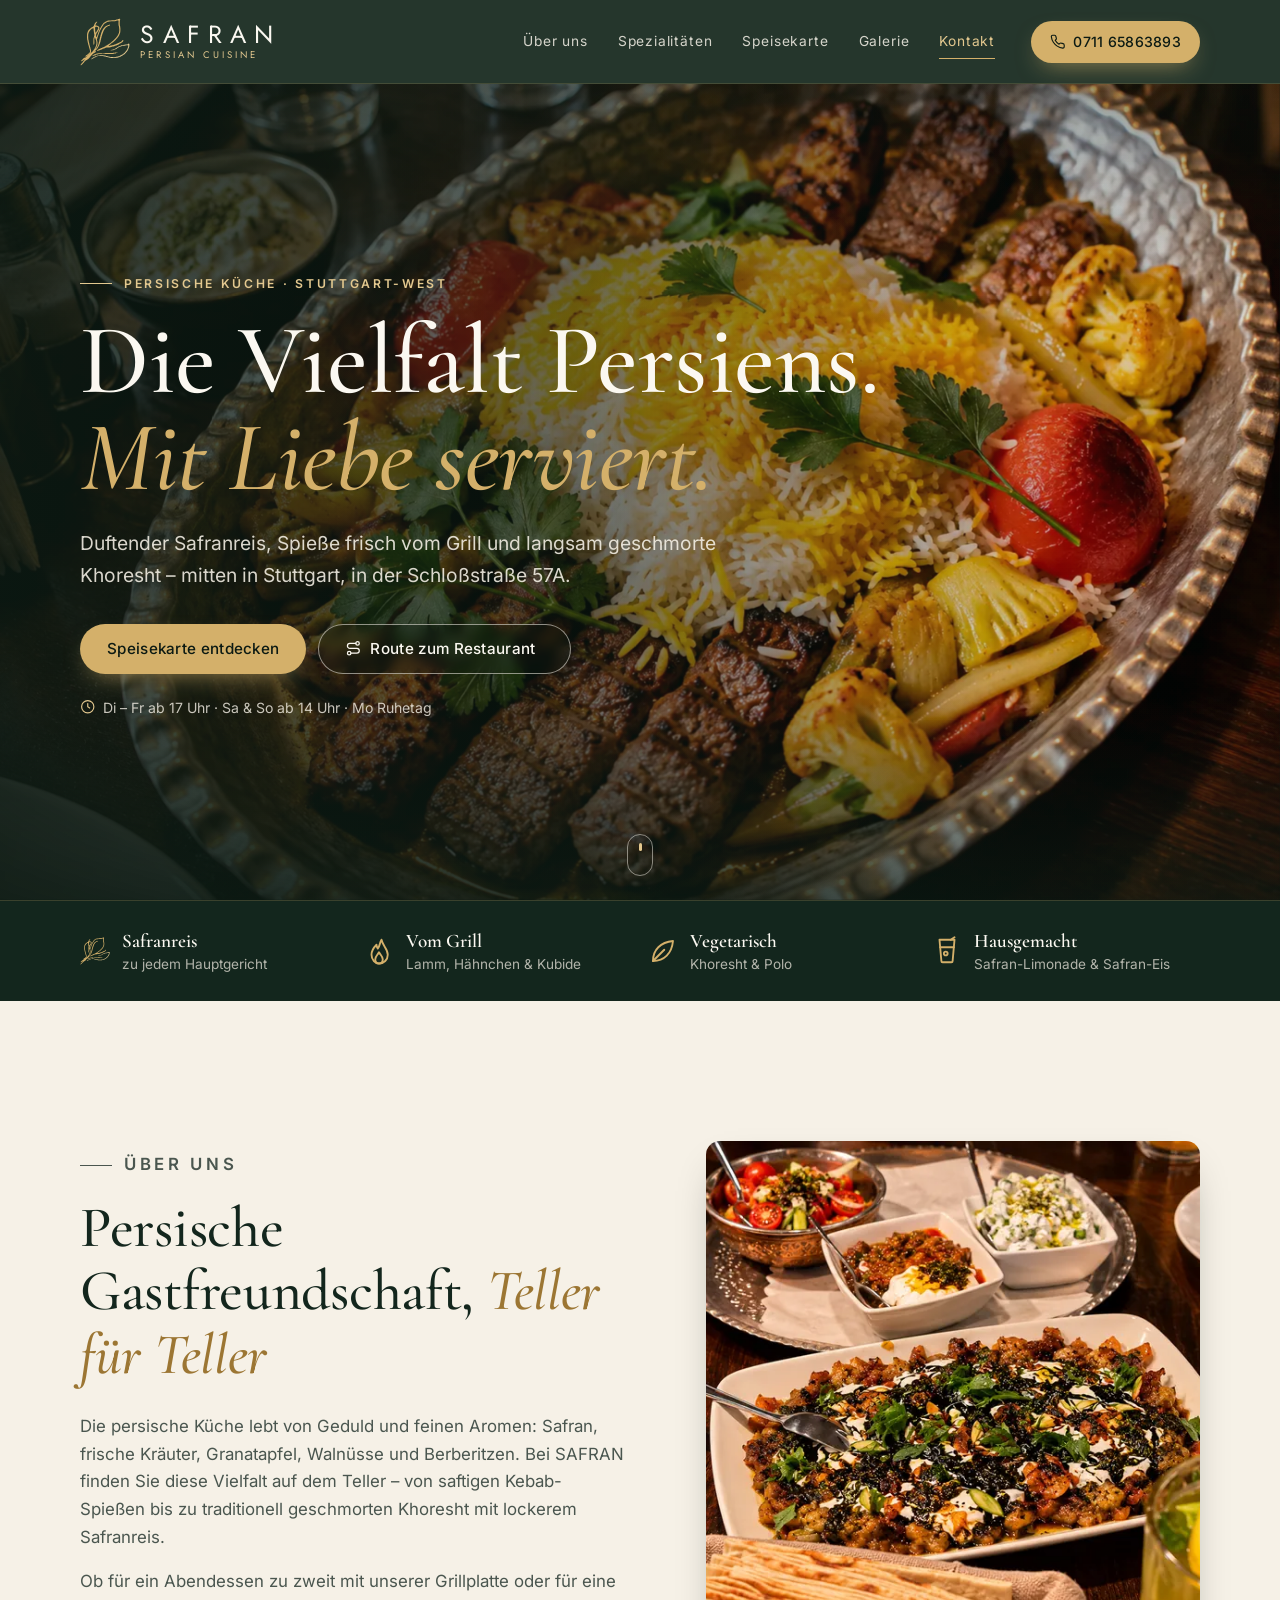
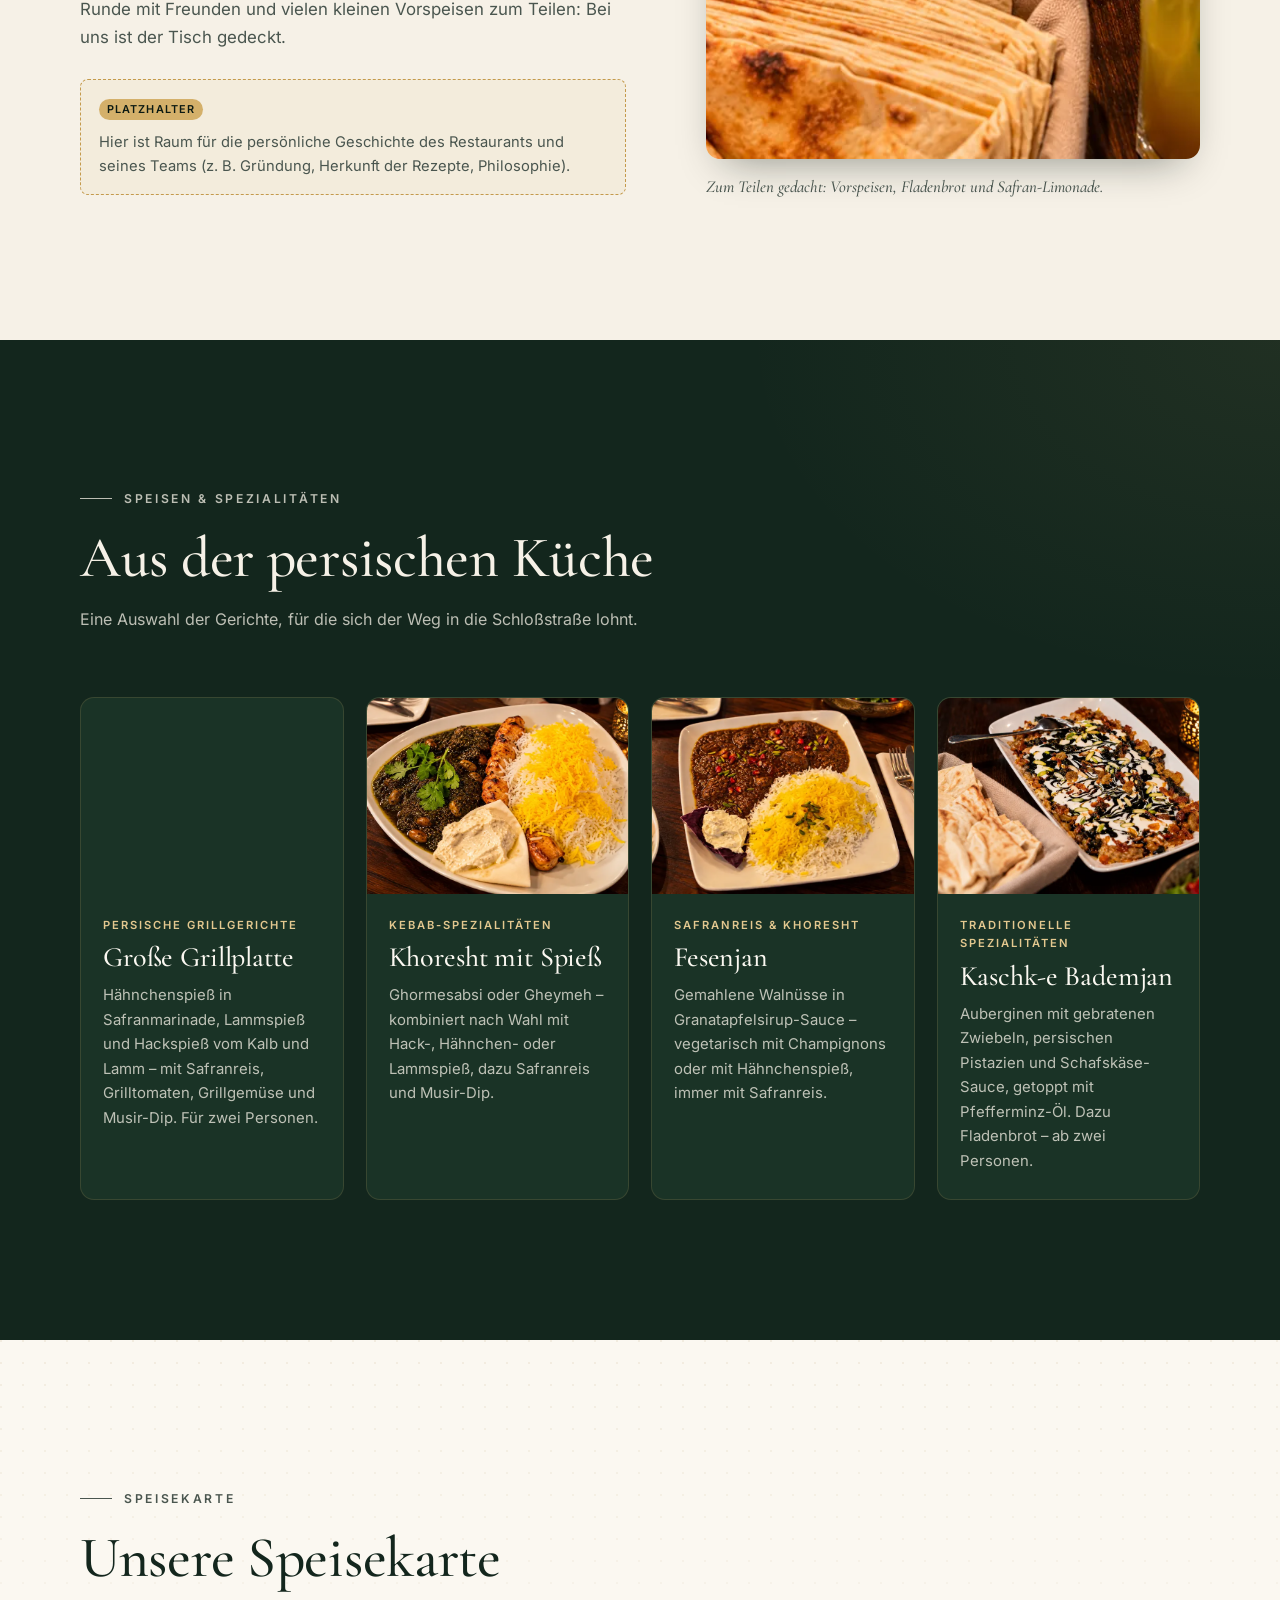
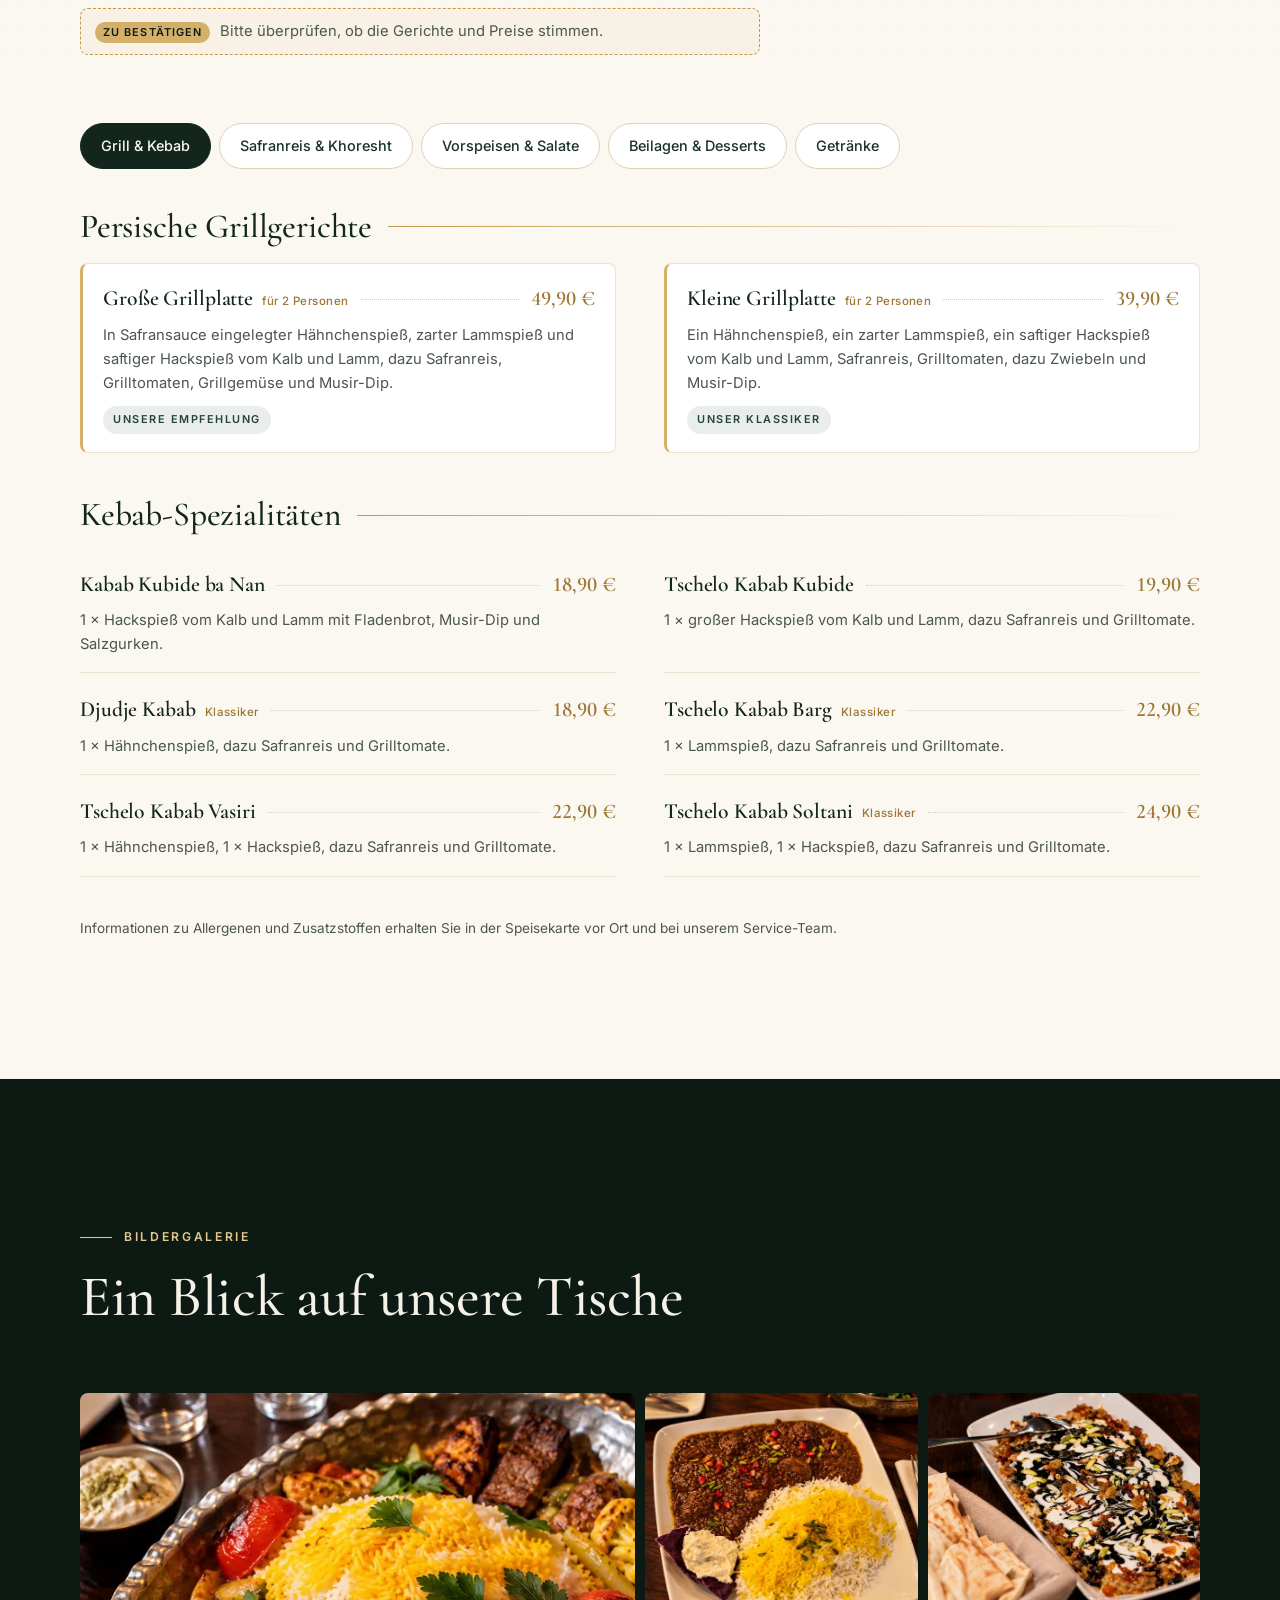
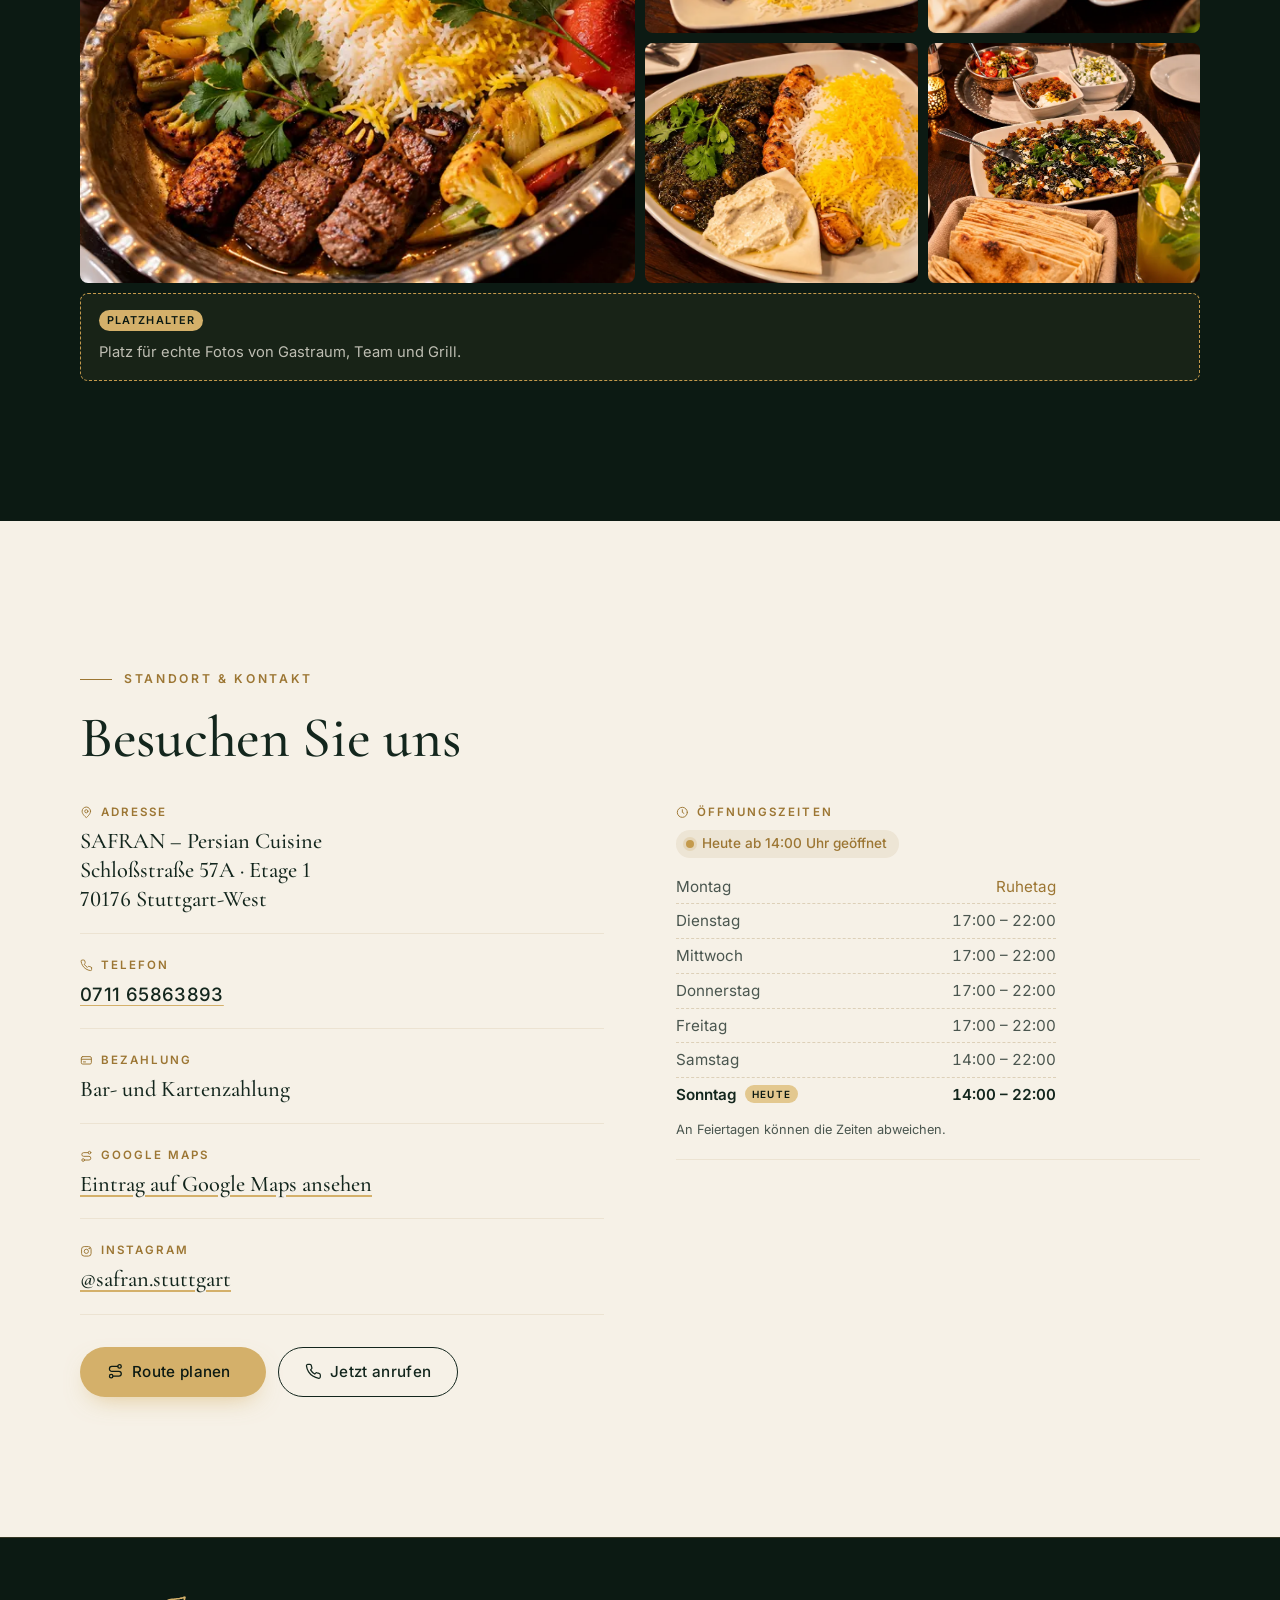
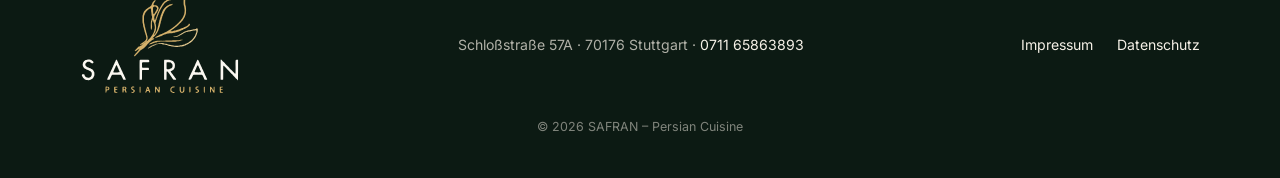
==== index.html @ 5d483b23 "Add SAFRAN website preview Co-Authored-By: Claude Opus 5.5 <noreply@anthropic.com> Claude-Session: h" ====
<!doctype html>
<html lang="de" class="no-js">
<head>
  <meta charset="utf-8">
  <meta name="robots" content="noindex, nofollow">
  <meta name="viewport" content="width=device-width, initial-scale=1, viewport-fit=cover">
  <title>SAFRAN – Persian Cuisine | Persisches Restaurant in Stuttgart-West</title>
  <meta name="description" content="SAFRAN – Persian Cuisine in der Schloßstraße 57A, 70176 Stuttgart: persische Grillgerichte, Kebab-Spezialitäten, Safranreis, Khoresht und hausgemachte Safran-Limonade.">
  <link rel="canonical" href="https://www.safran-stuttgart.de/">
  <meta name="theme-color" content="#13261d">
  <meta name="format-detection" content="telephone=no">

  <meta property="og:type" content="restaurant.restaurant">
  <meta property="og:locale" content="de_DE">
  <meta property="og:site_name" content="SAFRAN – Persian Cuisine">
  <meta property="og:title" content="SAFRAN – Persian Cuisine | Stuttgart">
  <meta property="og:description" content="Die Vielfalt Persiens. Mit Liebe serviert. Persische Küche in der Schloßstraße 57A, Stuttgart.">
  <meta property="og:url" content="https://www.safran-stuttgart.de/">
  <meta property="og:image" content="https://www.safran-stuttgart.de/img/grillplatte-1600.jpg">
  <meta name="twitter:card" content="summary_large_image">

  <script>document.documentElement.className = "js";</script>
  <link rel="icon" href="favicon.svg" type="image/svg+xml">
  <link rel="icon" href="favicon-32.png" sizes="32x32" type="image/png">
  <link rel="apple-touch-icon" href="apple-touch-icon.png">
  <link rel="preload" href="fonts/cormorant-garamond-latin-500-normal.woff2" as="font" type="font/woff2" crossorigin>
  <link rel="preload" href="fonts/jost-latin-400-normal.woff2" as="font" type="font/woff2" crossorigin>
  <link rel="preload" href="fonts/inter-latin-400-normal.woff2" as="font" type="font/woff2" crossorigin>
  <link rel="preload" as="image" href="img/grillplatte-800.webp" imagesrcset="img/grillplatte-800.webp 800w, img/grillplatte-1600.webp 1600w" imagesizes="100vw" fetchpriority="high">
  <link rel="stylesheet" href="css/style.css">

  <script type="application/ld+json">
  {
    "@context": "https://schema.org",
    "@type": "Restaurant",
    "name": "SAFRAN – Persian Cuisine",
    "url": "https://www.safran-stuttgart.de/",
    "image": "https://www.safran-stuttgart.de/img/grillplatte-1600.jpg",
    "logo": "https://www.safran-stuttgart.de/img/logo/logo-color.png",
    "telephone": "+49 711 65863893",
    "servesCuisine": ["Persisch", "Iranisch"],
    "paymentAccepted": "Bargeld, Kartenzahlung",
    "hasMenu": "https://www.safran-stuttgart.de/#speisekarte",
    "address": {
      "@type": "PostalAddress",
      "streetAddress": "Schloßstraße 57A",
      "postalCode": "70176",
      "addressLocality": "Stuttgart",
      "addressCountry": "DE"
    },
    "openingHoursSpecification": [
      { "@type": "OpeningHoursSpecification", "dayOfWeek": ["Tuesday", "Wednesday", "Thursday", "Friday"], "opens": "17:00", "closes": "22:00" },
      { "@type": "OpeningHoursSpecification", "dayOfWeek": ["Saturday", "Sunday"], "opens": "14:00", "closes": "22:00" }
    ],
    "sameAs": ["https://www.instagram.com/safran.stuttgart/", "https://maps.app.goo.gl/PbE4n7z9tdE6KfNU8"]
  }
  </script>
</head>
<body>
  <a class="skip-link" href="#main">Zum Inhalt springen</a>

  <header class="site-header" data-header>
    <div class="container header-inner">
      <a class="brand" href="#top" aria-label="SAFRAN – Persian Cuisine, zur Startseite">
        <img class="brand-mark" src="img/logo/logo-mark-light.svg" width="281" height="268" alt="">
        <span class="brand-text">
          <span class="brand-name">SAFRAN</span>
          <span class="brand-sub">Persian Cuisine</span>
        </span>
      </a>

      <button class="nav-toggle" type="button" aria-expanded="false" aria-controls="site-nav" data-nav-toggle>
        <span class="nav-toggle-bars" aria-hidden="true"></span>
        <span class="visually-hidden">Menü öffnen</span>
      </button>

      <nav class="site-nav" id="site-nav" aria-label="Hauptnavigation" data-nav>
        <ul>
          <li><a href="#ueber-uns">Über uns</a></li>
          <li><a href="#spezialitaeten">Spezialitäten</a></li>
          <li><a href="#speisekarte">Speisekarte</a></li>
          <li><a href="#galerie">Galerie</a></li>
          <li><a href="#kontakt">Kontakt</a></li>
        </ul>
        <a class="btn btn-gold btn-sm nav-cta" href="tel:+4971165863893">
          <svg class="icon" aria-hidden="true"><use href="#i-phone"/></svg>0711 65863893
        </a>
      </nav>
    </div>
  </header>

  <main id="main">
    <!-- HERO -->
    <section class="hero" id="top" aria-labelledby="hero-title">
      <picture class="hero-media">
        <source type="image/webp" srcset="img/grillplatte-800.webp 800w, img/grillplatte-1600.webp 1600w" sizes="100vw">
        <img src="img/grillplatte-1600.jpg" width="1536" height="1024" alt="Persische Grillplatte mit Hack-, Hähnchen- und Lammspieß, Safranreis, Grilltomate und Grillgemüse auf einer gehämmerten Silberplatte" fetchpriority="high" decoding="async">
      </picture>
      <div class="container hero-content">
        <p class="eyebrow"><span class="eyebrow-line" aria-hidden="true"></span>Persische Küche · Stuttgart-West</p>
        <h1 id="hero-title">Die Vielfalt Persiens.<br><em>Mit Liebe serviert.</em></h1>
        <p class="hero-lead">Duftender Safranreis, Spieße frisch vom Grill und langsam geschmorte Khoresht – mitten in Stuttgart, in der Schloßstraße&nbsp;57A.</p>
        <div class="btn-row">
          <a class="btn btn-gold" href="#speisekarte">Speisekarte entdecken</a>
          <a class="btn btn-ghost" href="https://www.google.com/maps/dir/?api=1&amp;destination=Schlo%C3%9Fstra%C3%9Fe%2057A%2C%2070176%20Stuttgart" target="_blank" rel="noopener">
            <svg class="icon" aria-hidden="true"><use href="#i-route"/></svg>Route zum Restaurant<span class="visually-hidden"> (öffnet Google Maps in neuem Tab)</span>
          </a>
        </div>
        <p class="hero-hours"><svg class="icon" aria-hidden="true"><use href="#i-clock"/></svg>Di – Fr ab 17 Uhr · Sa &amp; So ab 14 Uhr · Mo Ruhetag</p>
      </div>
      <a class="hero-scroll" href="#ueber-uns" aria-label="Weiter zu „Über uns“"><span aria-hidden="true"></span></a>
    </section>

    <!-- HIGHLIGHTS (alle Punkte belegt durch die Speisekarte) -->
    <section class="highlights" aria-label="Das erwartet Sie">
      <ul class="container highlight-list">
        <li><img class="icon-lg" src="img/logo/logo-mark-light.svg" width="281" height="268" alt=""><span><strong>Safranreis</strong>zu jedem Hauptgericht</span></li>
        <li><svg class="icon-lg" aria-hidden="true"><use href="#i-flame"/></svg><span><strong>Vom Grill</strong>Lamm, Hähnchen &amp; Kubide</span></li>
        <li><svg class="icon-lg" aria-hidden="true"><use href="#i-leaf"/></svg><span><strong>Vegetarisch</strong>Khoresht &amp; Polo</span></li>
        <li><svg class="icon-lg" aria-hidden="true"><use href="#i-glass"/></svg><span><strong>Hausgemacht</strong>Safran-Limonade &amp; Safran-Eis</span></li>
      </ul>
    </section>

    <!-- ÜBER UNS -->
    <section class="section about" id="ueber-uns" aria-labelledby="about-title">
      <div class="container about-grid">
        <div class="about-text">
          <p class="eyebrow eyebrow-dark"><span class="eyebrow-line" aria-hidden="true"></span>Über uns</p>
          <h2 id="about-title">Persische Gastfreundschaft, <em>Teller für Teller</em></h2>
          <p>Die persische Küche lebt von Geduld und feinen Aromen: Safran, frische Kräuter, Granatapfel, Walnüsse und Berberitzen. Bei SAFRAN finden Sie diese Vielfalt auf dem Teller – von saftigen Kebab-Spießen bis zu traditionell geschmorten Khoresht mit lockerem Safranreis.</p>
          <p>Ob für ein Abendessen zu zweit mit unserer Grillplatte oder für eine Runde mit Freunden und vielen kleinen Vorspeisen zum Teilen: Bei uns ist der Tisch gedeckt.</p>

          <div class="placeholder" role="note">
            <span class="tag">Platzhalter</span>
            <p>Hier ist Raum für die persönliche Geschichte des Restaurants und seines Teams (z.&nbsp;B. Gründung, Herkunft der Rezepte, Philosophie).</p>
          </div>
        </div>
        <figure class="about-media">
          <picture>
            <source type="image/webp" srcset="img/tafel-vorspeisen-800.webp 800w, img/tafel-vorspeisen-1600.webp 1374w" sizes="(min-width: 900px) 45vw, 100vw">
            <img src="img/tafel-vorspeisen-800.webp" width="1374" height="1145" loading="lazy" decoding="async" alt="Gedeckter Tisch mit Kaschk-e Bademjan, Salat Shirazi, Mastokhiar, Fladenbrot und Safran-Limonade im Kerzenlicht">
          </picture>
          <figcaption>Zum Teilen gedacht: Vorspeisen, Fladenbrot und Safran-Limonade.</figcaption>
        </figure>
      </div>
    </section>

    <!-- SPEZIALITÄTEN -->
    <section class="section specials" id="spezialitaeten" aria-labelledby="specials-title">
      <div class="container">
        <header class="section-head">
          <p class="eyebrow"><span class="eyebrow-line" aria-hidden="true"></span>Speisen &amp; Spezialitäten</p>
          <h2 id="specials-title">Aus der persischen Küche</h2>
          <p>Eine Auswahl der Gerichte, für die sich der Weg in die Schloßstraße lohnt.</p>
        </header>

        <div class="cards">
          <article class="card">
            <picture>
              <source type="image/webp" srcset="img/grillplatte-800.webp 800w, img/grillplatte-1600.webp 1600w" sizes="(min-width: 1000px) 25vw, (min-width: 600px) 50vw, 100vw">
              <img src="img/grillplatte-800.webp" width="1536" height="1024" loading="lazy" decoding="async" alt="Große Grillplatte mit verschiedenen Spießen, Safranreis und Grillgemüse">
            </picture>
            <div class="card-body">
              <p class="card-kicker">Persische Grillgerichte</p>
              <h3>Große Grillplatte</h3>
              <p>Hähnchenspieß in Safranmarinade, Lammspieß und Hackspieß vom Kalb und Lamm – mit Safranreis, Grilltomaten, Grillgemüse und Musir-Dip. Für zwei Personen.</p>
            </div>
          </article>

          <article class="card">
            <picture>
              <source type="image/webp" srcset="img/ghormesabzi-haehnchenspiess-800.webp 800w, img/ghormesabzi-haehnchenspiess-1600.webp 1490w" sizes="(min-width: 1000px) 25vw, (min-width: 600px) 50vw, 100vw">
              <img src="img/ghormesabzi-haehnchenspiess-800.webp" width="1490" height="1056" loading="lazy" decoding="async" alt="Khoreshte Ghormesabsi mit Bohnen und Kräutern, Hähnchenspieß, Safranreis und Musir-Dip">
            </picture>
            <div class="card-body">
              <p class="card-kicker">Kebab-Spezialitäten</p>
              <h3>Khoresht mit Spieß</h3>
              <p>Ghormesabsi oder Gheymeh – kombiniert nach Wahl mit Hack-, Hähnchen- oder Lammspieß, dazu Safranreis und Musir-Dip.</p>
            </div>
          </article>

          <article class="card">
            <picture>
              <source type="image/webp" srcset="img/fesenjan-800.webp 800w, img/fesenjan-1600.webp 1536w" sizes="(min-width: 1000px) 25vw, (min-width: 600px) 50vw, 100vw">
              <img src="img/fesenjan-800.webp" width="1536" height="1024" loading="lazy" decoding="async" alt="Fesenjan aus Walnüssen und Granatapfelsauce mit Champignons, Granatapfelkernen, Pistazien und Safranreis">
            </picture>
            <div class="card-body">
              <p class="card-kicker">Safranreis &amp; Khoresht</p>
              <h3>Fesenjan</h3>
              <p>Gemahlene Walnüsse in Granatapfelsirup-Sauce – vegetarisch mit Champignons oder mit Hähnchenspieß, immer mit Safranreis.</p>
            </div>
          </article>

          <article class="card">
            <picture>
              <source type="image/webp" srcset="img/kaschke-bademjan-800.webp 800w, img/kaschke-bademjan-1600.webp 1535w" sizes="(min-width: 1000px) 25vw, (min-width: 600px) 50vw, 100vw">
              <img src="img/kaschke-bademjan-800.webp" width="1535" height="1024" loading="lazy" decoding="async" alt="Kaschk-e Bademjan mit Schafskäse-Sauce, Minzöl, Röstzwiebeln und Pistazien, daneben Fladenbrot">
            </picture>
            <div class="card-body">
              <p class="card-kicker">Traditionelle Spezialitäten</p>
              <h3>Kaschk-e Bademjan</h3>
              <p>Auberginen mit gebratenen Zwiebeln, persischen Pistazien und Schafskäse-Sauce, getoppt mit Pfefferminz-Öl. Dazu Fladenbrot – ab zwei Personen.</p>
            </div>
          </article>
        </div>
      </div>
    </section>

    <!-- SPEISEKARTE -->
    <section class="section menu" id="speisekarte" aria-labelledby="menu-title">
      <div class="container">
        <header class="section-head section-head-dark">
          <p class="eyebrow eyebrow-dark"><span class="eyebrow-line" aria-hidden="true"></span>Speisekarte</p>
          <h2 id="menu-title">Unsere Speisekarte</h2>
          <p class="placeholder placeholder-inline" role="note"><span class="tag">Zu bestätigen</span> Bitte überprüfen, ob die Gerichte und Preise stimmen.</p>
        </header>

        <div class="menu-tabs" data-tabs>
          <div class="tablist" role="tablist" aria-label="Kategorien der Speisekarte" hidden data-tablist>
            <button role="tab" type="button" id="tab-grill" aria-controls="panel-grill" aria-selected="true">Grill &amp; Kebab</button>
            <button role="tab" type="button" id="tab-khoresht" aria-controls="panel-khoresht" aria-selected="false" tabindex="-1">Safranreis &amp; Khoresht</button>
            <button role="tab" type="button" id="tab-vorspeisen" aria-controls="panel-vorspeisen" aria-selected="false" tabindex="-1">Vorspeisen &amp; Salate</button>
            <button role="tab" type="button" id="tab-beilagen" aria-controls="panel-beilagen" aria-selected="false" tabindex="-1">Beilagen &amp; Desserts</button>
            <button role="tab" type="button" id="tab-getraenke" aria-controls="panel-getraenke" aria-selected="false" tabindex="-1">Getränke</button>
          </div>

          <!-- GRILL & KEBAB -->
          <div class="tabpanel" role="tabpanel" id="panel-grill" aria-labelledby="tab-grill" tabindex="0">
            <h3 class="panel-title">Persische Grillgerichte</h3>
            <ul class="dish-list">
              <li class="dish dish-featured">
                <div class="dish-head"><h4>Große Grillplatte <small>für 2 Personen</small></h4><span class="dish-price">49,90 €</span></div>
                <p>In Safransauce eingelegter Hähnchenspieß, zarter Lammspieß und saftiger Hackspieß vom Kalb und Lamm, dazu Safranreis, Grilltomaten, Grillgemüse und Musir-Dip.</p>
                <span class="badge">Unsere Empfehlung</span>
              </li>
              <li class="dish dish-featured">
                <div class="dish-head"><h4>Kleine Grillplatte <small>für 2 Personen</small></h4><span class="dish-price">39,90 €</span></div>
                <p>Ein Hähnchenspieß, ein zarter Lammspieß, ein saftiger Hackspieß vom Kalb und Lamm, Safranreis, Grilltomaten, dazu Zwiebeln und Musir-Dip.</p>
                <span class="badge">Unser Klassiker</span>
              </li>
            </ul>

            <h3 class="panel-title">Kebab-Spezialitäten</h3>
            <ul class="dish-list">
              <li class="dish">
                <div class="dish-head"><h4>Kabab Kubide ba Nan</h4><span class="dish-price">18,90 €</span></div>
                <p>1 × Hackspieß vom Kalb und Lamm mit Fladenbrot, Musir-Dip und Salzgurken.</p>
              </li>
              <li class="dish">
                <div class="dish-head"><h4>Tschelo Kabab Kubide</h4><span class="dish-price">19,90 €</span></div>
                <p>1 × großer Hackspieß vom Kalb und Lamm, dazu Safranreis und Grilltomate.</p>
              </li>
              <li class="dish">
                <div class="dish-head"><h4>Djudje Kabab <small>Klassiker</small></h4><span class="dish-price">18,90 €</span></div>
                <p>1 × Hähnchenspieß, dazu Safranreis und Grilltomate.</p>
              </li>
              <li class="dish">
                <div class="dish-head"><h4>Tschelo Kabab Barg <small>Klassiker</small></h4><span class="dish-price">22,90 €</span></div>
                <p>1 × Lammspieß, dazu Safranreis und Grilltomate.</p>
              </li>
              <li class="dish">
                <div class="dish-head"><h4>Tschelo Kabab Vasiri</h4><span class="dish-price">22,90 €</span></div>
                <p>1 × Hähnchenspieß, 1 × Hackspieß, dazu Safranreis und Grilltomate.</p>
              </li>
              <li class="dish">
                <div class="dish-head"><h4>Tschelo Kabab Soltani <small>Klassiker</small></h4><span class="dish-price">24,90 €</span></div>
                <p>1 × Lammspieß, 1 × Hackspieß, dazu Safranreis und Grilltomate.</p>
              </li>
            </ul>
          </div>

          <!-- SAFRANREIS & KHORESHT -->
          <div class="tabpanel" role="tabpanel" id="panel-khoresht" aria-labelledby="tab-khoresht" tabindex="0">
            <h3 class="panel-title">Khoresht mit Spieß nach Wahl</h3>
            <div class="combo">
              <p>Kombinieren Sie <strong>Khoreshte Gheymeh</strong> (gelbe Linsen mit Tomatensauce, Auberginen und Grilltomate) <em>oder</em> <strong>Khoreshte Ghormesabsi</strong> (Bohnen in feiner Kräutersauce aus Spinat, Bockshornklee und Koriander) – jeweils mit Safranreis und Musir-Dip – mit:</p>
              <ul class="dish-list dish-list-compact">
                <li class="dish"><div class="dish-head"><h4>Hackspieß <small>Kalb und Lamm</small></h4><span class="dish-price">18,90 €</span></div></li>
                <li class="dish"><div class="dish-head"><h4>Hähnchenspieß</h4><span class="dish-price">19,90 €</span></div></li>
                <li class="dish"><div class="dish-head"><h4>Lammspieß</h4><span class="dish-price">23,90 €</span></div></li>
              </ul>
            </div>

            <h3 class="panel-title">Geflügel</h3>
            <ul class="dish-list">
              <li class="dish">
                <div class="dish-head"><h4>Fesenjan Djudje</h4><span class="dish-price">21,90 €</span></div>
                <p>Gemahlene Walnüsse in einer Granatapfelsirup-Sauce, dazu Safranreis und ein Hähnchenspieß.</p>
              </li>
              <li class="dish">
                <div class="dish-head"><h4>Sereshk Polo Djudje</h4><span class="dish-price">21,90 €</span></div>
                <p>Gemüseteller, dazu Safranreis mit Pistazien, Berberitzen und ein Hähnchenspieß.</p>
              </li>
            </ul>

            <h3 class="panel-title">Vegetarisch</h3>
            <ul class="dish-list">
              <li class="dish">
                <div class="dish-head"><h4>Khoreshte Ghormesabsi <span class="veg" title="Vegetarisch">V</span></h4><span class="dish-price">14,90 €</span></div>
                <p>Bohnen in einer feinen Kräutersauce aus Spinat, Bockshornklee und Koriander, dazu Safranreis und Musir-Dip.</p>
              </li>
              <li class="dish">
                <div class="dish-head"><h4>Khoreshte Gheymeh <span class="veg" title="Vegetarisch">V</span></h4><span class="dish-price">14,90 €</span></div>
                <p>Gelbe Linsen mit Tomatensauce, Auberginen, Grilltomate, mit Safranreis und Musir-Dip.</p>
              </li>
              <li class="dish">
                <div class="dish-head"><h4>Fesenjan <span class="veg" title="Vegetarisch">V</span></h4><span class="dish-price">15,90 €</span></div>
                <p>Gemahlene Walnüsse mit Champignons in einer Granatapfelsirup-Sauce, dazu Safranreis.</p>
              </li>
              <li class="dish">
                <div class="dish-head"><h4>Sereshk Polo <span class="veg" title="Vegetarisch">V</span></h4><span class="dish-price">15,90 €</span></div>
                <p>Gemüseteller, dazu Safranreis mit Pistazien, Berberitzen und Musir-Dip.</p>
              </li>
            </ul>
          </div>

          <!-- VORSPEISEN & SALATE -->
          <div class="tabpanel" role="tabpanel" id="panel-vorspeisen" aria-labelledby="tab-vorspeisen" tabindex="0">
            <h3 class="panel-title">Vorspeisen</h3>
            <ul class="dish-list">
              <li class="dish dish-featured">
                <div class="dish-head"><h4>Kaschk-e Bademjan <small>ab 2 Personen, pro Person</small></h4><span class="dish-price">7,90 €</span></div>
                <p>Auberginen mit gebratenen Zwiebeln, persischen Pistazien und Schafskäse-Sauce, als Topping frische Pfefferminze in Öl geschwenkt, dazu Fladenbrot.</p>
              </li>
              <li class="dish">
                <div class="dish-head"><h4>Suppe Djo</h4><span class="dish-price">5,90 €</span></div>
                <p>Gerstencremesuppe mit Möhren nach persischer traditioneller Art.</p>
              </li>
              <li class="dish">
                <div class="dish-head"><h4>Mastokhiar <small>kalt</small></h4><span class="dish-price">4,90 €</span></div>
                <p>Gurkensalat mit Joghurt, Olivenöl und Kräutern, dazu Fladenbrot.</p>
              </li>
              <li class="dish">
                <div class="dish-head"><h4>Mango Musir <small>kalt</small></h4><span class="dish-price">4,90 €</span></div>
                <p>Joghurt, wilder Knoblauch und scharf eingelegte Mango.</p>
              </li>
              <li class="dish">
                <div class="dish-head"><h4>Musir <small>kalt</small></h4><span class="dish-price">3,90 €</span></div>
                <p>Joghurt mit Bärlauch und wildem Knoblauch.</p>
              </li>
              <li class="dish">
                <div class="dish-head"><h4>Khiar Shur <small>Saures</small></h4><span class="dish-price">3,90 €</span></div>
                <p>Salzgurken, eingelegt nach persischer Art.</p>
              </li>
            </ul>

            <h3 class="panel-title">Salate</h3>
            <ul class="dish-list">
              <li class="dish">
                <div class="dish-head"><h4>Salat Shirazi</h4><span class="dish-price">6,90 €</span></div>
                <p>Zerkleinerte Gurken, Zwiebeln, Tomaten in einer Limetten-Vinaigrette.</p>
              </li>
              <li class="dish">
                <div class="dish-head"><h4>Gemischter Salat</h4><span class="dish-price">12,90 €</span></div>
                <p>Bunte Salatvariation mit Gurken, Zwiebeln und Tomaten, angemacht in hauseigenem Dressing.</p>
              </li>
            </ul>
          </div>

          <!-- BEILAGEN & DESSERTS -->
          <div class="tabpanel" role="tabpanel" id="panel-beilagen" aria-labelledby="tab-beilagen" tabindex="0">
            <h3 class="panel-title">Beilagen &amp; Extras</h3>
            <ul class="dish-list dish-list-compact">
              <li class="dish"><div class="dish-head"><h4>Extra Portion Reis</h4><span class="dish-price">5,90 €</span></div></li>
              <li class="dish"><div class="dish-head"><h4>Extra Musir-Dip</h4><span class="dish-price">3,90 €</span></div></li>
              <li class="dish"><div class="dish-head"><h4>Extra Portion Fladenbrot</h4><span class="dish-price">3,00 €</span></div></li>
              <li class="dish"><div class="dish-head"><h4>Extra Zwiebeln</h4><span class="dish-price">3,00 €</span></div></li>
            </ul>

            <h3 class="panel-title">Nachspeisen</h3>
            <ul class="dish-list">
              <li class="dish">
                <div class="dish-head"><h4>Baklava mit Tee</h4><span class="dish-price">5,90 €</span></div>
                <p>Süßgebäck (Blätterteig) mit Pistazien, dazu Schwarztee.</p>
              </li>
              <li class="dish">
                <div class="dish-head"><h4>Safran-Eis <small>hausgemacht</small></h4><span class="dish-price">5,90 €</span></div>
                <p>Hausgemachtes Eis mit Pistazien.</p>
              </li>
            </ul>
          </div>

          <!-- GETRÄNKE (Auswahl) -->
          <div class="tabpanel" role="tabpanel" id="panel-getraenke" aria-labelledby="tab-getraenke" tabindex="0">
            <h3 class="panel-title">Hausgemacht &amp; persisch</h3>
            <ul class="dish-list">
              <li class="dish dish-featured">
                <div class="dish-head"><h4>Safran-Limonade <small>0,4 l</small></h4><span class="dish-price">4,90 €</span></div>
                <p>Hausgemacht mit Ingwer, Pfefferminze, Chiasamen und Safran.</p>
              </li>
              <li class="dish">
                <div class="dish-head"><h4>Doogh / Ayran <small>0,4 l</small></h4><span class="dish-price">4,90 €</span></div>
              </li>
              <li class="dish">
                <div class="dish-head"><h4>Persischer Tee</h4><span class="dish-price">2,90 €</span></div>
              </li>
            </ul>
            <h3 class="panel-title">Weitere Getränke</h3>
            <p class="panel-note">Säfte, Softdrinks, Kaffee, Bier sowie eine Auswahl an Rot-, Weiß- und Roséweinen, Prosecco und Spirituosen – die vollständige Getränkekarte erhalten Sie im Restaurant.</p>
          </div>
        </div>

        <p class="menu-footnote">Informationen zu Allergenen und Zusatzstoffen erhalten Sie in der Speisekarte vor Ort und bei unserem Service-Team.</p>
      </div>
    </section>

    <!-- GALERIE -->
    <section class="section gallery" id="galerie" aria-labelledby="gallery-title">
      <div class="container">
        <header class="section-head">
          <p class="eyebrow"><span class="eyebrow-line" aria-hidden="true"></span>Bildergalerie</p>
          <h2 id="gallery-title">Ein Blick auf unsere Tische</h2>
        </header>

        <ul class="gallery-grid" data-gallery>
          <li class="g-wide">
            <button type="button" class="g-item" data-full="img/grillplatte-1600.webp" aria-label="Bild vergrößern: Große Grillplatte">
              <img src="img/grillplatte-800.webp" width="800" height="533" loading="lazy" decoding="async" alt="Große Grillplatte mit Spießen, Safranreis und Grillgemüse">
            </button>
          </li>
          <li>
            <button type="button" class="g-item" data-full="img/fesenjan-1600.webp" aria-label="Bild vergrößern: Fesenjan mit Safranreis">
              <img src="img/fesenjan-800.webp" width="800" height="533" loading="lazy" decoding="async" alt="Fesenjan mit Granatapfelkernen, Pistazien und Safranreis">
            </button>
          </li>
          <li>
            <button type="button" class="g-item" data-full="img/kaschke-bademjan-1600.webp" aria-label="Bild vergrößern: Kaschk-e Bademjan mit Fladenbrot">
              <img src="img/kaschke-bademjan-800.webp" width="800" height="534" loading="lazy" decoding="async" alt="Kaschk-e Bademjan mit Schafskäse-Sauce und Pistazien, daneben Fladenbrot">
            </button>
          </li>
          <li>
            <button type="button" class="g-item" data-full="img/ghormesabzi-haehnchenspiess-1600.webp" aria-label="Bild vergrößern: Ghormesabsi mit Hähnchenspieß">
              <img src="img/ghormesabzi-haehnchenspiess-800.webp" width="800" height="567" loading="lazy" decoding="async" alt="Ghormesabsi mit Hähnchenspieß, Safranreis und Musir-Dip">
            </button>
          </li>
          <li>
            <button type="button" class="g-item" data-full="img/tafel-vorspeisen-1600.webp" aria-label="Bild vergrößern: Vorspeisen zum Teilen">
              <img src="img/tafel-vorspeisen-800.webp" width="800" height="667" loading="lazy" decoding="async" alt="Tisch mit Vorspeisen, Salat Shirazi, Fladenbrot und Safran-Limonade">
            </button>
          </li>
          <li class="g-placeholder">
            <div class="placeholder placeholder-tile">
              <span class="tag">Platzhalter</span>
              <p>Platz für echte Fotos von Gastraum, Team und Grill.</p>
            </div>
          </li>
        </ul>
      </div>

      <dialog class="lightbox" data-lightbox aria-label="Bildansicht">
        <button type="button" class="lightbox-close" data-lightbox-close aria-label="Bildansicht schließen">×</button>
        <img src="" alt="" data-lightbox-img>
      </dialog>
    </section>

    <!-- STANDORT & KONTAKT -->
    <section class="section contact" id="kontakt" aria-labelledby="contact-title">
      <div class="container contact-grid">
        <div class="contact-info">
          <p class="eyebrow eyebrow-dark"><span class="eyebrow-line" aria-hidden="true"></span>Standort &amp; Kontakt</p>
          <h2 id="contact-title">Besuchen Sie uns</h2>

          <dl class="contact-list">
            <div>
              <dt><svg class="icon" aria-hidden="true"><use href="#i-pin"/></svg>Adresse</dt>
              <dd><address>SAFRAN – Persian Cuisine<br>Schloßstraße 57A · Etage 1<br>70176 Stuttgart-West</address></dd>
            </div>
            <div>
              <dt><svg class="icon" aria-hidden="true"><use href="#i-phone"/></svg>Telefon</dt>
              <dd class="contact-tel"><a href="tel:+4971165863893">0711 65863893</a></dd>
            </div>
            <div class="contact-hours">
              <dt><svg class="icon" aria-hidden="true"><use href="#i-clock"/></svg>Öffnungszeiten</dt>
              <dd>
                <p class="open-status" data-open-status hidden></p>
                <!-- data-day: 1 = Montag … 7 = Sonntag; Zeiten im Format HH:MM-HH:MM -->
                <table class="hours" data-hours>
                  <caption class="visually-hidden">Öffnungszeiten</caption>
                  <tbody>
                    <tr data-day="1" data-time=""><th scope="row">Montag</th><td>Ruhetag</td></tr>
                    <tr data-day="2" data-time="17:00-22:00"><th scope="row">Dienstag</th><td>17:00 – 22:00</td></tr>
                    <tr data-day="3" data-time="17:00-22:00"><th scope="row">Mittwoch</th><td>17:00 – 22:00</td></tr>
                    <tr data-day="4" data-time="17:00-22:00"><th scope="row">Donnerstag</th><td>17:00 – 22:00</td></tr>
                    <tr data-day="5" data-time="17:00-22:00"><th scope="row">Freitag</th><td>17:00 – 22:00</td></tr>
                    <tr data-day="6" data-time="14:00-22:00"><th scope="row">Samstag</th><td>14:00 – 22:00</td></tr>
                    <tr data-day="7" data-time="14:00-22:00"><th scope="row">Sonntag</th><td>14:00 – 22:00</td></tr>
                  </tbody>
                </table>
                <p class="hours-note">An Feiertagen können die Zeiten abweichen.</p>
              </dd>
            </div>
            <div>
              <dt><svg class="icon" aria-hidden="true"><use href="#i-card"/></svg>Bezahlung</dt>
              <dd>
                <!-- Kartenzahlung über SumUp-Terminal. Falls gewünscht, akzeptierte Karten aus der SumUp-App ergänzen. -->
                Bar- und Kartenzahlung
              </dd>
            </div>
            <div>
              <dt><svg class="icon" aria-hidden="true"><use href="#i-route"/></svg>Google Maps</dt>
              <dd><a href="https://maps.app.goo.gl/PbE4n7z9tdE6KfNU8" target="_blank" rel="noopener">Eintrag auf Google Maps ansehen<span class="visually-hidden"> (öffnet in neuem Tab)</span></a></dd>
            </div>
            <div>
              <dt><svg class="icon" aria-hidden="true"><use href="#i-insta"/></svg>Instagram</dt>
              <dd><a href="https://www.instagram.com/safran.stuttgart/" target="_blank" rel="noopener">@safran.stuttgart<span class="visually-hidden"> (öffnet in neuem Tab)</span></a></dd>
            </div>
          </dl>

          <div class="btn-row">
            <a class="btn btn-gold" href="https://www.google.com/maps/dir/?api=1&amp;destination=Schlo%C3%9Fstra%C3%9Fe%2057A%2C%2070176%20Stuttgart" target="_blank" rel="noopener">
              <svg class="icon" aria-hidden="true"><use href="#i-route"/></svg>Route planen<span class="visually-hidden"> (öffnet Google Maps in neuem Tab)</span>
            </a>
            <a class="btn btn-outline" href="tel:+4971165863893">
              <svg class="icon" aria-hidden="true"><use href="#i-phone"/></svg>Jetzt anrufen
            </a>
          </div>
        </div>

      </div>
    </section>
  </main>

  <footer class="site-footer">
    <div class="container footer-inner">
      <a class="footer-brand" href="#top"><img src="img/logo/logo-light.svg" width="688" height="438" alt="SAFRAN – Persian Cuisine" loading="lazy"></a>
      <p class="footer-address">Schloßstraße 57A · 70176 Stuttgart · <a href="tel:+4971165863893">0711 65863893</a></p>
      <nav aria-label="Rechtliches" class="footer-nav">
        <a href="impressum.html">Impressum</a>
        <a href="datenschutz.html">Datenschutz</a>
      </nav>
      <p class="footer-copy">© <span data-year>2026</span> SAFRAN – Persian Cuisine</p>
    </div>
  </footer>

  <!-- Mobile Schnellaktionen -->
  <nav class="quickbar" aria-label="Schnellzugriff">
    <a href="tel:+4971165863893"><svg class="icon" aria-hidden="true"><use href="#i-phone"/></svg>Anrufen</a>
    <a href="#speisekarte"><svg class="icon" aria-hidden="true"><use href="#i-menu"/></svg>Speisekarte</a>
    <a href="https://www.google.com/maps/dir/?api=1&amp;destination=Schlo%C3%9Fstra%C3%9Fe%2057A%2C%2070176%20Stuttgart" target="_blank" rel="noopener"><svg class="icon" aria-hidden="true"><use href="#i-route"/></svg>Route</a>
  </nav>

  <!-- SVG-Symbole -->
  <svg width="0" height="0" style="position:absolute" aria-hidden="true" focusable="false">
    <symbol id="i-phone" viewBox="0 0 24 24" fill="none" stroke="currentColor" stroke-width="1.8" stroke-linecap="round" stroke-linejoin="round"><path d="M22 16.9v3a2 2 0 0 1-2.2 2 19.8 19.8 0 0 1-8.6-3.1 19.5 19.5 0 0 1-6-6A19.8 19.8 0 0 1 2.1 4.2 2 2 0 0 1 4.1 2h3a2 2 0 0 1 2 1.7c.1.9.4 1.8.7 2.7a2 2 0 0 1-.5 2.1L8 9.8a16 16 0 0 0 6 6l1.3-1.3a2 2 0 0 1 2.1-.4c.9.3 1.8.6 2.7.7a2 2 0 0 1 1.7 2z"/></symbol>
    <symbol id="i-route" viewBox="0 0 24 24" fill="none" stroke="currentColor" stroke-width="1.8" stroke-linecap="round" stroke-linejoin="round"><circle cx="6" cy="19" r="2.5"/><circle cx="18" cy="5" r="2.5"/><path d="M8.5 19H17a3.5 3.5 0 0 0 0-7H7a3.5 3.5 0 0 1 0-7h8.5"/></symbol>
    <symbol id="i-pin" viewBox="0 0 24 24" fill="none" stroke="currentColor" stroke-width="1.8" stroke-linecap="round" stroke-linejoin="round"><path d="M20 10c0 6-8 12-8 12S4 16 4 10a8 8 0 0 1 16 0z"/><circle cx="12" cy="10" r="3"/></symbol>
    <symbol id="i-card" viewBox="0 0 24 24" fill="none" stroke="currentColor" stroke-width="1.8" stroke-linecap="round"><rect x="2.5" y="5" width="19" height="14" rx="2.5"/><path d="M2.5 10h19M6.5 15h4"/></symbol>
    <symbol id="i-clock" viewBox="0 0 24 24" fill="none" stroke="currentColor" stroke-width="1.8" stroke-linecap="round"><circle cx="12" cy="12" r="9.5"/><path d="M12 7v5l3 2"/></symbol>
    <symbol id="i-insta" viewBox="0 0 24 24" fill="none" stroke="currentColor" stroke-width="1.8"><rect x="3" y="3" width="18" height="18" rx="5"/><circle cx="12" cy="12" r="4"/><circle cx="17.5" cy="6.5" r=".8" fill="currentColor"/></symbol>
    <symbol id="i-menu" viewBox="0 0 24 24" fill="none" stroke="currentColor" stroke-width="1.8" stroke-linecap="round"><path d="M5 3v18M5 3c3 0 4 2 4 5s-1 4-4 4M15 3v6a3 3 0 0 0 3 3v9M21 3v6a3 3 0 0 1-3 3"/></symbol>
    <symbol id="i-flame" viewBox="0 0 24 24" fill="none" stroke="currentColor" stroke-width="1.5" stroke-linecap="round" stroke-linejoin="round"><path d="M12 22c4 0 7-3 7-7 0-5-4-7-5-12-2 3-1 5-3 7-1-1-1-2-1-3-2 2-4 5-4 8 0 4 3 7 6 7z"/><path d="M12 22c-2 0-3-1.5-3-3.5S11 15 12 13c1 2 3 3.5 3 5.5S14 22 12 22z"/></symbol>
    <symbol id="i-leaf" viewBox="0 0 24 24" fill="none" stroke="currentColor" stroke-width="1.5" stroke-linecap="round" stroke-linejoin="round"><path d="M4 20c0-9 6-15 16-16-1 10-7 16-16 16z"/><path d="M4 20l9-9"/></symbol>
    <symbol id="i-glass" viewBox="0 0 24 24" fill="none" stroke="currentColor" stroke-width="1.5" stroke-linecap="round" stroke-linejoin="round"><path d="M6 3h12l-1.5 17a1 1 0 0 1-1 1h-7a1 1 0 0 1-1-1z"/><path d="M6.5 9h11"/><path d="M15 3l3-2"/><circle cx="11" cy="14" r="1.5"/></symbol>
  </svg>

  <script src="js/main.js" defer></script>
</body>
</html>
---- css/style.css ----
/* ==========================================================================
   SAFRAN – Persian Cuisine
   Farben: Waldgrün · Cremeweiß · Gold
   ========================================================================== */

@font-face { font-family: "Cormorant Garamond"; font-style: normal; font-weight: 500; font-display: swap; src: url("../fonts/cormorant-garamond-latin-500-normal.woff2") format("woff2"); }
@font-face { font-family: "Cormorant Garamond"; font-style: italic; font-weight: 500; font-display: swap; src: url("../fonts/cormorant-garamond-latin-500-italic.woff2") format("woff2"); }
@font-face { font-family: "Cormorant Garamond"; font-style: normal; font-weight: 600; font-display: swap; src: url("../fonts/cormorant-garamond-latin-600-normal.woff2") format("woff2"); }
@font-face { font-family: "Jost"; font-style: normal; font-weight: 400; font-display: swap; src: url("../fonts/jost-latin-400-normal.woff2") format("woff2"); }
@font-face { font-family: "Jost"; font-style: normal; font-weight: 500; font-display: swap; src: url("../fonts/jost-latin-500-normal.woff2") format("woff2"); }
@font-face { font-family: "Inter"; font-style: normal; font-weight: 400; font-display: swap; src: url("../fonts/inter-latin-400-normal.woff2") format("woff2"); }
@font-face { font-family: "Inter"; font-style: normal; font-weight: 500; font-display: swap; src: url("../fonts/inter-latin-500-normal.woff2") format("woff2"); }
@font-face { font-family: "Inter"; font-style: normal; font-weight: 600; font-display: swap; src: url("../fonts/inter-latin-600-normal.woff2") format("woff2"); }

:root {
  --green-950: #0c1a13;
  --green-900: #13261d;
  --green-800: #1a3326;
  --green-700: #24443a;
  --green-600: #2f5747;
  --cream-50: #fbf8f1;
  --cream-100: #f6f1e7;
  --cream-200: #ece3d2;
  --cream-300: #ddd0b8;
  --gold-300: #e3c88f;
  --gold-400: #d4b06a;
  --gold-500: #c49a4c;
  --gold-600: #9c7633;
  --ink: #1d2a23;
  --ink-soft: #4a564f;
  --saffron: #e09a1f;

  --font-serif: "Cormorant Garamond", "Cormorant", Georgia, "Times New Roman", serif;
  --font-brand: "Jost", "Futura", "Century Gothic", var(--font-sans-fallback);
  --font-sans-fallback: system-ui, sans-serif;
  --font-sans: "Inter", system-ui, -apple-system, "Segoe UI", Roboto, sans-serif;

  --radius: 14px;
  --radius-sm: 8px;
  --shadow: 0 18px 40px -18px rgba(8, 20, 14, .45);
  --header-h: 68px;
  --gutter: clamp(16px, 4vw, 40px);
  --section-y: clamp(72px, 11vw, 140px);
  --ease: cubic-bezier(.2, .7, .2, 1);
}

/* ---------- Basis ---------- */
*, *::before, *::after { box-sizing: border-box; }
html { -webkit-text-size-adjust: 100%; scroll-behavior: smooth; scroll-padding-top: calc(var(--header-h) + 12px); }
body {
  margin: 0;
  font-family: var(--font-sans);
  font-size: 1rem;
  line-height: 1.65;
  color: var(--ink);
  background: var(--cream-100);
  -webkit-font-smoothing: antialiased;
  text-rendering: optimizeLegibility;
  padding-bottom: 64px; /* Platz für Quickbar (mobil) */
}
img, svg { display: block; max-width: 100%; }
img { height: auto; }
a { color: inherit; }
h1, h2, h3, h4 { font-variant-numeric: lining-nums; font-family: var(--font-serif); font-weight: 500; line-height: 1.1; margin: 0; letter-spacing: -.005em; }
h2 { font-size: clamp(2.2rem, 6vw, 3.6rem); }
h2 em, h1 em { font-style: italic; color: var(--gold-400); }
p { margin: 0 0 1em; }
address { font-style: normal; }
button { font: inherit; color: inherit; }

.container { width: min(1200px, 100%); margin-inline: auto; padding-inline: var(--gutter); }
[hidden] { display: none !important; }
.visually-hidden { position: absolute !important; width: 1px; height: 1px; padding: 0; margin: -1px; overflow: hidden; clip: rect(0 0 0 0); white-space: nowrap; border: 0; }

:focus-visible { outline: 2px solid var(--gold-400); outline-offset: 3px; border-radius: 4px; }

.skip-link {
  position: absolute; left: 12px; top: -60px; z-index: 100;
  background: var(--gold-400); color: var(--green-950);
  padding: 10px 16px; border-radius: var(--radius-sm); font-weight: 600; text-decoration: none;
  transition: top .2s;
}
.skip-link:focus { top: 12px; }

.icon { width: 1.1em; height: 1.1em; flex: none; }
.icon-lg { width: 30px; height: 30px; flex: none; color: var(--gold-400); object-fit: contain; }

/* ---------- Konzept-Hinweis & Platzhalter ---------- */
.tag {
  display: inline-block; font-family: var(--font-sans); font-size: .68rem; font-weight: 600;
  letter-spacing: .1em; text-transform: uppercase; line-height: 1;
  padding: 5px 8px; border-radius: 99px; background: var(--gold-400); color: var(--green-950);
  vertical-align: middle;
}
.placeholder {
  border: 1.5px dashed var(--gold-500); border-radius: var(--radius-sm);
  background: rgba(212, 176, 106, .08); padding: 16px 18px; font-size: .92rem; color: var(--ink-soft);
}
.placeholder p { margin: .6em 0 0; }
.placeholder-inline { display: block; padding: 10px 14px; margin: 0; }
.placeholder-inline .tag { margin-right: 6px; }

/* ---------- Buttons ---------- */
.btn {
  display: inline-flex; align-items: center; justify-content: center; gap: .55em;
  min-height: 50px; padding: 0 26px; border-radius: 99px; border: 1.5px solid transparent;
  font-weight: 500; font-size: .95rem; letter-spacing: .02em; text-decoration: none; cursor: pointer;
  transition: transform .25s var(--ease), background-color .25s, color .25s, border-color .25s, box-shadow .25s;
}
.btn:hover { transform: translateY(-2px); }
.btn:active { transform: translateY(0); }
.btn-sm { min-height: 42px; padding: 0 18px; font-size: .88rem; }
.btn-gold { background: var(--gold-400); color: var(--green-950); box-shadow: 0 10px 24px -10px rgba(212, 176, 106, .7); }
.btn-gold:hover { background: var(--gold-300); }
.btn-ghost { border-color: rgba(246, 241, 231, .55); color: var(--cream-50); background: rgba(12, 26, 19, .25); backdrop-filter: blur(6px); }
.btn-ghost:hover { border-color: var(--cream-50); background: rgba(246, 241, 231, .1); }
.btn-outline { border-color: var(--gold-500); color: var(--gold-300); background: transparent; }
.btn-outline:hover { background: var(--gold-400); color: var(--green-950); }
.btn-row { display: flex; flex-wrap: wrap; gap: 12px; }

/* ---------- Eyebrow ---------- */
.eyebrow {
  display: inline-flex; align-items: center; gap: 12px; margin-bottom: 18px;
  font-size: .76rem; font-weight: 600; letter-spacing: .22em; text-transform: uppercase; color: var(--gold-300);
}
.eyebrow-dark { color: var(--gold-600); }
.eyebrow-line { width: 32px; height: 1px; background: currentColor; }

/* ---------- Header ---------- */
.site-header {
  position: sticky; top: 0; z-index: 50; height: var(--header-h);
  background: rgba(19, 38, 29, .92); backdrop-filter: saturate(140%) blur(12px);
  border-bottom: 1px solid rgba(212, 176, 106, .18); color: var(--cream-100);
}
.header-inner { height: 100%; display: flex; align-items: center; justify-content: space-between; gap: 20px; }
.brand { display: flex; align-items: center; gap: 10px; text-decoration: none; color: var(--cream-50); }
.brand-mark { width: auto; height: 40px; }
.brand-text { display: flex; flex-direction: column; line-height: 1; }
.brand-name { font-family: var(--font-brand); font-weight: 400; font-size: 1.4rem; letter-spacing: .34em; margin: 0; }
.brand-sub { font-family: var(--font-brand); font-size: .6rem; letter-spacing: .32em; text-transform: uppercase; color: var(--gold-300); margin: 4px 0 0; }

.nav-toggle {
  width: 46px; height: 46px; display: grid; place-items: center;
  border: 1px solid rgba(212, 176, 106, .35); border-radius: 50%; background: transparent; cursor: pointer;
}
.nav-toggle-bars, .nav-toggle-bars::before, .nav-toggle-bars::after {
  content: ""; display: block; width: 18px; height: 1.5px; background: var(--cream-50);
  transition: transform .3s var(--ease), opacity .2s;
}
.nav-toggle-bars { position: relative; }
.nav-toggle-bars::before { position: absolute; top: -6px; }
.nav-toggle-bars::after { position: absolute; top: 6px; }
.nav-toggle[aria-expanded="true"] .nav-toggle-bars { background: transparent; }
.nav-toggle[aria-expanded="true"] .nav-toggle-bars::before { transform: translateY(6px) rotate(45deg); }
.nav-toggle[aria-expanded="true"] .nav-toggle-bars::after { transform: translateY(-6px) rotate(-45deg); }

.site-nav {
  position: fixed; inset: var(--header-h) 0 auto 0; z-index: 49;
  background: var(--green-900); border-bottom: 1px solid rgba(212, 176, 106, .2);
  padding: 12px var(--gutter) 28px;
  transform: translateY(-8px); opacity: 0; visibility: hidden;
  transition: opacity .25s, transform .3s var(--ease), visibility 0s .3s;
}
.site-nav.is-open { transform: none; opacity: 1; visibility: visible; transition: opacity .25s, transform .3s var(--ease); }
.site-nav ul { list-style: none; margin: 0 0 20px; padding: 0; }
.site-nav li + li { border-top: 1px solid rgba(246, 241, 231, .08); }
.site-nav ul a {
  display: block; padding: 14px 0; text-decoration: none;
  font-family: var(--font-serif); font-size: 1.6rem; color: var(--cream-50);
}
.site-nav ul a:hover { color: var(--gold-300); }
.nav-cta { width: 100%; }

/* No-JS: Navigation bleibt nutzbar */
.no-js .nav-toggle { display: none; }
.no-js .site-nav { position: static; transform: none; opacity: 1; visibility: visible; padding: 0; background: none; border: 0; }
.no-js .site-header { height: auto; position: static; }
.no-js .header-inner { flex-wrap: wrap; padding-block: 12px; height: auto; }
.no-js .site-nav ul { display: flex; flex-wrap: wrap; gap: 4px 18px; margin: 0; }
.no-js .site-nav li + li { border: 0; }
.no-js .site-nav ul a { font-family: var(--font-sans); font-size: .9rem; padding: 4px 0; }
.no-js .nav-cta { display: none; }

/* ---------- Hero ---------- */
.hero {
  position: relative; isolation: isolate; color: var(--cream-50);
  min-height: calc(100svh - var(--header-h));
  display: flex; align-items: flex-end; padding-block: 120px 96px;
  overflow: hidden; background: var(--green-950);
}
.hero-media, .hero-media img { position: absolute; inset: 0; width: 100%; height: 100%; z-index: -2; }
.hero-media img { object-fit: cover; object-position: 50% 60%; animation: hero-zoom 18s var(--ease) both; }
.hero::before {
  content: ""; position: absolute; inset: 0; z-index: -1;
  background:
    linear-gradient(180deg, rgba(12, 26, 19, .55) 0%, rgba(12, 26, 19, .25) 35%, rgba(12, 26, 19, .82) 75%, rgba(12, 26, 19, .96) 100%),
    radial-gradient(120% 80% at 0% 100%, rgba(12, 26, 19, .7), transparent 60%);
}
@keyframes hero-zoom { from { transform: scale(1.08); } to { transform: scale(1); } }
.hero-content { max-width: 1200px; }
.hero h1 { font-size: clamp(2.8rem, 11vw, 6.2rem); line-height: .98; margin-bottom: 22px; text-wrap: balance; }
.hero h1 em { display: inline-block; }
.hero-lead { font-size: clamp(1.02rem, 2.6vw, 1.2rem); max-width: 34em; color: rgba(246, 241, 231, .88); margin-bottom: 32px; }
.hero .btn-row .btn { flex: 1 1 220px; }
.hero-scroll {
  position: absolute; left: 50%; bottom: 24px; translate: -50% 0;
  width: 26px; height: 42px; border: 1.5px solid rgba(246, 241, 231, .5); border-radius: 99px; display: none;
}
.hero-scroll span { position: absolute; left: 50%; top: 8px; width: 3px; height: 8px; margin-left: -1.5px; border-radius: 2px; background: var(--gold-300); animation: scroll-dot 2s infinite; }
@keyframes scroll-dot { 0% { opacity: 0; transform: translateY(0); } 40% { opacity: 1; } 100% { opacity: 0; transform: translateY(14px); } }

/* ---------- Highlights ---------- */
.highlights { background: var(--green-900); color: var(--cream-100); border-top: 1px solid rgba(212, 176, 106, .2); }
.highlight-list { list-style: none; margin-block: 0; padding-block: 28px; display: grid; grid-template-columns: repeat(2, 1fr); gap: 24px 16px; }
.highlight-list li { display: flex; align-items: center; gap: 12px; font-size: .85rem; color: rgba(246, 241, 231, .7); line-height: 1.35; }
.highlight-list strong { display: block; font-family: var(--font-serif); font-weight: 600; font-size: 1.2rem; color: var(--cream-50); }

/* ---------- Sections ---------- */
.section { padding-block: var(--section-y); position: relative; }
.section-head { max-width: 680px; margin-bottom: clamp(40px, 6vw, 64px); }
.section-head p:last-child { margin-bottom: 0; }
.section-head h2 { margin-bottom: 16px; }

/* Über uns */
.about { background: var(--cream-100); }
.about h2 { color: var(--green-900); margin-bottom: 26px; }
.about h2 em { color: var(--gold-600); }
.about-grid { display: grid; gap: 48px; align-items: center; }
.about-text > p { font-size: 1.05rem; color: var(--ink-soft); max-width: 36em; }
.about-text .placeholder { margin-top: 28px; }
.about-media { margin: 0; position: relative; }
.about-media picture { display: block; border-radius: var(--radius); overflow: hidden; box-shadow: var(--shadow); }
.about-media img { width: 100%; aspect-ratio: 4 / 5; object-fit: cover; }
.about-media::before {
  content: ""; position: absolute; inset: -14px 14px 14px -14px; z-index: -1;
  border: 1px solid var(--gold-500); border-radius: calc(var(--radius) + 4px);
}
.about-media figcaption { margin-top: 14px; font-size: .85rem; color: var(--ink-soft); font-style: italic; font-family: var(--font-serif); font-size: 1.05rem; }

/* Spezialitäten */
.specials { background: var(--green-900); color: var(--cream-100); overflow: hidden; }
.specials::before {
  content: ""; position: absolute; inset: 0; pointer-events: none; opacity: .5;
  background: radial-gradient(60% 50% at 100% 0%, rgba(212, 176, 106, .14), transparent 70%);
}
.specials .section-head p { color: rgba(246, 241, 231, .75); }
.cards { display: grid; gap: 22px; position: relative; }
.card {
  background: var(--green-800); border: 1px solid rgba(212, 176, 106, .16); border-radius: var(--radius);
  overflow: hidden; display: flex; flex-direction: column;
  transition: transform .4s var(--ease), border-color .3s, box-shadow .4s;
}
.card:hover { transform: translateY(-6px); border-color: rgba(212, 176, 106, .45); box-shadow: var(--shadow); }
.card picture { overflow: hidden; }
.card img { width: 100%; aspect-ratio: 4 / 3; object-fit: cover; transition: transform .8s var(--ease); }
.card:hover img { transform: scale(1.05); }
.card-body { padding: 22px 22px 26px; }
.card-kicker { font-size: .7rem; font-weight: 600; letter-spacing: .18em; text-transform: uppercase; color: var(--gold-300); margin-bottom: 8px; }
.card h3 { font-size: 1.75rem; color: var(--cream-50); margin-bottom: 10px; }
.card p:last-child { font-size: .93rem; color: rgba(246, 241, 231, .75); margin: 0; }

/* Speisekarte */
.menu { background: var(--cream-50); }
.menu::before {
  content: ""; position: absolute; inset: 0; pointer-events: none; opacity: .5;
  background-image: radial-gradient(circle at 1px 1px, rgba(156, 118, 51, .18) 1px, transparent 0);
  background-size: 22px 22px;
  mask-image: linear-gradient(180deg, #000, transparent 40%);
}
.menu .container { position: relative; }
.menu h2 { color: var(--green-900); }
.section-head-dark p { color: var(--ink-soft); }
.section-head-dark .placeholder { margin-top: 18px; }

.tablist {
  position: relative;
  display: flex; gap: 8px; overflow-x: auto; scrollbar-width: none;
  margin: 0 calc(var(--gutter) * -1) 36px; padding: 4px var(--gutter);
  scroll-snap-type: x proximity;
}
.tablist::-webkit-scrollbar { display: none; }
.tablist [role="tab"] {
  flex: none; scroll-snap-align: start; cursor: pointer;
  min-height: 46px; padding: 0 20px; border-radius: 99px;
  border: 1px solid var(--cream-300); background: #fff; color: var(--green-800);
  font-size: .9rem; font-weight: 500; white-space: nowrap;
  transition: background-color .2s, color .2s, border-color .2s;
}
.tablist [role="tab"]:hover { border-color: var(--gold-500); }
.tablist [role="tab"][aria-selected="true"] { background: var(--green-900); border-color: var(--green-900); color: var(--cream-50); }

.tabpanel { animation: fade-in .4s var(--ease); }
.tabpanel[hidden] { display: none; }
.tabpanel + .tabpanel { margin-top: 48px; } /* gilt nur ohne JS */
.has-tabs .tabpanel + .tabpanel { margin-top: 0; }
@keyframes fade-in { from { opacity: 0; transform: translateY(8px); } to { opacity: 1; transform: none; } }

.panel-title {
  display: flex; align-items: center; gap: 16px;
  font-size: clamp(1.6rem, 4vw, 2.1rem); color: var(--green-900); margin: 0 0 18px;
}
.panel-title::after { content: ""; flex: 1; height: 1px; background: linear-gradient(90deg, var(--gold-500), transparent); }
.dish-list + .panel-title, .combo + .panel-title, .panel-note + .panel-title { margin-top: 44px; }
.dish-list { list-style: none; margin: 0; padding: 0; display: grid; gap: 4px 48px; }
.dish { padding: 16px 0; border-bottom: 1px solid var(--cream-200); }
.dish-head { display: flex; align-items: baseline; gap: 12px; }
.dish-head h4 { font-size: 1.35rem; font-weight: 600; color: var(--green-900); }
.dish-head h4 small { display: inline-block; font-family: var(--font-sans); font-size: .72rem; font-weight: 500; letter-spacing: .04em; color: var(--gold-600); margin-left: 4px; vertical-align: middle; }
.dish-head::after { content: ""; order: 1; flex: 1; border-bottom: 1px dotted var(--cream-300); transform: translateY(-5px); min-width: 16px; }
.dish-price { font-variant-numeric: lining-nums tabular-nums; order: 2; font-family: var(--font-serif); font-size: 1.3rem; font-weight: 600; color: var(--gold-600); white-space: nowrap; }
.dish p { margin: 6px 0 0; font-size: .92rem; color: var(--ink-soft); max-width: 40em; }
.dish-featured {
  background: #fff; border: 1px solid var(--cream-200); border-left: 3px solid var(--gold-400);
  border-radius: var(--radius-sm); padding: 18px 20px; margin-bottom: 10px;
}
.badge { display: inline-block; margin-top: 10px; font-size: .68rem; font-weight: 600; letter-spacing: .14em; text-transform: uppercase; color: var(--green-700); background: rgba(47, 87, 71, .1); padding: 5px 10px; border-radius: 99px; }
.veg { display: inline-grid; place-items: center; width: 20px; height: 20px; border-radius: 50%; background: var(--green-600); color: var(--cream-50); font-family: var(--font-sans); font-size: .62rem; font-weight: 600; vertical-align: middle; margin-left: 4px; }
.dish-list-compact .dish { padding: 12px 0; }
.dish-list-compact .dish-head h4 { font-size: 1.2rem; }
.combo { background: var(--green-900); color: var(--cream-100); border-radius: var(--radius); padding: 24px 22px 10px; }
.combo > p { font-size: .95rem; color: rgba(246, 241, 231, .82); }
.combo strong { color: var(--gold-300); font-weight: 600; }
.combo .dish { border-color: rgba(246, 241, 231, .1); }
.combo .dish:last-child { border-bottom: 0; }
.combo .dish-head h4 { color: var(--cream-50); }
.combo .dish-head h4 small { color: var(--gold-300); }
.combo .dish-head::after { border-color: rgba(246, 241, 231, .2); }
.combo .dish-price { color: var(--gold-300); }
.panel-note { color: var(--ink-soft); max-width: 40em; }
.menu-footnote { margin: 40px 0 0; font-size: .85rem; color: var(--ink-soft); }

/* Galerie */
.gallery { background: var(--green-950); color: var(--cream-100); }
.gallery-grid { list-style: none; margin: 0; padding: 0; display: grid; grid-template-columns: repeat(2, 1fr); gap: 10px; }
.gallery-grid li { min-width: 0; }
.g-wide, .g-placeholder { grid-column: 1 / -1; }
.g-item {
  display: block; width: 100%; height: 100%; padding: 0; border: 0; cursor: zoom-in;
  border-radius: var(--radius-sm); overflow: hidden; background: var(--green-800); position: relative;
}
.g-item img { width: 100%; height: 100%; aspect-ratio: 1; object-fit: cover; transition: transform .8s var(--ease), opacity .3s; }
.g-wide .g-item img { aspect-ratio: 16 / 9; }
.g-item::after { content: ""; position: absolute; inset: 0; background: linear-gradient(180deg, transparent 60%, rgba(12, 26, 19, .5)); opacity: 0; transition: opacity .3s; }
.g-item:hover img { transform: scale(1.05); }
.g-item:hover::after { opacity: 1; }
.placeholder-tile {
  height: 100%; min-height: 160px; display: flex; flex-direction: column; justify-content: center; align-items: flex-start;
  color: rgba(246, 241, 231, .75); background: rgba(212, 176, 106, .06);
}

.lightbox {
  border: 0; padding: 0; background: transparent; max-width: min(1400px, 94vw); max-height: 90vh; overflow: visible;
}
.lightbox::backdrop { background: rgba(8, 16, 12, .92); backdrop-filter: blur(4px); }
.lightbox img { max-width: 100%; max-height: 86vh; border-radius: var(--radius-sm); box-shadow: 0 30px 60px rgba(0, 0, 0, .5); }
.lightbox-close {
  position: absolute; top: -52px; right: 0; width: 44px; height: 44px; border-radius: 50%;
  border: 1px solid rgba(246, 241, 231, .4); background: rgba(12, 26, 19, .6); color: var(--cream-50);
  font-size: 1.6rem; line-height: 1; cursor: pointer;
}
.lightbox[open] { animation: fade-in .3s var(--ease); }

/* Kontakt */
.contact { background: var(--cream-100); }
.contact h2 { color: var(--green-900); margin-bottom: 32px; }
.contact-grid { display: block; }
.contact-list { margin: 0 0 32px; display: grid; gap: 22px; }
.contact-list > div { display: grid; gap: 4px; padding-bottom: 20px; border-bottom: 1px solid var(--cream-200); }
.contact-list dt { display: flex; align-items: center; gap: 8px; font-size: .72rem; font-weight: 600; letter-spacing: .18em; text-transform: uppercase; color: var(--gold-600); }
.contact-list dd { margin: 0; font-family: var(--font-serif); font-size: 1.4rem; line-height: 1.3; color: var(--green-900); }
.contact-list dd { font-variant-numeric: lining-nums; }
.contact-tel a { font-family: var(--font-sans); font-size: 1.15rem; font-weight: 500; letter-spacing: .02em; }
.contact-list dd a { text-decoration-color: var(--gold-400); text-underline-offset: 4px; }
.contact-list .placeholder { font-family: var(--font-sans); font-size: .9rem; line-height: 1.5; margin-top: 6px; }
.hours { width: 100%; max-width: 380px; border-collapse: collapse; font-family: var(--font-sans); font-size: .95rem; margin-top: 4px; }
.hours th, .hours td { padding: 7px 0; text-align: left; font-weight: 400; color: var(--ink-soft); border-bottom: 1px dashed var(--cream-300); }
.hours td { text-align: right; font-variant-numeric: tabular-nums; }
.hours tr:last-child th, .hours tr:last-child td { border-bottom: 0; }
.hours tr[data-time=""] td { color: var(--gold-600); }
.hours tr.is-today th, .hours tr.is-today td { color: var(--green-900); font-weight: 600; }
.hours tr.is-today th::after { content: "Heute"; margin-left: 8px; font-size: .62rem; font-weight: 600; letter-spacing: .12em; text-transform: uppercase; color: var(--green-950); background: var(--gold-300); padding: 3px 7px; border-radius: 99px; vertical-align: 2px; }
.hours-note { font-family: var(--font-sans); font-size: .8rem; line-height: 1.5; color: var(--ink-soft); margin: 8px 0 0; }
.open-status { display: inline-flex; align-items: center; gap: 8px; font-family: var(--font-sans); font-size: .85rem; font-weight: 500; margin: 4px 0 8px; padding: 5px 12px 5px 10px; border-radius: 99px; background: rgba(47, 87, 71, .1); color: var(--green-700); }
.open-status::before { content: ""; width: 8px; height: 8px; border-radius: 50%; background: #3f9a6b; box-shadow: 0 0 0 3px rgba(63, 154, 107, .2); }
.open-status.is-closed { background: rgba(156, 118, 51, .1); color: var(--gold-600); }
.open-status.is-closed::before { background: var(--gold-500); box-shadow: 0 0 0 3px rgba(196, 154, 76, .2); }
.hero-hours { display: flex; align-items: center; gap: 8px; margin: 22px 0 0; font-size: .88rem; color: rgba(246, 241, 231, .8); }
.hero-hours .icon { color: var(--gold-300); }
.contact .btn-outline { color: var(--green-900); border-color: var(--green-900); }
.contact .btn-outline:hover { background: var(--green-900); color: var(--cream-50); }


/* Footer */
.site-footer { background: var(--green-950); color: rgba(246, 241, 231, .7); padding-block: 56px 40px; font-size: .88rem; border-top: 1px solid rgba(212, 176, 106, .2); }
.footer-inner { display: grid; gap: 22px; justify-items: center; text-align: center; }
.footer-brand { display: block; }
.footer-brand img { width: 190px; height: auto; }
.footer-address a, .footer-nav a { text-decoration: none; color: var(--cream-100); }
.footer-address a:hover, .footer-nav a:hover { color: var(--gold-300); }
.footer-address { margin: 0; }
.footer-nav { display: flex; gap: 24px; }
.footer-copy { margin: 0; font-size: .78rem; opacity: .7; }

/* Quickbar (mobil) */
.quickbar {
  position: fixed; inset: auto 0 0 0; z-index: 40; display: grid; grid-template-columns: repeat(3, 1fr);
  background: rgba(12, 26, 19, .96); backdrop-filter: blur(10px); border-top: 1px solid rgba(212, 176, 106, .25);
  padding-bottom: env(safe-area-inset-bottom);
}
.quickbar a { display: flex; flex-direction: column; align-items: center; gap: 3px; padding: 10px 4px 9px; text-decoration: none; color: var(--cream-100); font-size: .72rem; font-weight: 500; letter-spacing: .04em; }
.quickbar a + a { border-left: 1px solid rgba(246, 241, 231, .08); }
.quickbar .icon { width: 20px; height: 20px; color: var(--gold-400); }

/* Scroll-Reveal */
.js .reveal { opacity: 0; transform: translateY(24px); transition: opacity .9s var(--ease), transform .9s var(--ease); }
.js .reveal.is-visible { opacity: 1; transform: none; }

/* ---------- Breakpoints ---------- */
@media (min-width: 600px) {
  .cards { grid-template-columns: repeat(2, 1fr); }
  .gallery-grid { grid-template-columns: repeat(3, 1fr); }
  .g-placeholder { grid-column: auto; }
  .highlight-list { grid-template-columns: repeat(4, 1fr); }
  .hero .btn-row .btn { flex: 0 0 auto; }
}

@media (min-width: 900px) {
  :root { --header-h: 84px; }
  body { padding-bottom: 0; }
  .quickbar { display: none; }

  .nav-toggle { display: none; }
  .site-nav {
    position: static; transform: none; opacity: 1; visibility: visible; transition: none;
    display: flex; align-items: center; gap: 36px; padding: 0; background: none; border: 0;
  }
  .site-nav ul { display: flex; gap: 30px; margin: 0; }
  .site-nav li + li { border: 0; }
  .site-nav ul a {
    font-family: var(--font-sans); font-size: .86rem; letter-spacing: .06em; padding: 6px 0;
    color: rgba(246, 241, 231, .85); position: relative;
  }
  .site-nav ul a::after { content: ""; position: absolute; left: 0; right: 0; bottom: 0; height: 1px; background: var(--gold-400); transform: scaleX(0); transform-origin: left; transition: transform .3s var(--ease); }
  .site-nav ul a:hover::after, .site-nav ul a[aria-current="true"]::after { transform: scaleX(1); }
  .site-nav ul a[aria-current="true"] { color: var(--gold-300); }
  .nav-cta { width: auto; }
  .brand-mark { height: 48px; }
  .brand-name { font-size: 1.55rem; }

  .hero { align-items: center; padding-block: 120px; }
  .hero::before {
    background:
      linear-gradient(90deg, rgba(12, 26, 19, .88) 0%, rgba(12, 26, 19, .6) 45%, rgba(12, 26, 19, .15) 80%),
      linear-gradient(180deg, rgba(12, 26, 19, .3) 0%, transparent 30%, transparent 75%, rgba(12, 26, 19, .7) 100%);
  }
  .hero-scroll { display: block; }
  .about-grid { grid-template-columns: 1.05fr .95fr; gap: 80px; }
  .contact-list { grid-template-columns: 1fr 1fr; column-gap: 72px; align-items: start; }
  .contact-hours { grid-column: 2; grid-row: 1 / span 5; }
  .dish-list { grid-template-columns: 1fr 1fr; }
  .dish-list .dish-featured { margin-bottom: 0; }
  .tablist { flex-wrap: wrap; overflow: visible; margin-inline: 0; padding-inline: 0; }
  .combo { padding: 32px 36px 16px; }
  .combo .dish-list { grid-template-columns: repeat(3, 1fr); }
  .combo .dish { border-bottom: 0; }
  .gallery-grid { grid-template-columns: repeat(4, 1fr); grid-template-rows: repeat(2, 240px); grid-auto-rows: auto; }
  .g-wide { grid-column: span 2; grid-row: span 2; }
  .g-placeholder { grid-column: 1 / -1; }
  .g-placeholder .placeholder-tile { min-height: 0; }
  .g-item img, .g-wide .g-item img { aspect-ratio: auto; }
  .footer-inner { grid-template-columns: auto 1fr auto; text-align: left; justify-items: start; align-items: center; }
  .footer-brand img { width: 160px; }
  .footer-address { justify-self: center; }
  .footer-copy { grid-column: 1 / -1; justify-self: center; }
}

@media (min-width: 1100px) {
  .cards { grid-template-columns: repeat(4, 1fr); }
}

@media (prefers-reduced-motion: reduce) {
  *, *::before, *::after { animation-duration: .01ms !important; animation-iteration-count: 1 !important; transition-duration: .01ms !important; scroll-behavior: auto !important; }
  .js .reveal { opacity: 1; transform: none; }
}

@media print {
  .site-header, .quickbar, .hero-scroll, .gallery, .tablist { display: none !important; }
  .tabpanel[hidden] { display: block !important; }
  body { background: #fff; padding: 0; }
}

/* ---------- Rechtliche Seiten ---------- */
.legal-page { padding-bottom: 0; }
.legal-page .header-inner .btn-outline { color: var(--cream-100); }
.legal { background: var(--cream-50); padding-block: clamp(48px, 8vw, 96px); }
.legal-inner { max-width: 780px; }
.legal h1 { font-size: clamp(2.4rem, 7vw, 3.6rem); color: var(--green-900); margin: 32px 0 24px; }
.legal h2 { font-size: 1.6rem; color: var(--green-900); margin: 36px 0 10px; }
.legal p { color: var(--ink-soft); }
.legal p .tag { margin-right: 4px; }
.legal ul { margin: 0 0 1em; padding-left: 1.2em; color: var(--ink-soft); display: grid; gap: 4px; }
.legal hr { border: 0; border-top: 1px solid var(--cream-300); margin: 28px 0; }
.legal p a { overflow-wrap: anywhere; }
.legal a { color: var(--green-700); text-decoration-color: var(--gold-500); }
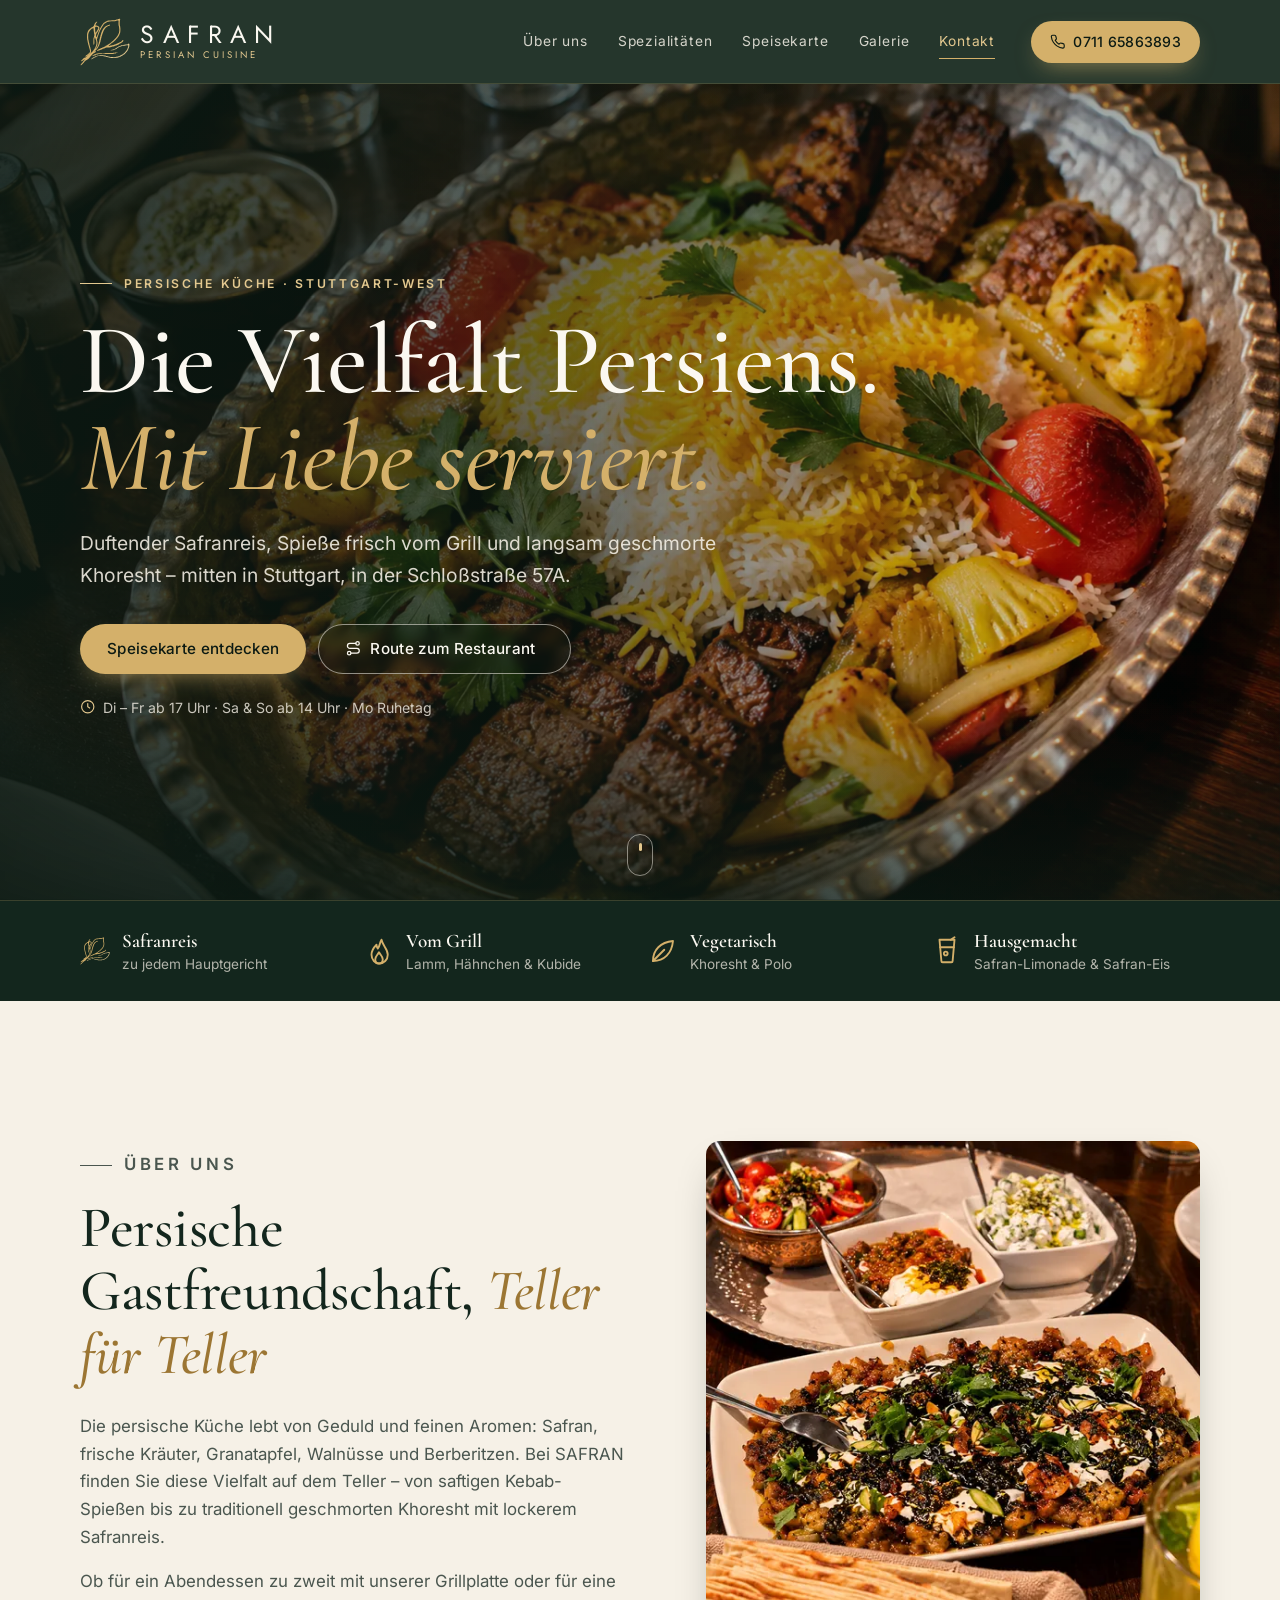
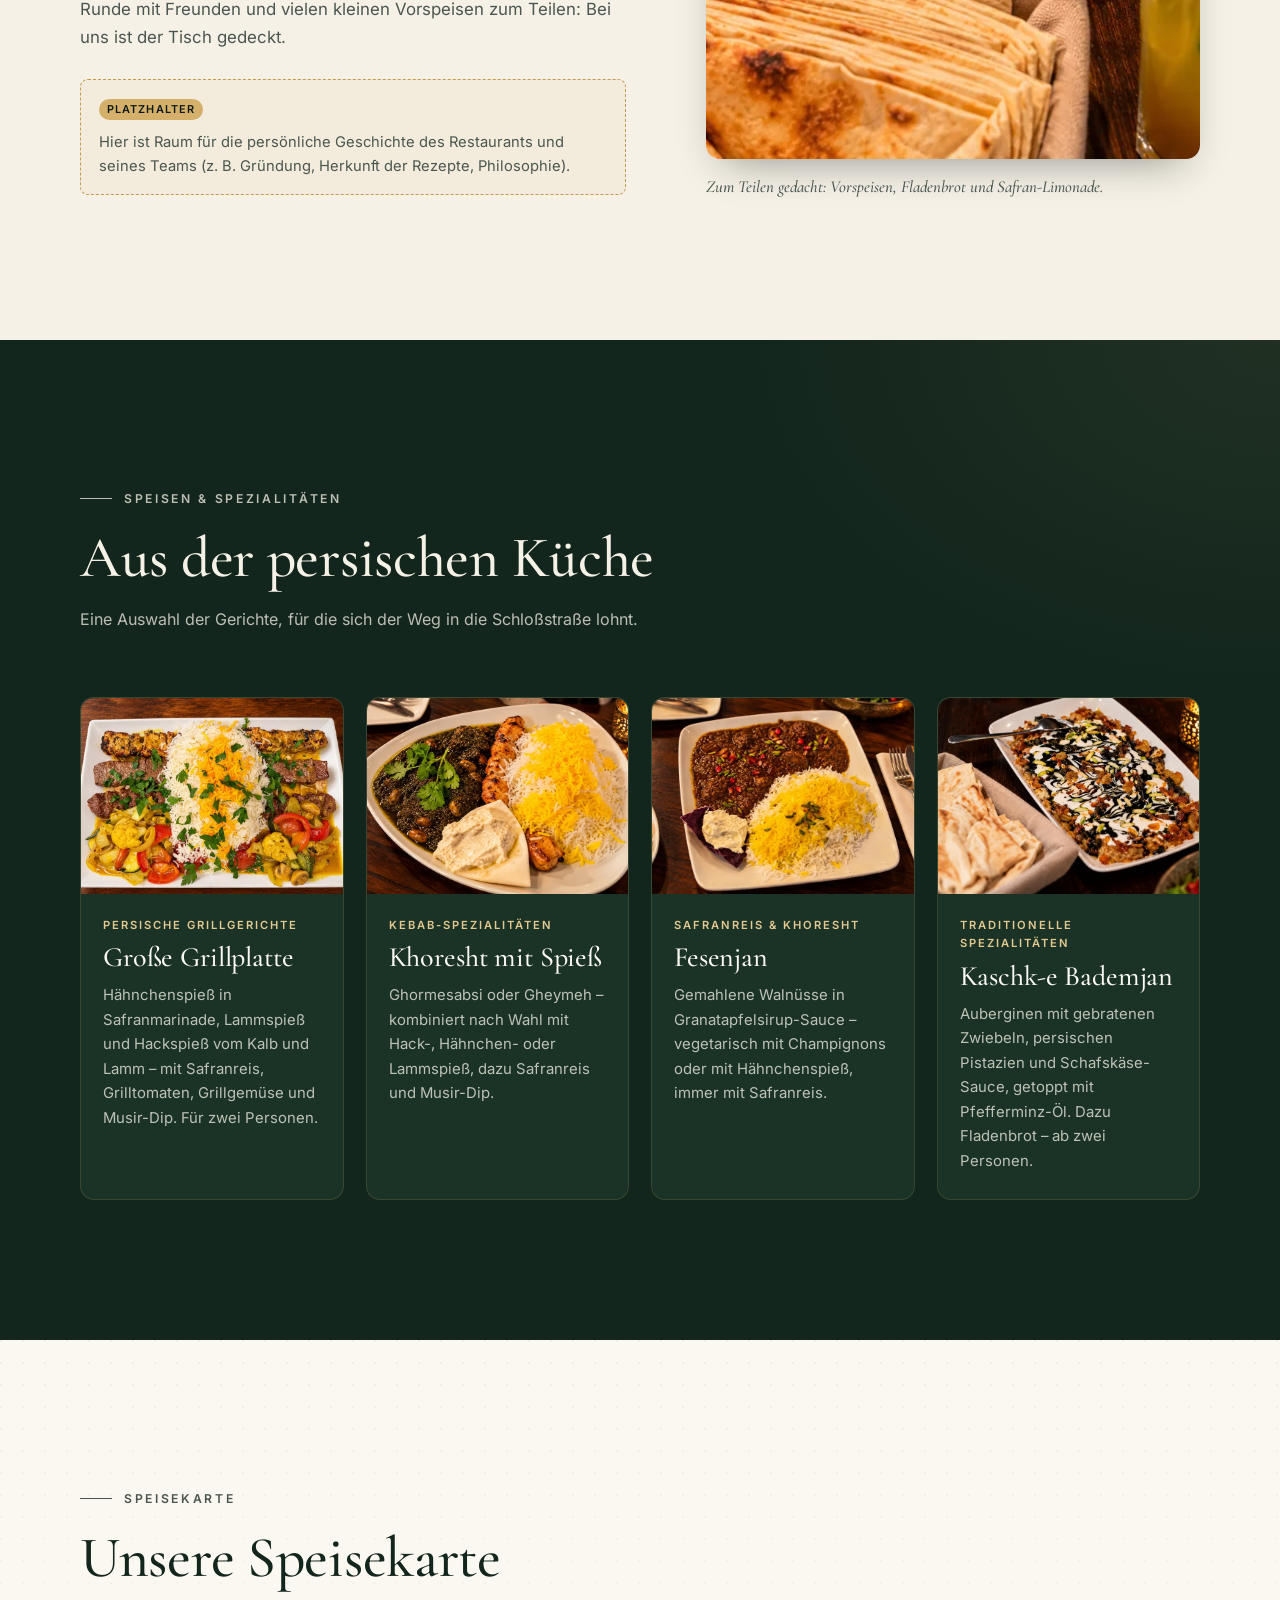
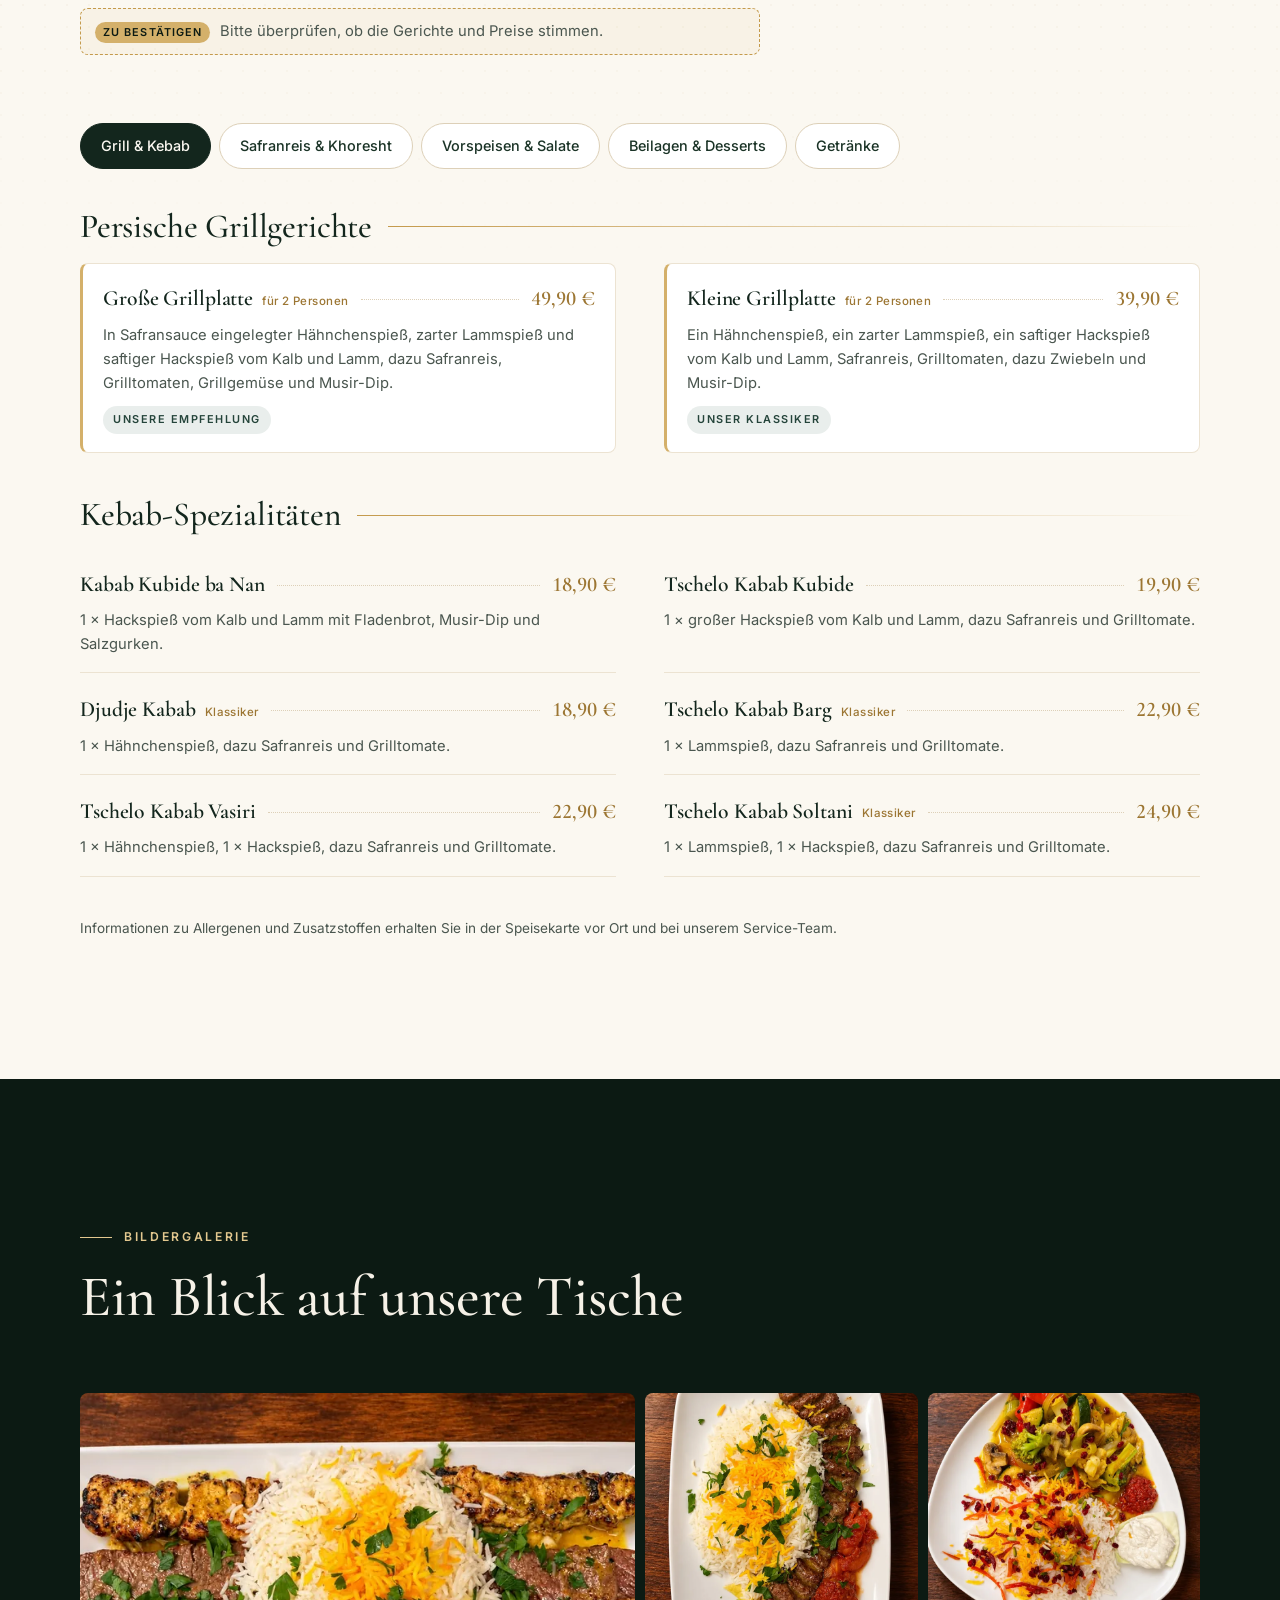
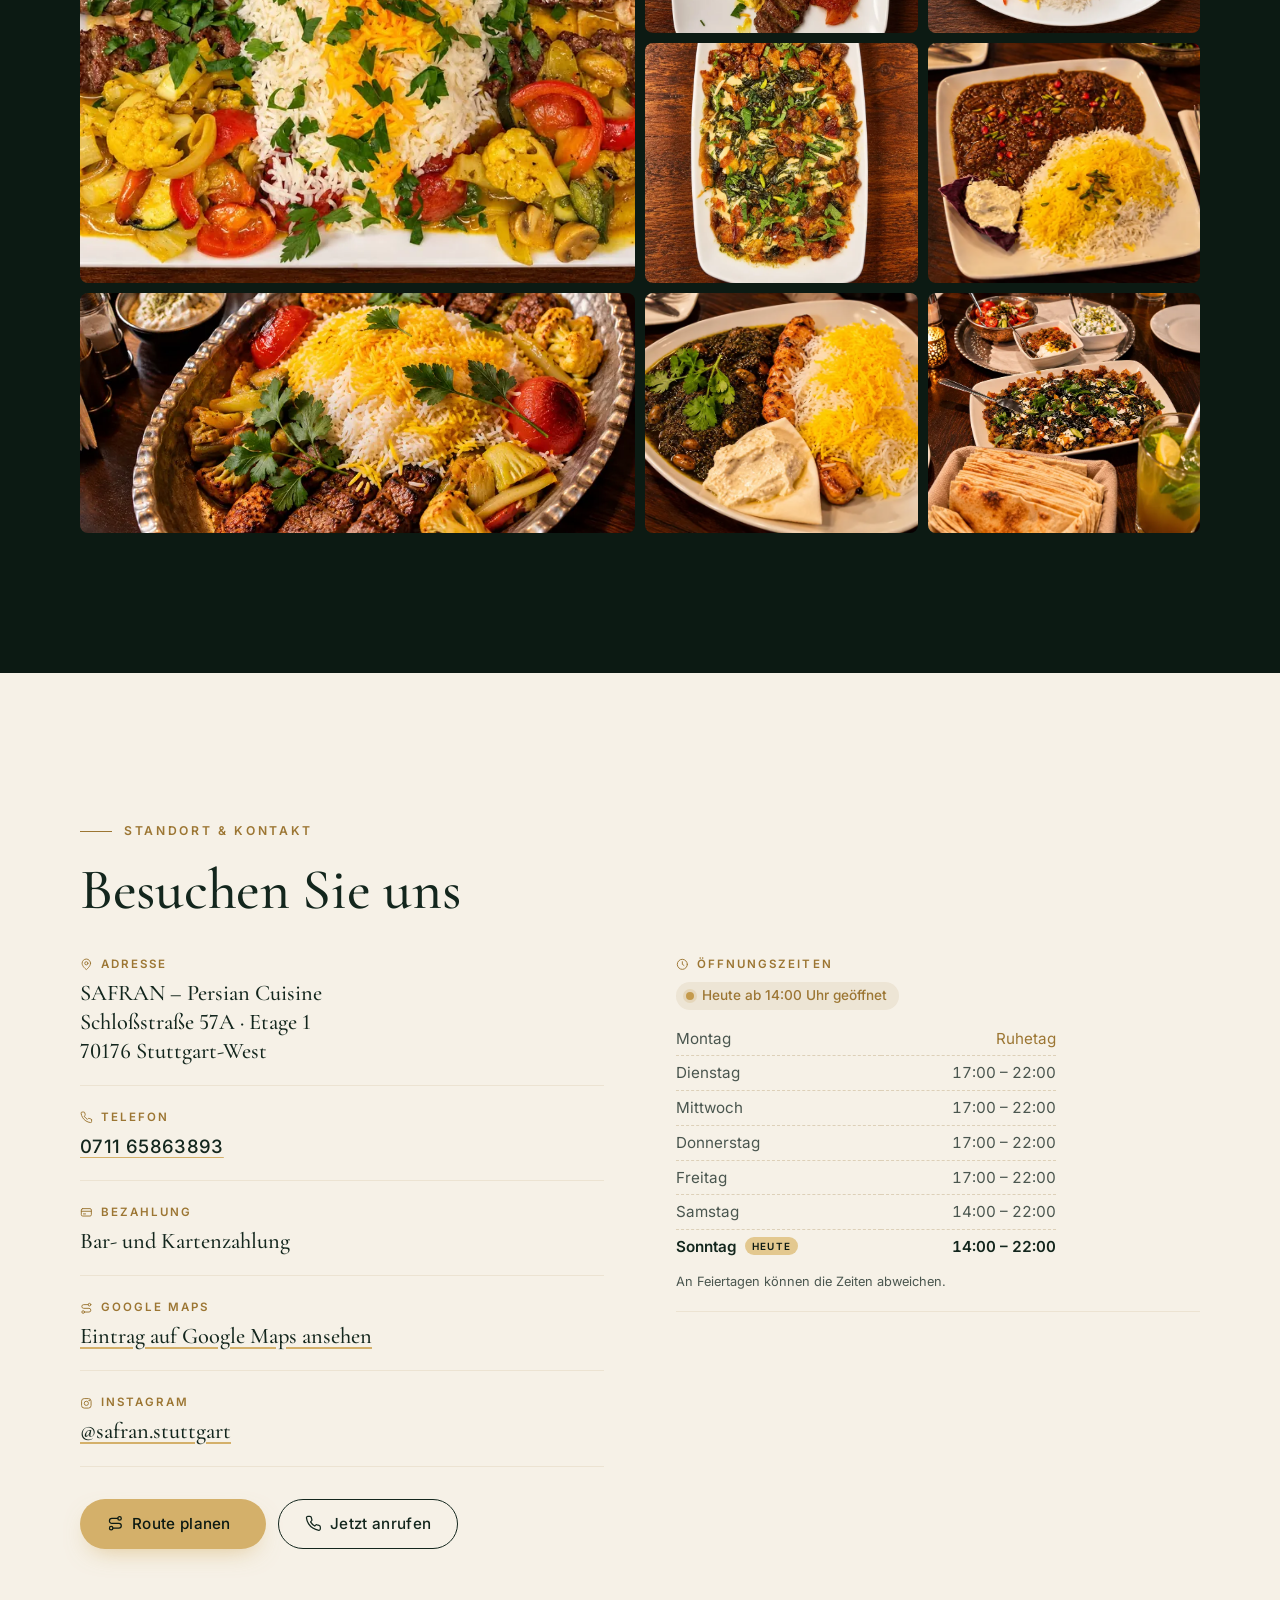
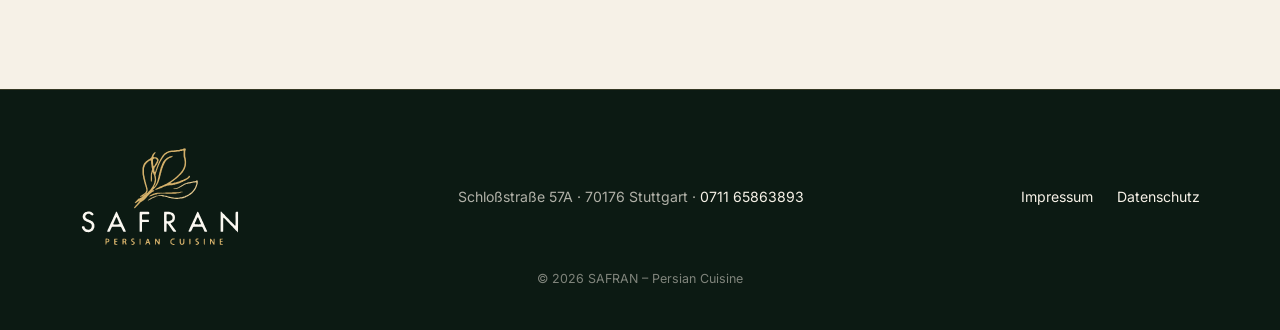
==== commit e33cacce: "Update preview: new gallery photos Co-Authored-By: Claude Opus 5.5 <noreply@anthropic.com> Claude-Se" ====
--- a/index.html
+++ b/index.html
@@ -157,8 +157,8 @@
         <div class="cards">
           <article class="card">
             <picture>
-              <source type="image/webp" srcset="img/grillplatte-800.webp 800w, img/grillplatte-1600.webp 1600w" sizes="(min-width: 1000px) 25vw, (min-width: 600px) 50vw, 100vw">
-              <img src="img/grillplatte-800.webp" width="1536" height="1024" loading="lazy" decoding="async" alt="Große Grillplatte mit verschiedenen Spießen, Safranreis und Grillgemüse">
+              <source type="image/webp" srcset="img/grillplatte-gross-800.webp 800w, img/grillplatte-gross-1600.webp 1448w" sizes="(min-width: 1000px) 25vw, (min-width: 600px) 50vw, 100vw">
+              <img src="img/grillplatte-gross-800.webp" width="1448" height="1086" loading="lazy" decoding="async" alt="Große Grillplatte mit Hähnchen-, Lamm- und Hackspieß, Safranreis und Grillgemüse">
             </picture>
             <div class="card-body">
               <p class="card-kicker">Persische Grillgerichte</p>
@@ -414,8 +414,23 @@
 
         <ul class="gallery-grid" data-gallery>
           <li class="g-wide">
-            <button type="button" class="g-item" data-full="img/grillplatte-1600.webp" aria-label="Bild vergrößern: Große Grillplatte">
-              <img src="img/grillplatte-800.webp" width="800" height="533" loading="lazy" decoding="async" alt="Große Grillplatte mit Spießen, Safranreis und Grillgemüse">
+            <button type="button" class="g-item" data-full="img/grillplatte-gross-1600.webp" aria-label="Bild vergrößern: Große Grillplatte">
+              <img src="img/grillplatte-gross-800.webp" width="800" height="600" loading="lazy" decoding="async" alt="Große Grillplatte mit Hähnchen-, Lamm- und Hackspieß, Safranreis und Grillgemüse">
+            </button>
+          </li>
+          <li>
+            <button type="button" class="g-item" data-full="img/kubide-1600.webp" aria-label="Bild vergrößern: Tschelo Kabab Kubide">
+              <img src="img/kubide-800.webp" width="800" height="1000" loading="lazy" decoding="async" alt="Tschelo Kabab Kubide: Hackspieß mit Safranreis und Grilltomate">
+            </button>
+          </li>
+          <li>
+            <button type="button" class="g-item" data-full="img/sereshk-polo-1600.webp" aria-label="Bild vergrößern: Sereshk Polo">
+              <img src="img/sereshk-polo-800.webp" width="800" height="1000" loading="lazy" decoding="async" alt="Sereshk Polo: Gemüseteller mit Safranreis, Berberitzen, Pistazien und Musir-Dip">
+            </button>
+          </li>
+          <li>
+            <button type="button" class="g-item" data-full="img/kaschke-bademjan-2-1600.webp" aria-label="Bild vergrößern: Kaschk-e Bademjan">
+              <img src="img/kaschke-bademjan-2-800.webp" width="800" height="1000" loading="lazy" decoding="async" alt="Kaschk-e Bademjan mit Schafskäse-Sauce, Pfefferminz-Öl und Pistazien">
             </button>
           </li>
           <li>
@@ -423,9 +438,9 @@
               <img src="img/fesenjan-800.webp" width="800" height="533" loading="lazy" decoding="async" alt="Fesenjan mit Granatapfelkernen, Pistazien und Safranreis">
             </button>
           </li>
-          <li>
-            <button type="button" class="g-item" data-full="img/kaschke-bademjan-1600.webp" aria-label="Bild vergrößern: Kaschk-e Bademjan mit Fladenbrot">
-              <img src="img/kaschke-bademjan-800.webp" width="800" height="534" loading="lazy" decoding="async" alt="Kaschk-e Bademjan mit Schafskäse-Sauce und Pistazien, daneben Fladenbrot">
+          <li class="g-wide2">
+            <button type="button" class="g-item" data-full="img/grillplatte-1600.webp" aria-label="Bild vergrößern: Grillplatte auf Silberplatte">
+              <img src="img/grillplatte-800.webp" width="800" height="533" loading="lazy" decoding="async" alt="Grillplatte mit Spießen, Safranreis und Grillgemüse auf einer gehämmerten Silberplatte">
             </button>
           </li>
           <li>
@@ -437,12 +452,6 @@
             <button type="button" class="g-item" data-full="img/tafel-vorspeisen-1600.webp" aria-label="Bild vergrößern: Vorspeisen zum Teilen">
               <img src="img/tafel-vorspeisen-800.webp" width="800" height="667" loading="lazy" decoding="async" alt="Tisch mit Vorspeisen, Salat Shirazi, Fladenbrot und Safran-Limonade">
             </button>
-          </li>
-          <li class="g-placeholder">
-            <div class="placeholder placeholder-tile">
-              <span class="tag">Platzhalter</span>
-              <p>Platz für echte Fotos von Gastraum, Team und Grill.</p>
-            </div>
           </li>
         </ul>
       </div>
--- a/css/style.css
+++ b/css/style.css
@@ -333,13 +333,13 @@
 .gallery { background: var(--green-950); color: var(--cream-100); }
 .gallery-grid { list-style: none; margin: 0; padding: 0; display: grid; grid-template-columns: repeat(2, 1fr); gap: 10px; }
 .gallery-grid li { min-width: 0; }
-.g-wide, .g-placeholder { grid-column: 1 / -1; }
+.g-wide, .g-wide2, .g-placeholder { grid-column: 1 / -1; }
 .g-item {
   display: block; width: 100%; height: 100%; padding: 0; border: 0; cursor: zoom-in;
   border-radius: var(--radius-sm); overflow: hidden; background: var(--green-800); position: relative;
 }
 .g-item img { width: 100%; height: 100%; aspect-ratio: 1; object-fit: cover; transition: transform .8s var(--ease), opacity .3s; }
-.g-wide .g-item img { aspect-ratio: 16 / 9; }
+.g-wide .g-item img, .g-wide2 .g-item img { aspect-ratio: 16 / 9; }
 .g-item::after { content: ""; position: absolute; inset: 0; background: linear-gradient(180deg, transparent 60%, rgba(12, 26, 19, .5)); opacity: 0; transition: opacity .3s; }
 .g-item:hover img { transform: scale(1.05); }
 .g-item:hover::after { opacity: 1; }
@@ -418,8 +418,6 @@
 /* ---------- Breakpoints ---------- */
 @media (min-width: 600px) {
   .cards { grid-template-columns: repeat(2, 1fr); }
-  .gallery-grid { grid-template-columns: repeat(3, 1fr); }
-  .g-placeholder { grid-column: auto; }
   .highlight-list { grid-template-columns: repeat(4, 1fr); }
   .hero .btn-row .btn { flex: 0 0 auto; }
 }
@@ -463,11 +461,10 @@
   .combo { padding: 32px 36px 16px; }
   .combo .dish-list { grid-template-columns: repeat(3, 1fr); }
   .combo .dish { border-bottom: 0; }
-  .gallery-grid { grid-template-columns: repeat(4, 1fr); grid-template-rows: repeat(2, 240px); grid-auto-rows: auto; }
+  .gallery-grid { grid-template-columns: repeat(4, 1fr); grid-auto-rows: 240px; }
   .g-wide { grid-column: span 2; grid-row: span 2; }
-  .g-placeholder { grid-column: 1 / -1; }
-  .g-placeholder .placeholder-tile { min-height: 0; }
-  .g-item img, .g-wide .g-item img { aspect-ratio: auto; }
+  .g-wide2 { grid-column: span 2; }
+  .g-item img, .g-wide .g-item img, .g-wide2 .g-item img { aspect-ratio: auto; }
   .footer-inner { grid-template-columns: auto 1fr auto; text-align: left; justify-items: start; align-items: center; }
   .footer-brand img { width: 160px; }
   .footer-address { justify-self: center; }
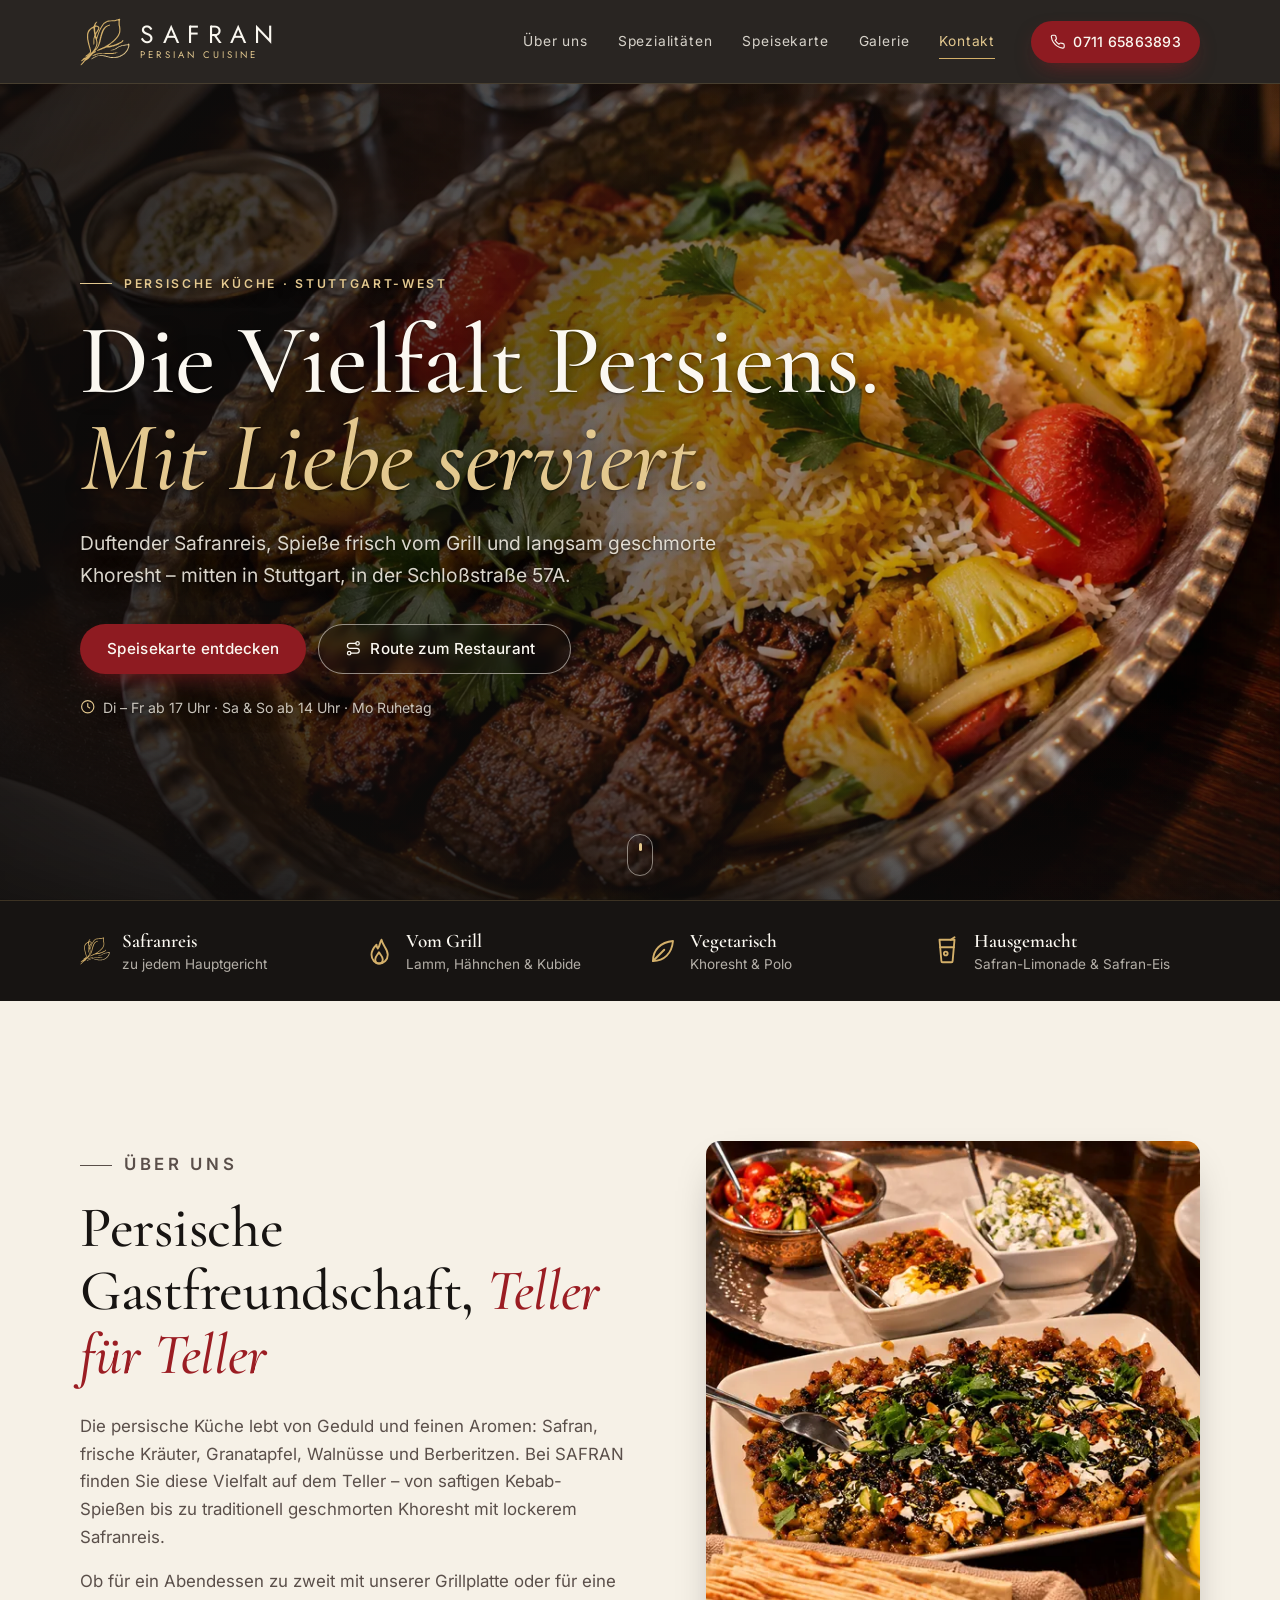
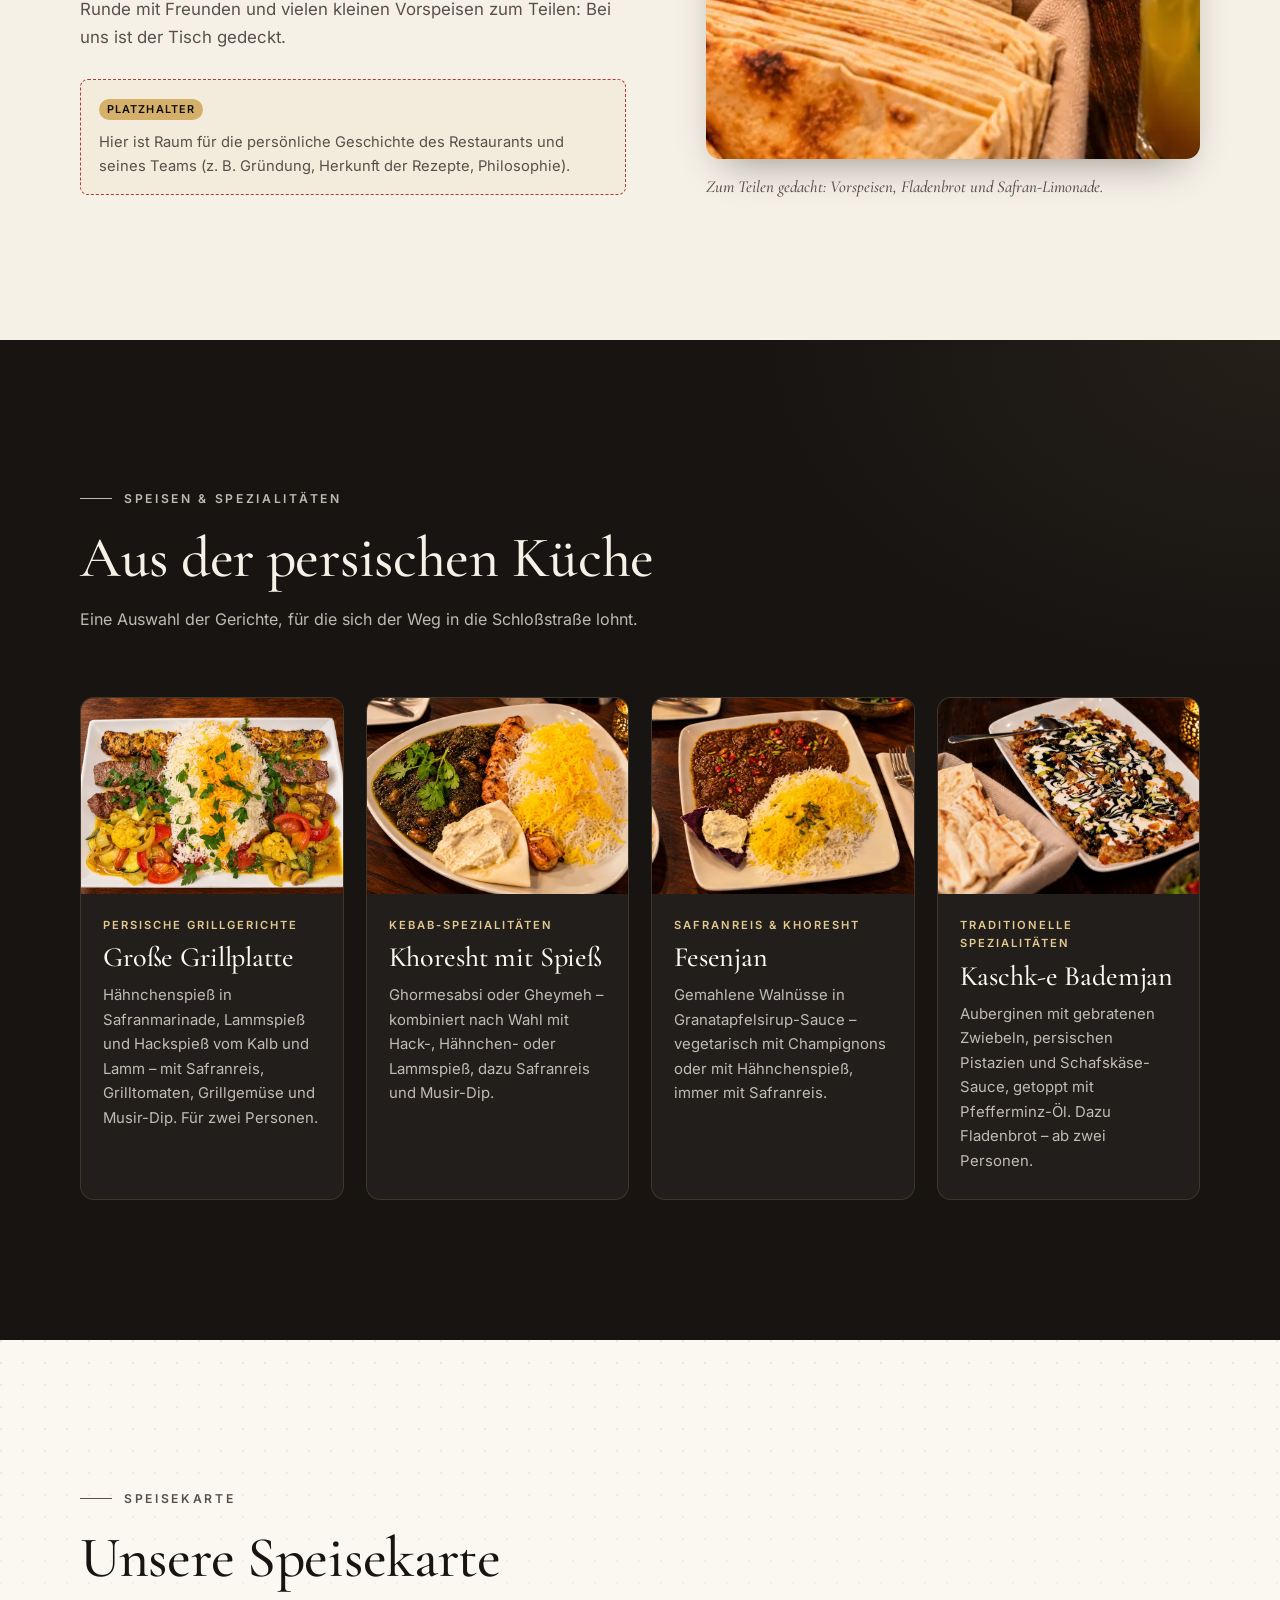
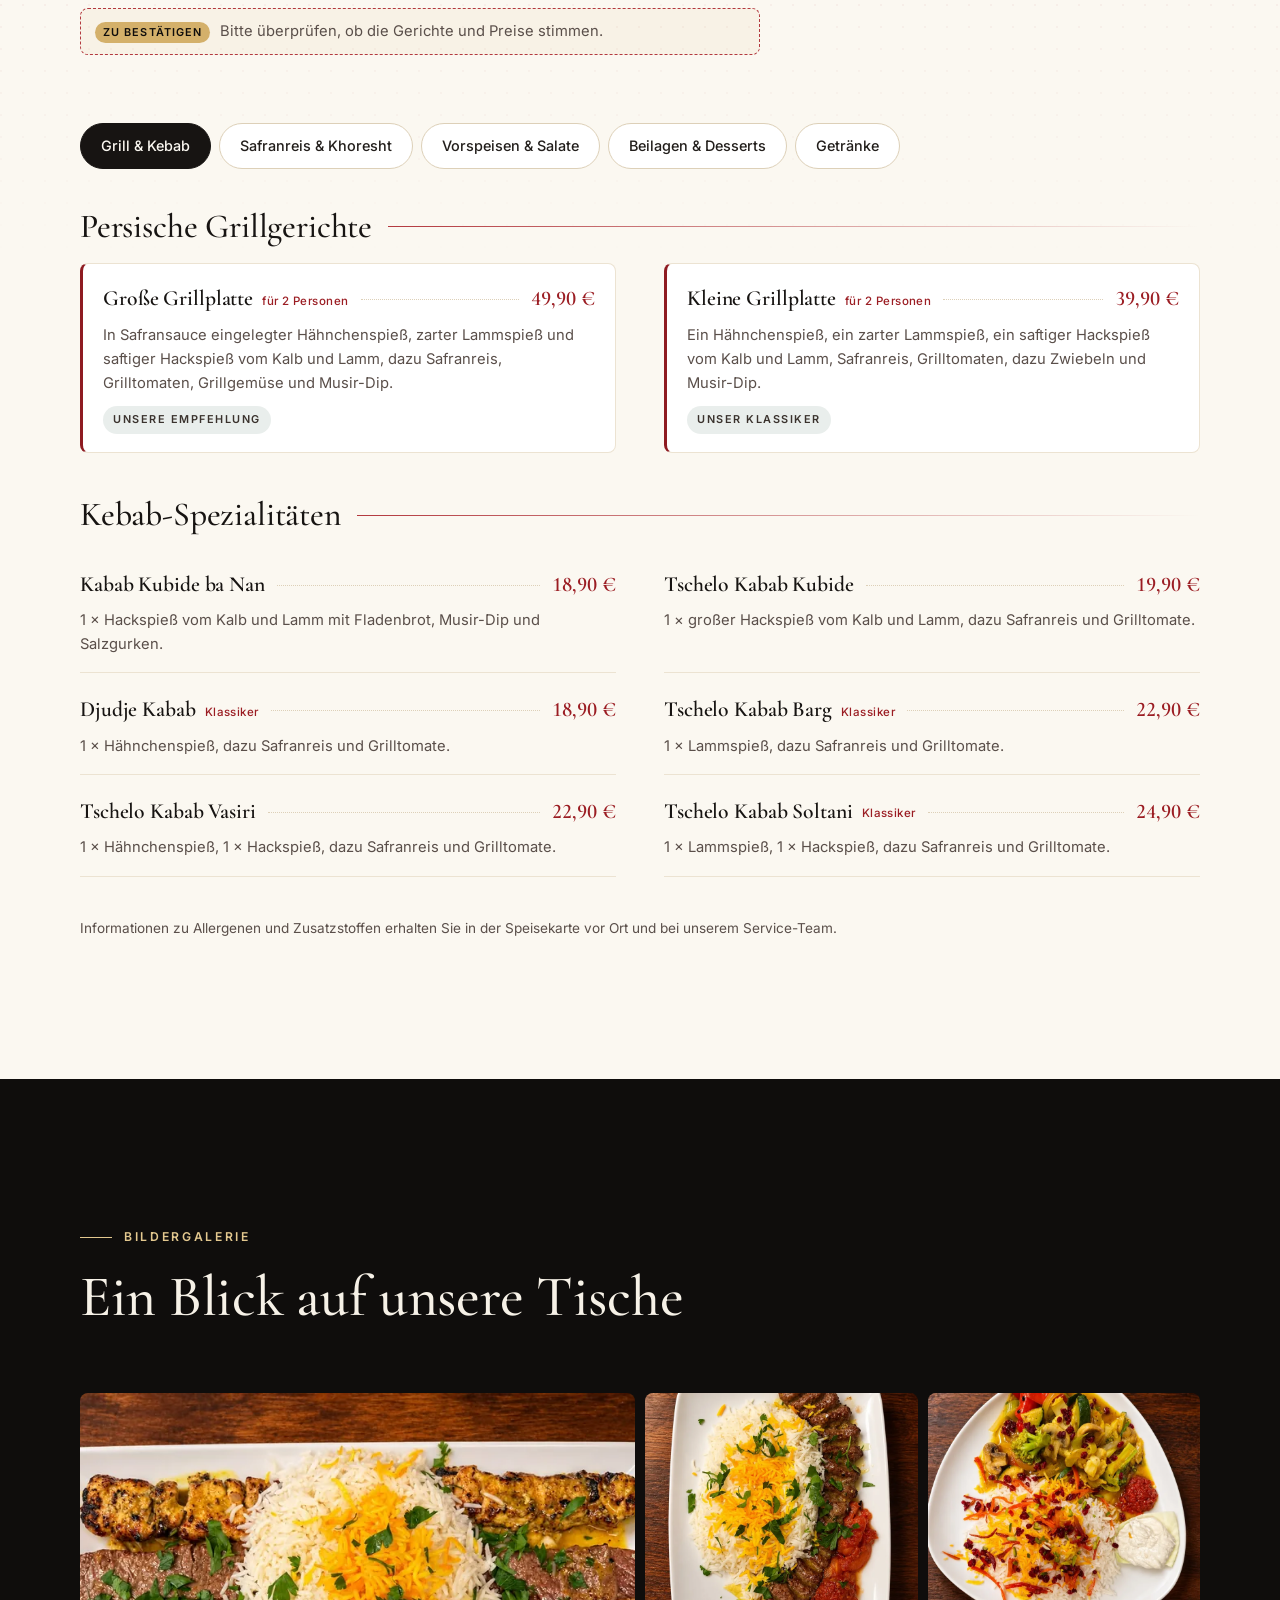
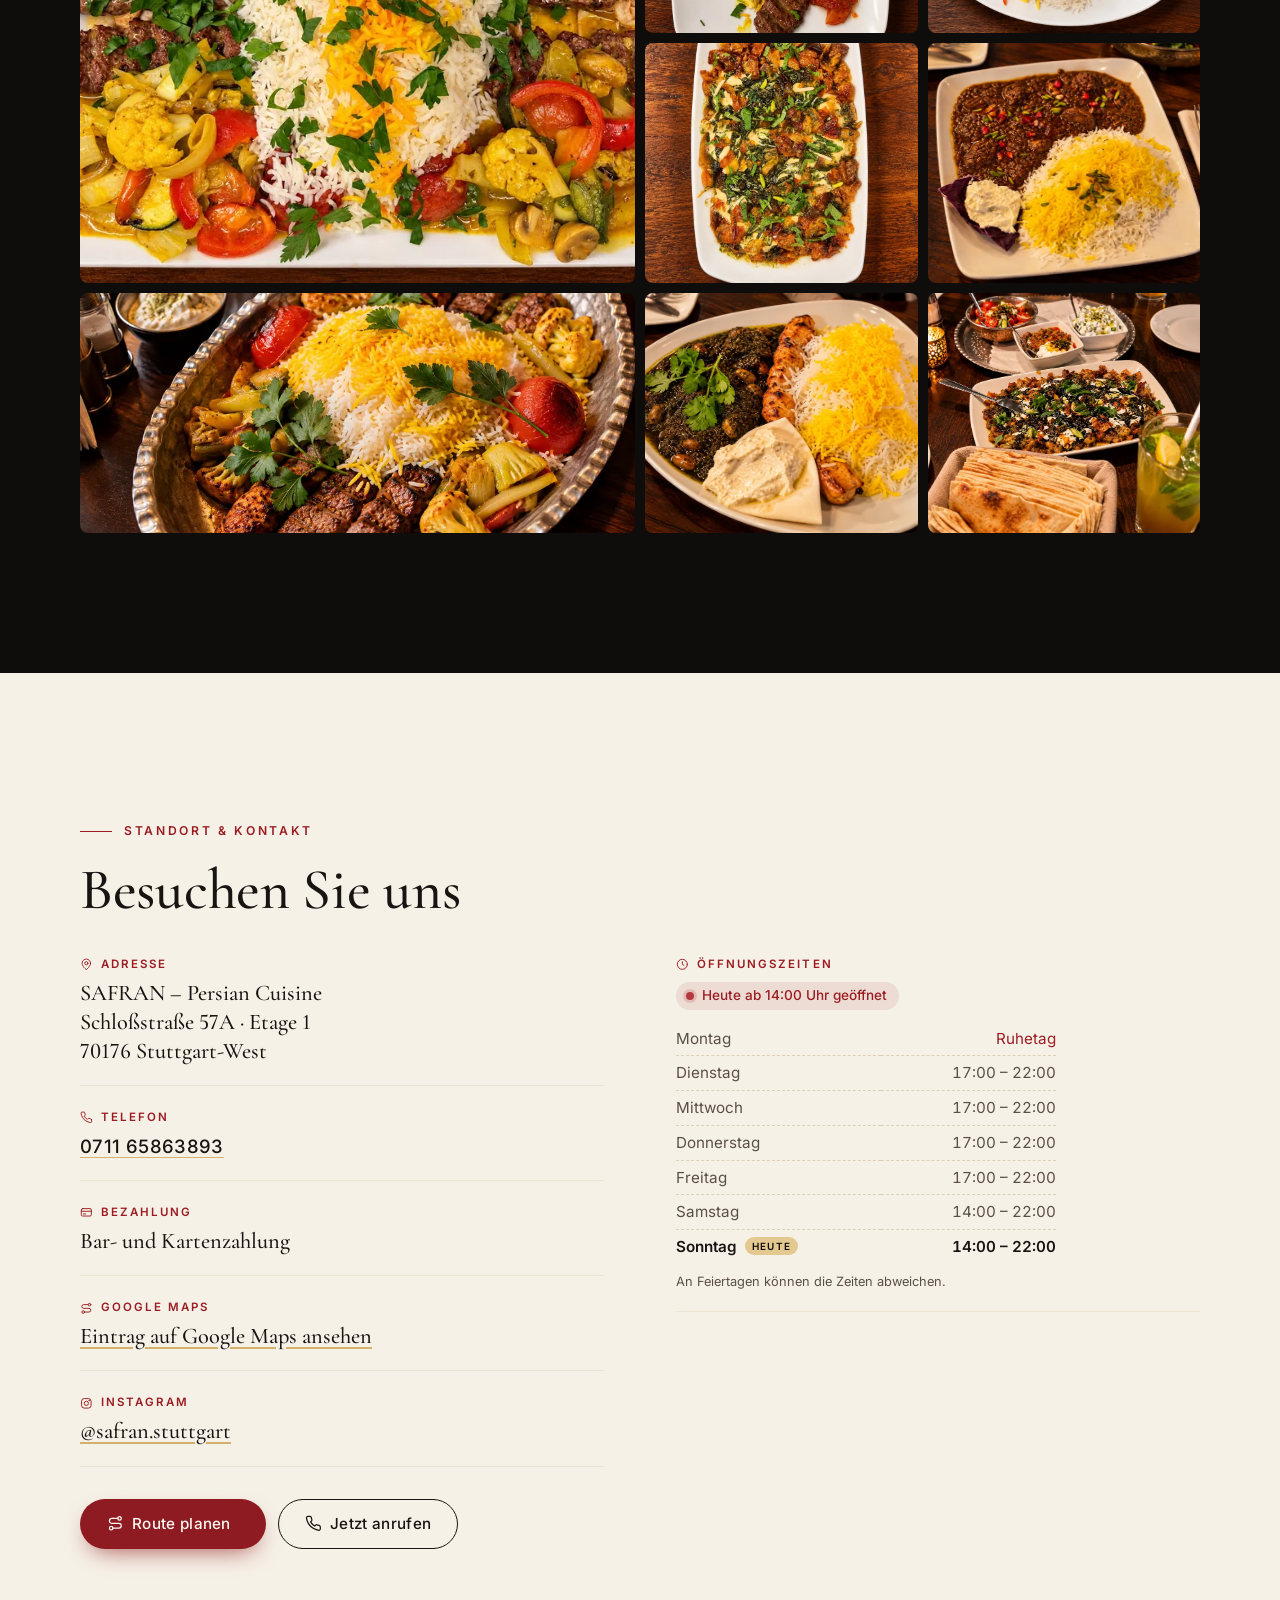
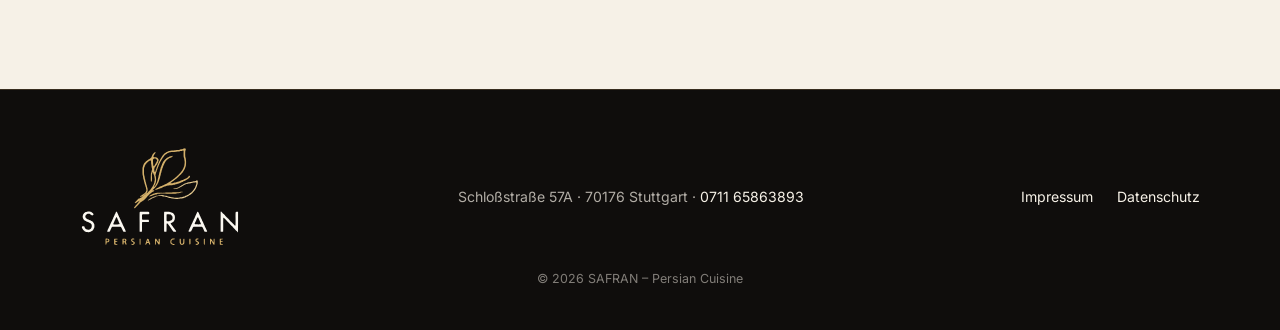
==== commit 414089ec: "Update preview: brand colours Co-Authored-By: Claude Opus 5.5 <noreply@anthropic.com> Claude-Session" ====
--- a/index.html
+++ b/index.html
@@ -7,7 +7,7 @@
   <title>SAFRAN – Persian Cuisine | Persisches Restaurant in Stuttgart-West</title>
   <meta name="description" content="SAFRAN – Persian Cuisine in der Schloßstraße 57A, 70176 Stuttgart: persische Grillgerichte, Kebab-Spezialitäten, Safranreis, Khoresht und hausgemachte Safran-Limonade.">
   <link rel="canonical" href="https://www.safran-stuttgart.de/">
-  <meta name="theme-color" content="#13261d">
+  <meta name="theme-color" content="#171412">
   <meta name="format-detection" content="telephone=no">
 
   <meta property="og:type" content="restaurant.restaurant">
--- a/css/style.css
+++ b/css/style.css
@@ -13,10 +13,10 @@
 @font-face { font-family: "Inter"; font-style: normal; font-weight: 600; font-display: swap; src: url("../fonts/inter-latin-600-normal.woff2") format("woff2"); }
 
 :root {
-  --green-950: #0c1a13;
-  --green-900: #13261d;
-  --green-800: #1a3326;
-  --green-700: #24443a;
+  --green-950: #0f0d0c;
+  --green-900: #171412;
+  --green-800: #221e1b;
+  --green-700: #3a322d;
   --green-600: #2f5747;
   --cream-50: #fbf8f1;
   --cream-100: #f6f1e7;
@@ -24,10 +24,12 @@
   --cream-300: #ddd0b8;
   --gold-300: #e3c88f;
   --gold-400: #d4b06a;
-  --gold-500: #c49a4c;
-  --gold-600: #9c7633;
-  --ink: #1d2a23;
-  --ink-soft: #4a564f;
+  --gold-500: #b3393f;
+  --gold-600: #9b1d23;
+  --bordeaux: #8e1b21;
+  --bordeaux-hover: #a8242b;
+  --ink: #221c1a;
+  --ink-soft: #5a4f4a;
   --saffron: #e09a1f;
 
   --font-serif: "Cormorant Garamond", "Cormorant", Georgia, "Times New Roman", serif;
@@ -37,7 +39,7 @@
 
   --radius: 14px;
   --radius-sm: 8px;
-  --shadow: 0 18px 40px -18px rgba(8, 20, 14, .45);
+  --shadow: 0 18px 40px -18px rgba(15, 10, 8, .45);
   --header-h: 68px;
   --gutter: clamp(16px, 4vw, 40px);
   --section-y: clamp(72px, 11vw, 140px);
@@ -110,12 +112,12 @@
 .btn:hover { transform: translateY(-2px); }
 .btn:active { transform: translateY(0); }
 .btn-sm { min-height: 42px; padding: 0 18px; font-size: .88rem; }
-.btn-gold { background: var(--gold-400); color: var(--green-950); box-shadow: 0 10px 24px -10px rgba(212, 176, 106, .7); }
-.btn-gold:hover { background: var(--gold-300); }
-.btn-ghost { border-color: rgba(246, 241, 231, .55); color: var(--cream-50); background: rgba(12, 26, 19, .25); backdrop-filter: blur(6px); }
+.btn-gold { background: var(--bordeaux); color: var(--cream-50); box-shadow: 0 10px 24px -10px rgba(142, 27, 33, .8); }
+.btn-gold:hover { background: var(--bordeaux-hover); }
+.btn-ghost { border-color: rgba(246, 241, 231, .55); color: var(--cream-50); background: rgba(15, 13, 12, .25); backdrop-filter: blur(6px); }
 .btn-ghost:hover { border-color: var(--cream-50); background: rgba(246, 241, 231, .1); }
 .btn-outline { border-color: var(--gold-500); color: var(--gold-300); background: transparent; }
-.btn-outline:hover { background: var(--gold-400); color: var(--green-950); }
+.btn-outline:hover { background: var(--bordeaux); border-color: var(--bordeaux); color: var(--cream-50); }
 .btn-row { display: flex; flex-wrap: wrap; gap: 12px; }
 
 /* ---------- Eyebrow ---------- */
@@ -129,7 +131,7 @@
 /* ---------- Header ---------- */
 .site-header {
   position: sticky; top: 0; z-index: 50; height: var(--header-h);
-  background: rgba(19, 38, 29, .92); backdrop-filter: saturate(140%) blur(12px);
+  background: rgba(23, 20, 18, .92); backdrop-filter: saturate(140%) blur(12px);
   border-bottom: 1px solid rgba(212, 176, 106, .18); color: var(--cream-100);
 }
 .header-inner { height: 100%; display: flex; align-items: center; justify-content: space-between; gap: 20px; }
@@ -193,13 +195,14 @@
 .hero::before {
   content: ""; position: absolute; inset: 0; z-index: -1;
   background:
-    linear-gradient(180deg, rgba(12, 26, 19, .55) 0%, rgba(12, 26, 19, .25) 35%, rgba(12, 26, 19, .82) 75%, rgba(12, 26, 19, .96) 100%),
-    radial-gradient(120% 80% at 0% 100%, rgba(12, 26, 19, .7), transparent 60%);
+    linear-gradient(180deg, rgba(15, 13, 12, .55) 0%, rgba(15, 13, 12, .55) 25%, rgba(15, 13, 12, .78) 50%, rgba(15, 13, 12, .9) 75%, rgba(15, 13, 12, .97) 100%),
+    radial-gradient(120% 80% at 0% 100%, rgba(15, 13, 12, .7), transparent 60%);
 }
 @keyframes hero-zoom { from { transform: scale(1.08); } to { transform: scale(1); } }
 .hero-content { max-width: 1200px; }
 .hero h1 { font-size: clamp(2.8rem, 11vw, 6.2rem); line-height: .98; margin-bottom: 22px; text-wrap: balance; }
-.hero h1 em { display: inline-block; }
+.hero h1 em { display: inline-block; color: var(--gold-300); }
+.hero h1, .hero .eyebrow, .hero-lead, .hero-hours { text-shadow: 0 1px 2px rgba(0, 0, 0, .45), 0 2px 18px rgba(0, 0, 0, .55); }
 .hero-lead { font-size: clamp(1.02rem, 2.6vw, 1.2rem); max-width: 34em; color: rgba(246, 241, 231, .88); margin-bottom: 32px; }
 .hero .btn-row .btn { flex: 1 1 220px; }
 .hero-scroll {
@@ -263,7 +266,7 @@
 .menu { background: var(--cream-50); }
 .menu::before {
   content: ""; position: absolute; inset: 0; pointer-events: none; opacity: .5;
-  background-image: radial-gradient(circle at 1px 1px, rgba(156, 118, 51, .18) 1px, transparent 0);
+  background-image: radial-gradient(circle at 1px 1px, rgba(155, 29, 35, .18) 1px, transparent 0);
   background-size: 22px 22px;
   mask-image: linear-gradient(180deg, #000, transparent 40%);
 }
@@ -310,7 +313,7 @@
 .dish-price { font-variant-numeric: lining-nums tabular-nums; order: 2; font-family: var(--font-serif); font-size: 1.3rem; font-weight: 600; color: var(--gold-600); white-space: nowrap; }
 .dish p { margin: 6px 0 0; font-size: .92rem; color: var(--ink-soft); max-width: 40em; }
 .dish-featured {
-  background: #fff; border: 1px solid var(--cream-200); border-left: 3px solid var(--gold-400);
+  background: #fff; border: 1px solid var(--cream-200); border-left: 3px solid var(--bordeaux);
   border-radius: var(--radius-sm); padding: 18px 20px; margin-bottom: 10px;
 }
 .badge { display: inline-block; margin-top: 10px; font-size: .68rem; font-weight: 600; letter-spacing: .14em; text-transform: uppercase; color: var(--green-700); background: rgba(47, 87, 71, .1); padding: 5px 10px; border-radius: 99px; }
@@ -340,7 +343,7 @@
 }
 .g-item img { width: 100%; height: 100%; aspect-ratio: 1; object-fit: cover; transition: transform .8s var(--ease), opacity .3s; }
 .g-wide .g-item img, .g-wide2 .g-item img { aspect-ratio: 16 / 9; }
-.g-item::after { content: ""; position: absolute; inset: 0; background: linear-gradient(180deg, transparent 60%, rgba(12, 26, 19, .5)); opacity: 0; transition: opacity .3s; }
+.g-item::after { content: ""; position: absolute; inset: 0; background: linear-gradient(180deg, transparent 60%, rgba(15, 13, 12, .5)); opacity: 0; transition: opacity .3s; }
 .g-item:hover img { transform: scale(1.05); }
 .g-item:hover::after { opacity: 1; }
 .placeholder-tile {
@@ -355,7 +358,7 @@
 .lightbox img { max-width: 100%; max-height: 86vh; border-radius: var(--radius-sm); box-shadow: 0 30px 60px rgba(0, 0, 0, .5); }
 .lightbox-close {
   position: absolute; top: -52px; right: 0; width: 44px; height: 44px; border-radius: 50%;
-  border: 1px solid rgba(246, 241, 231, .4); background: rgba(12, 26, 19, .6); color: var(--cream-50);
+  border: 1px solid rgba(246, 241, 231, .4); background: rgba(15, 13, 12, .6); color: var(--cream-50);
   font-size: 1.6rem; line-height: 1; cursor: pointer;
 }
 .lightbox[open] { animation: fade-in .3s var(--ease); }
@@ -382,8 +385,8 @@
 .hours-note { font-family: var(--font-sans); font-size: .8rem; line-height: 1.5; color: var(--ink-soft); margin: 8px 0 0; }
 .open-status { display: inline-flex; align-items: center; gap: 8px; font-family: var(--font-sans); font-size: .85rem; font-weight: 500; margin: 4px 0 8px; padding: 5px 12px 5px 10px; border-radius: 99px; background: rgba(47, 87, 71, .1); color: var(--green-700); }
 .open-status::before { content: ""; width: 8px; height: 8px; border-radius: 50%; background: #3f9a6b; box-shadow: 0 0 0 3px rgba(63, 154, 107, .2); }
-.open-status.is-closed { background: rgba(156, 118, 51, .1); color: var(--gold-600); }
-.open-status.is-closed::before { background: var(--gold-500); box-shadow: 0 0 0 3px rgba(196, 154, 76, .2); }
+.open-status.is-closed { background: rgba(155, 29, 35, .1); color: var(--gold-600); }
+.open-status.is-closed::before { background: var(--gold-500); box-shadow: 0 0 0 3px rgba(179, 57, 63, .2); }
 .hero-hours { display: flex; align-items: center; gap: 8px; margin: 22px 0 0; font-size: .88rem; color: rgba(246, 241, 231, .8); }
 .hero-hours .icon { color: var(--gold-300); }
 .contact .btn-outline { color: var(--green-900); border-color: var(--green-900); }
@@ -404,7 +407,7 @@
 /* Quickbar (mobil) */
 .quickbar {
   position: fixed; inset: auto 0 0 0; z-index: 40; display: grid; grid-template-columns: repeat(3, 1fr);
-  background: rgba(12, 26, 19, .96); backdrop-filter: blur(10px); border-top: 1px solid rgba(212, 176, 106, .25);
+  background: rgba(15, 13, 12, .96); backdrop-filter: blur(10px); border-top: 1px solid rgba(212, 176, 106, .25);
   padding-bottom: env(safe-area-inset-bottom);
 }
 .quickbar a { display: flex; flex-direction: column; align-items: center; gap: 3px; padding: 10px 4px 9px; text-decoration: none; color: var(--cream-100); font-size: .72rem; font-weight: 500; letter-spacing: .04em; }
@@ -448,8 +451,8 @@
   .hero { align-items: center; padding-block: 120px; }
   .hero::before {
     background:
-      linear-gradient(90deg, rgba(12, 26, 19, .88) 0%, rgba(12, 26, 19, .6) 45%, rgba(12, 26, 19, .15) 80%),
-      linear-gradient(180deg, rgba(12, 26, 19, .3) 0%, transparent 30%, transparent 75%, rgba(12, 26, 19, .7) 100%);
+      linear-gradient(90deg, rgba(15, 13, 12, .88) 0%, rgba(15, 13, 12, .6) 45%, rgba(15, 13, 12, .15) 80%),
+      linear-gradient(180deg, rgba(15, 13, 12, .3) 0%, transparent 30%, transparent 75%, rgba(15, 13, 12, .7) 100%);
   }
   .hero-scroll { display: block; }
   .about-grid { grid-template-columns: 1.05fr .95fr; gap: 80px; }
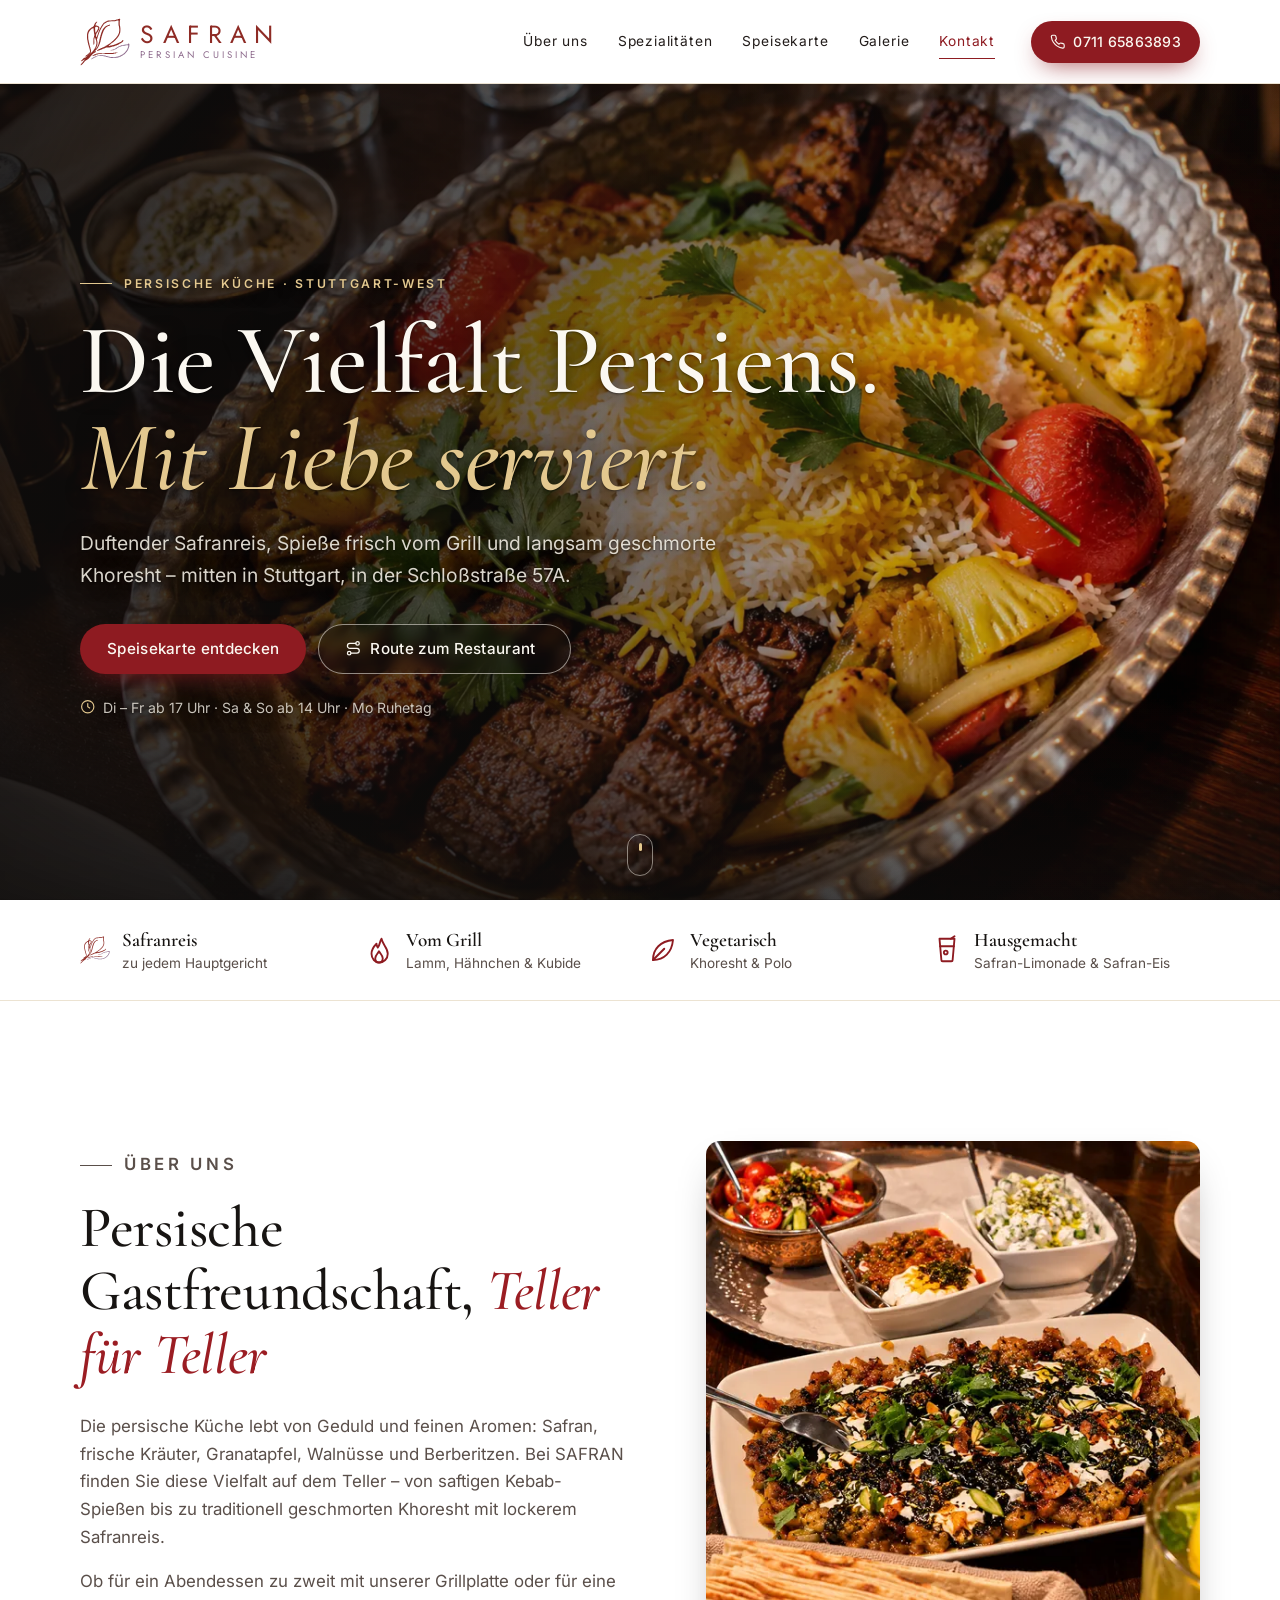
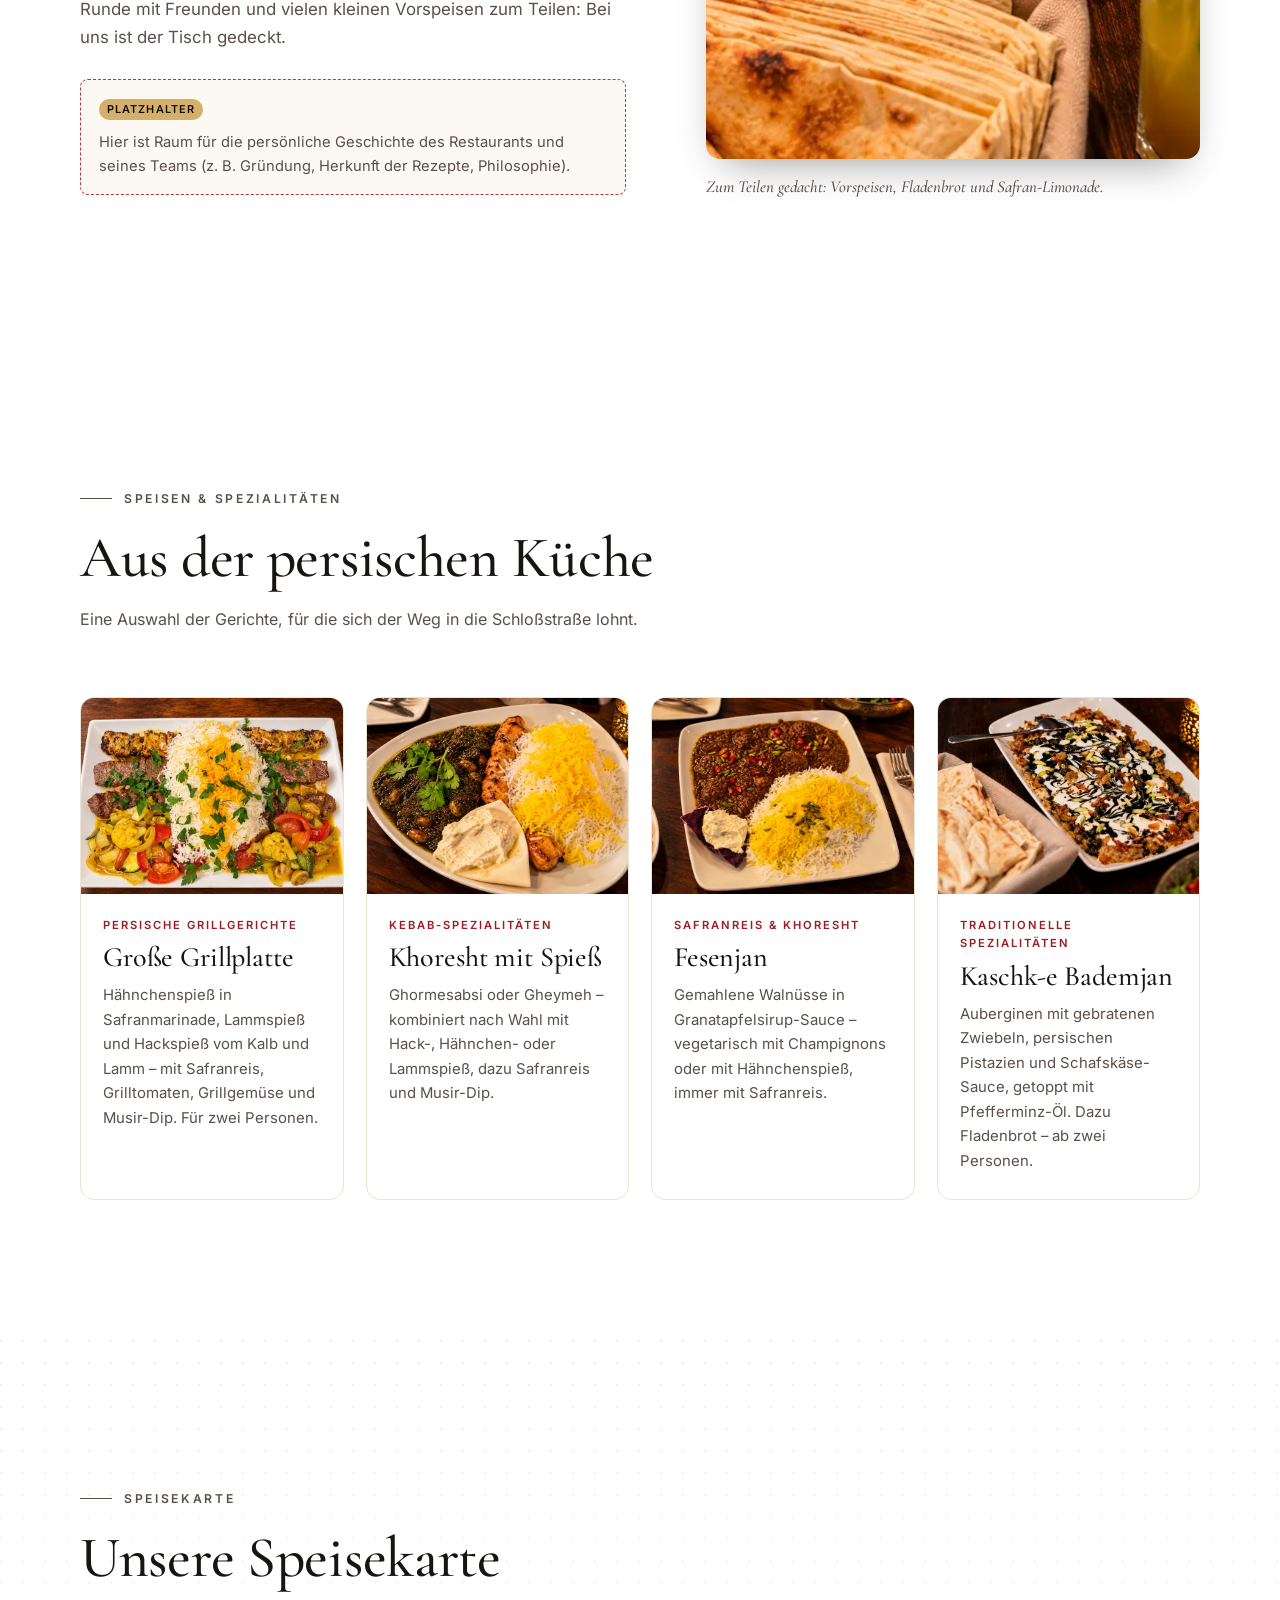
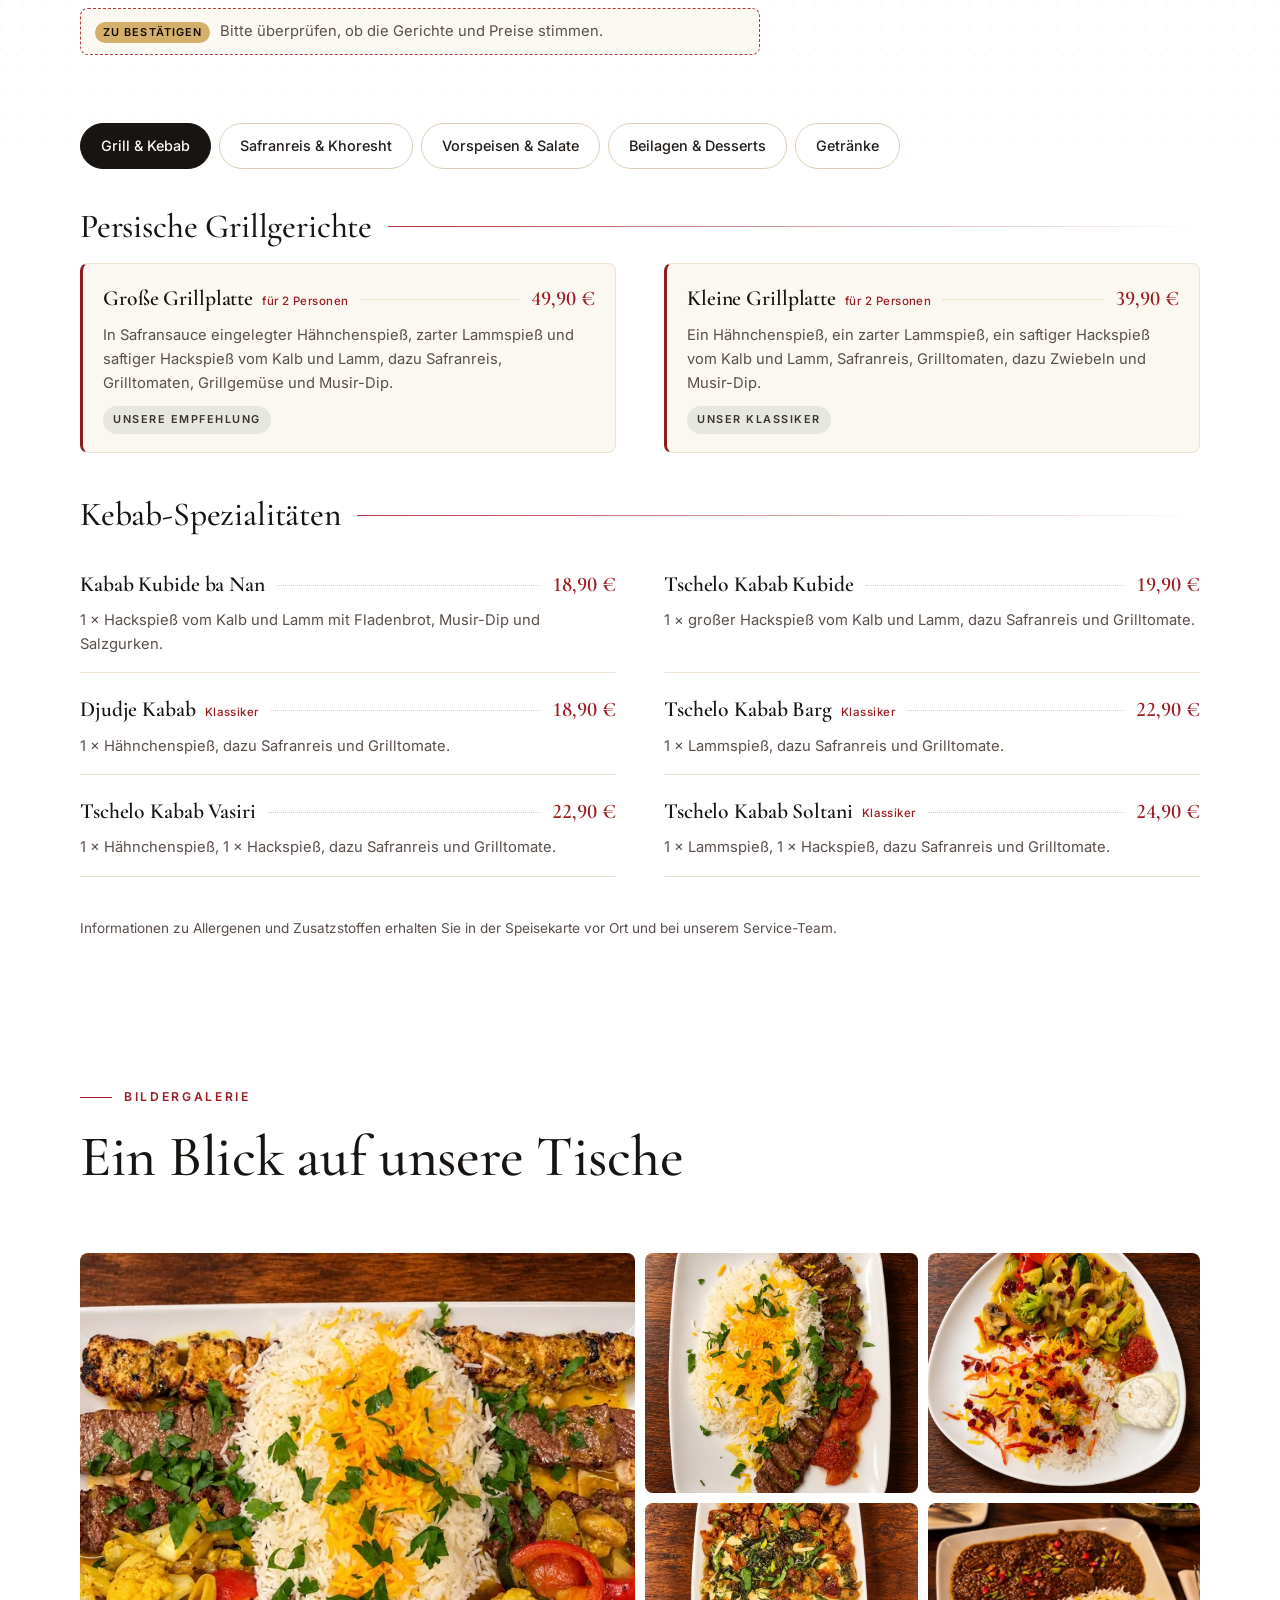
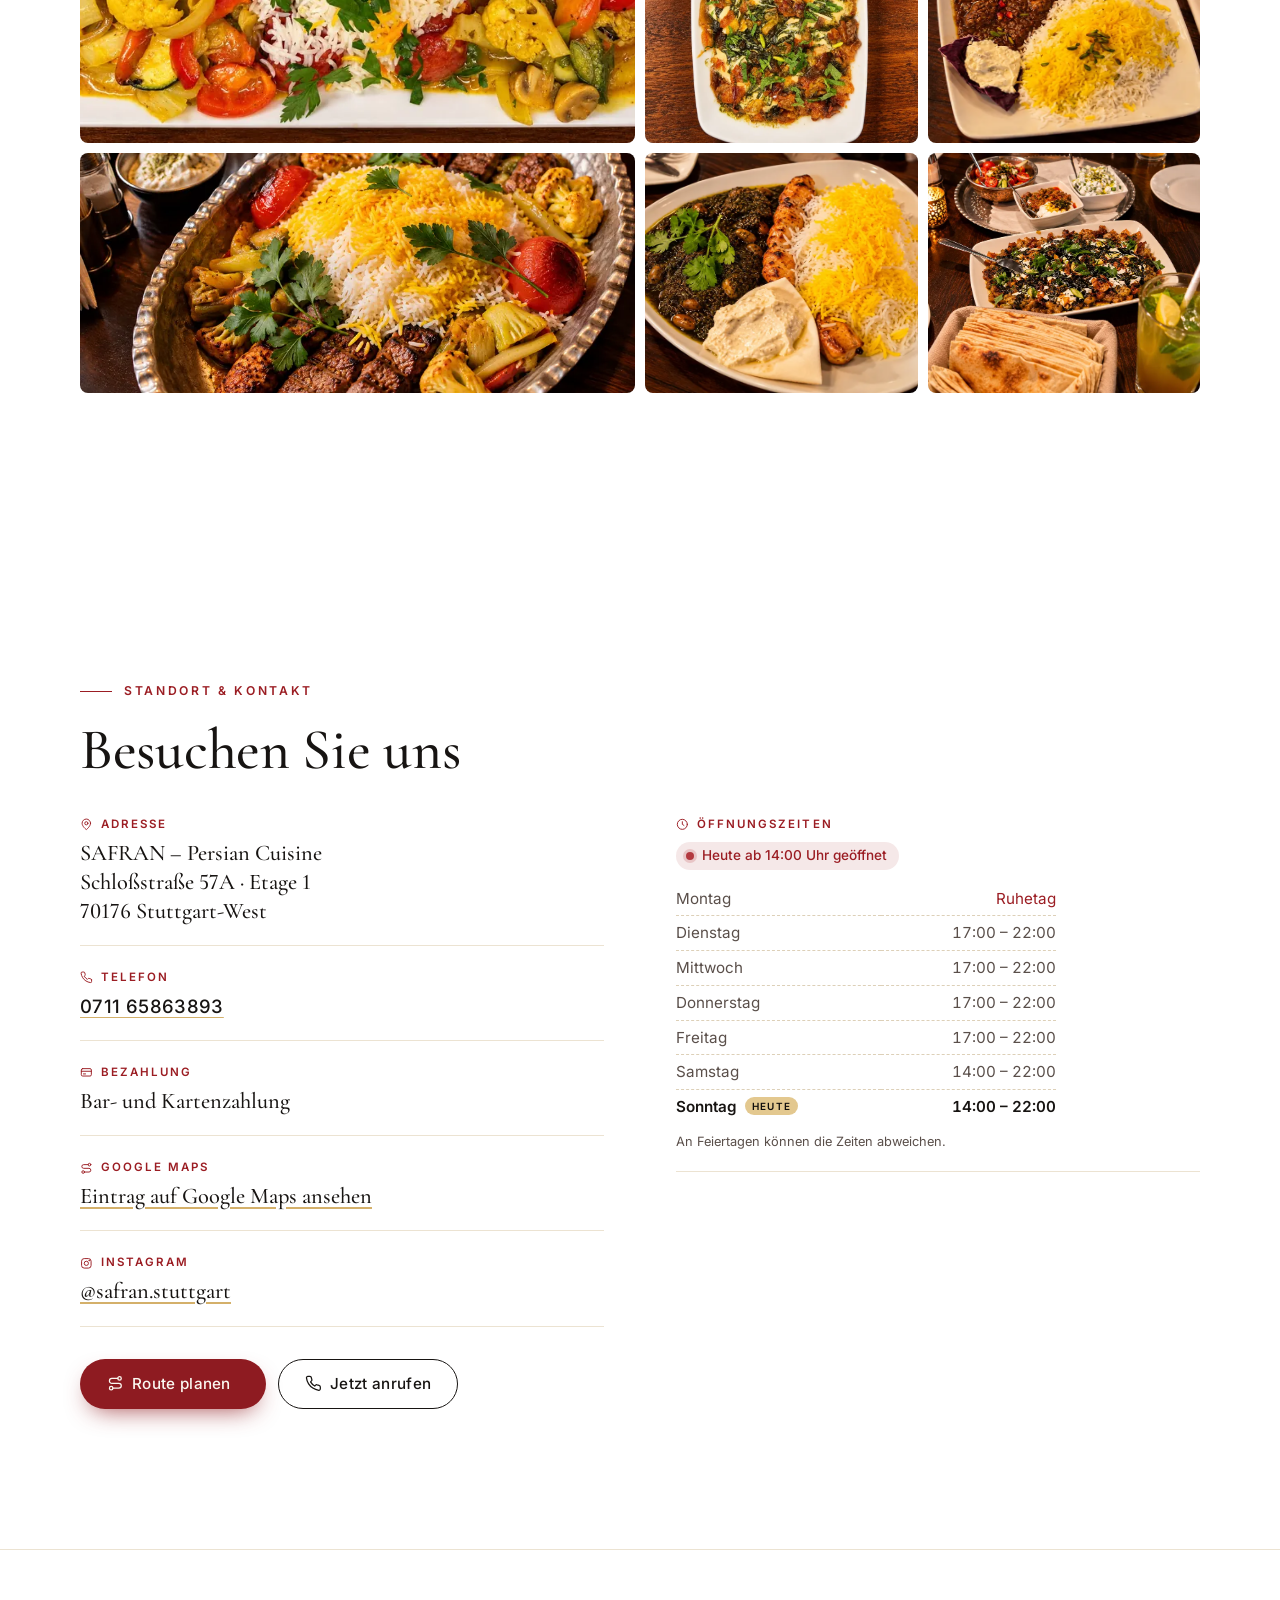
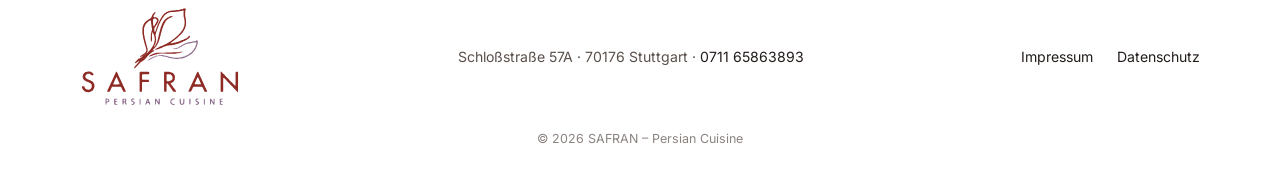
==== commit 8800e5ae: "Update preview: white header and footer Co-Authored-By: Claude Opus 5.5 <noreply@anthropic.com> Clau" ====
--- a/index.html
+++ b/index.html
@@ -7,7 +7,7 @@
   <title>SAFRAN – Persian Cuisine | Persisches Restaurant in Stuttgart-West</title>
   <meta name="description" content="SAFRAN – Persian Cuisine in der Schloßstraße 57A, 70176 Stuttgart: persische Grillgerichte, Kebab-Spezialitäten, Safranreis, Khoresht und hausgemachte Safran-Limonade.">
   <link rel="canonical" href="https://www.safran-stuttgart.de/">
-  <meta name="theme-color" content="#171412">
+  <meta name="theme-color" content="#ffffff">
   <meta name="format-detection" content="telephone=no">
 
   <meta property="og:type" content="restaurant.restaurant">
@@ -62,7 +62,7 @@
   <header class="site-header" data-header>
     <div class="container header-inner">
       <a class="brand" href="#top" aria-label="SAFRAN – Persian Cuisine, zur Startseite">
-        <img class="brand-mark" src="img/logo/logo-mark-light.svg" width="281" height="268" alt="">
+        <img class="brand-mark" src="img/logo/logo-mark-color.svg" width="281" height="268" alt="">
         <span class="brand-text">
           <span class="brand-name">SAFRAN</span>
           <span class="brand-sub">Persian Cuisine</span>
@@ -114,7 +114,7 @@
     <!-- HIGHLIGHTS (alle Punkte belegt durch die Speisekarte) -->
     <section class="highlights" aria-label="Das erwartet Sie">
       <ul class="container highlight-list">
-        <li><img class="icon-lg" src="img/logo/logo-mark-light.svg" width="281" height="268" alt=""><span><strong>Safranreis</strong>zu jedem Hauptgericht</span></li>
+        <li><img class="icon-lg" src="img/logo/logo-mark-color.svg" width="281" height="268" alt=""><span><strong>Safranreis</strong>zu jedem Hauptgericht</span></li>
         <li><svg class="icon-lg" aria-hidden="true"><use href="#i-flame"/></svg><span><strong>Vom Grill</strong>Lamm, Hähnchen &amp; Kubide</span></li>
         <li><svg class="icon-lg" aria-hidden="true"><use href="#i-leaf"/></svg><span><strong>Vegetarisch</strong>Khoresht &amp; Polo</span></li>
         <li><svg class="icon-lg" aria-hidden="true"><use href="#i-glass"/></svg><span><strong>Hausgemacht</strong>Safran-Limonade &amp; Safran-Eis</span></li>
@@ -531,7 +531,7 @@
 
   <footer class="site-footer">
     <div class="container footer-inner">
-      <a class="footer-brand" href="#top"><img src="img/logo/logo-light.svg" width="688" height="438" alt="SAFRAN – Persian Cuisine" loading="lazy"></a>
+      <a class="footer-brand" href="#top"><img src="img/logo/logo-color.svg" width="688" height="438" alt="SAFRAN – Persian Cuisine" loading="lazy"></a>
       <p class="footer-address">Schloßstraße 57A · 70176 Stuttgart · <a href="tel:+4971165863893">0711 65863893</a></p>
       <nav aria-label="Rechtliches" class="footer-nav">
         <a href="impressum.html">Impressum</a>
--- a/css/style.css
+++ b/css/style.css
@@ -55,7 +55,7 @@
   font-size: 1rem;
   line-height: 1.65;
   color: var(--ink);
-  background: var(--cream-100);
+  background: #fff;
   -webkit-font-smoothing: antialiased;
   text-rendering: optimizeLegibility;
   padding-bottom: 64px; /* Platz für Quickbar (mobil) */
@@ -225,7 +225,7 @@
 .section-head h2 { margin-bottom: 16px; }
 
 /* Über uns */
-.about { background: var(--cream-100); }
+.about { background: #fff; }
 .about h2 { color: var(--green-900); margin-bottom: 26px; }
 .about h2 em { color: var(--gold-600); }
 .about-grid { display: grid; gap: 48px; align-items: center; }
@@ -263,7 +263,7 @@
 .card p:last-child { font-size: .93rem; color: rgba(246, 241, 231, .75); margin: 0; }
 
 /* Speisekarte */
-.menu { background: var(--cream-50); }
+.menu { background: #fff; }
 .menu::before {
   content: ""; position: absolute; inset: 0; pointer-events: none; opacity: .5;
   background-image: radial-gradient(circle at 1px 1px, rgba(155, 29, 35, .18) 1px, transparent 0);
@@ -313,7 +313,7 @@
 .dish-price { font-variant-numeric: lining-nums tabular-nums; order: 2; font-family: var(--font-serif); font-size: 1.3rem; font-weight: 600; color: var(--gold-600); white-space: nowrap; }
 .dish p { margin: 6px 0 0; font-size: .92rem; color: var(--ink-soft); max-width: 40em; }
 .dish-featured {
-  background: #fff; border: 1px solid var(--cream-200); border-left: 3px solid var(--bordeaux);
+  background: var(--cream-50); border: 1px solid var(--cream-200); border-left: 3px solid var(--bordeaux);
   border-radius: var(--radius-sm); padding: 18px 20px; margin-bottom: 10px;
 }
 .badge { display: inline-block; margin-top: 10px; font-size: .68rem; font-weight: 600; letter-spacing: .14em; text-transform: uppercase; color: var(--green-700); background: rgba(47, 87, 71, .1); padding: 5px 10px; border-radius: 99px; }
@@ -364,7 +364,7 @@
 .lightbox[open] { animation: fade-in .3s var(--ease); }
 
 /* Kontakt */
-.contact { background: var(--cream-100); }
+.contact { background: #fff; }
 .contact h2 { color: var(--green-900); margin-bottom: 32px; }
 .contact-grid { display: block; }
 .contact-list { margin: 0 0 32px; display: grid; gap: 22px; }
@@ -492,7 +492,7 @@
 /* ---------- Rechtliche Seiten ---------- */
 .legal-page { padding-bottom: 0; }
 .legal-page .header-inner .btn-outline { color: var(--cream-100); }
-.legal { background: var(--cream-50); padding-block: clamp(48px, 8vw, 96px); }
+.legal { background: #fff; padding-block: clamp(48px, 8vw, 96px); }
 .legal-inner { max-width: 780px; }
 .legal h1 { font-size: clamp(2.4rem, 7vw, 3.6rem); color: var(--green-900); margin: 32px 0 24px; }
 .legal h2 { font-size: 1.6rem; color: var(--green-900); margin: 36px 0 10px; }
@@ -502,3 +502,43 @@
 .legal hr { border: 0; border-top: 1px solid var(--cream-300); margin: 28px 0; }
 .legal p a { overflow-wrap: anywhere; }
 .legal a { color: var(--green-700); text-decoration-color: var(--gold-500); }
+
+/* ---------- Helle Abschnitte (Highlights, Spezialitäten, Galerie) ---------- */
+.highlights { background: #fff; color: var(--ink); border-top: 0; border-bottom: 1px solid var(--cream-200); }
+.highlight-list li { color: var(--ink-soft); }
+.highlight-list strong { color: var(--green-900); }
+.highlights .icon-lg { color: var(--bordeaux); }
+.specials, .gallery { background: #fff; color: var(--ink); }
+.specials::before { display: none; }
+.specials h2, .gallery h2 { color: var(--green-900); }
+.specials .eyebrow, .gallery .eyebrow { color: var(--gold-600); }
+.specials .section-head p { color: var(--ink-soft); }
+.card { background: #fff; border-color: var(--cream-200); }
+.card:hover { border-color: var(--gold-500); }
+.card-kicker { color: var(--gold-600); }
+.card h3 { color: var(--green-900); }
+.card p:last-child { color: var(--ink-soft); }
+.gallery { padding-top: 0; }
+
+/* ---------- Helle Kopfzeile und Footer ---------- */
+.site-header { background: rgba(255, 255, 255, .96); color: var(--ink); border-bottom: 1px solid var(--cream-200); }
+.brand { color: var(--ink); }
+.brand-name { color: #8e2b25; }
+.brand-sub { color: #8d6a8c; }
+.nav-toggle { border-color: var(--cream-300); }
+.nav-toggle-bars, .nav-toggle-bars::before, .nav-toggle-bars::after { background: var(--ink); }
+.nav-toggle[aria-expanded="true"] .nav-toggle-bars { background: transparent; }
+.site-nav { background: #fff; border-bottom-color: var(--cream-200); }
+.site-nav li + li { border-top-color: var(--cream-200); }
+.site-nav ul a { color: var(--ink); }
+.site-nav ul a:hover { color: var(--bordeaux); }
+.legal-page .header-inner .btn-outline { color: var(--ink); border-color: var(--cream-300); }
+.legal-page .header-inner .btn-outline:hover { color: var(--cream-50); }
+.site-footer { background: #fff; color: var(--ink-soft); border-top: 1px solid var(--cream-200); }
+.footer-address a, .footer-nav a { color: var(--ink); }
+.footer-address a:hover, .footer-nav a:hover { color: var(--bordeaux); }
+@media (min-width: 900px) {
+  .site-nav ul a { color: var(--ink); }
+  .site-nav ul a::after { background: var(--bordeaux); }
+  .site-nav ul a[aria-current="true"] { color: var(--bordeaux); }
+}
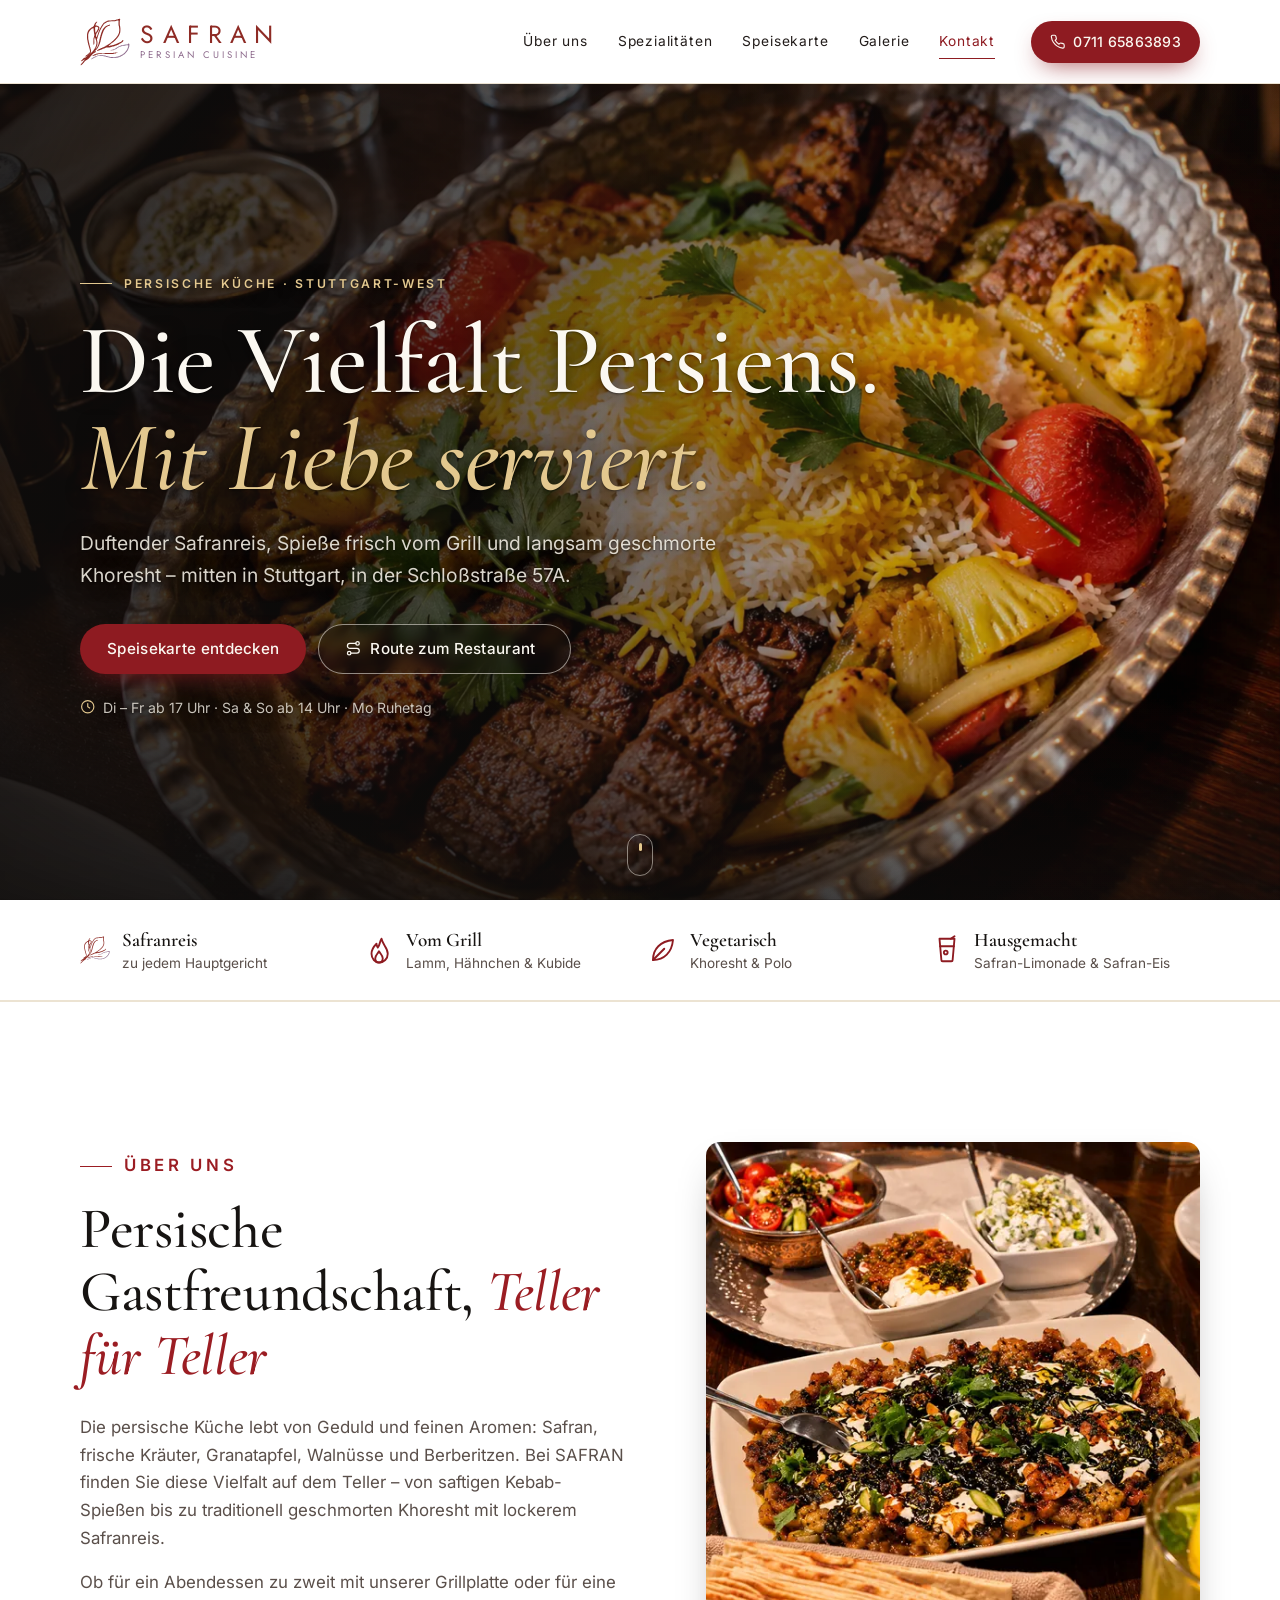
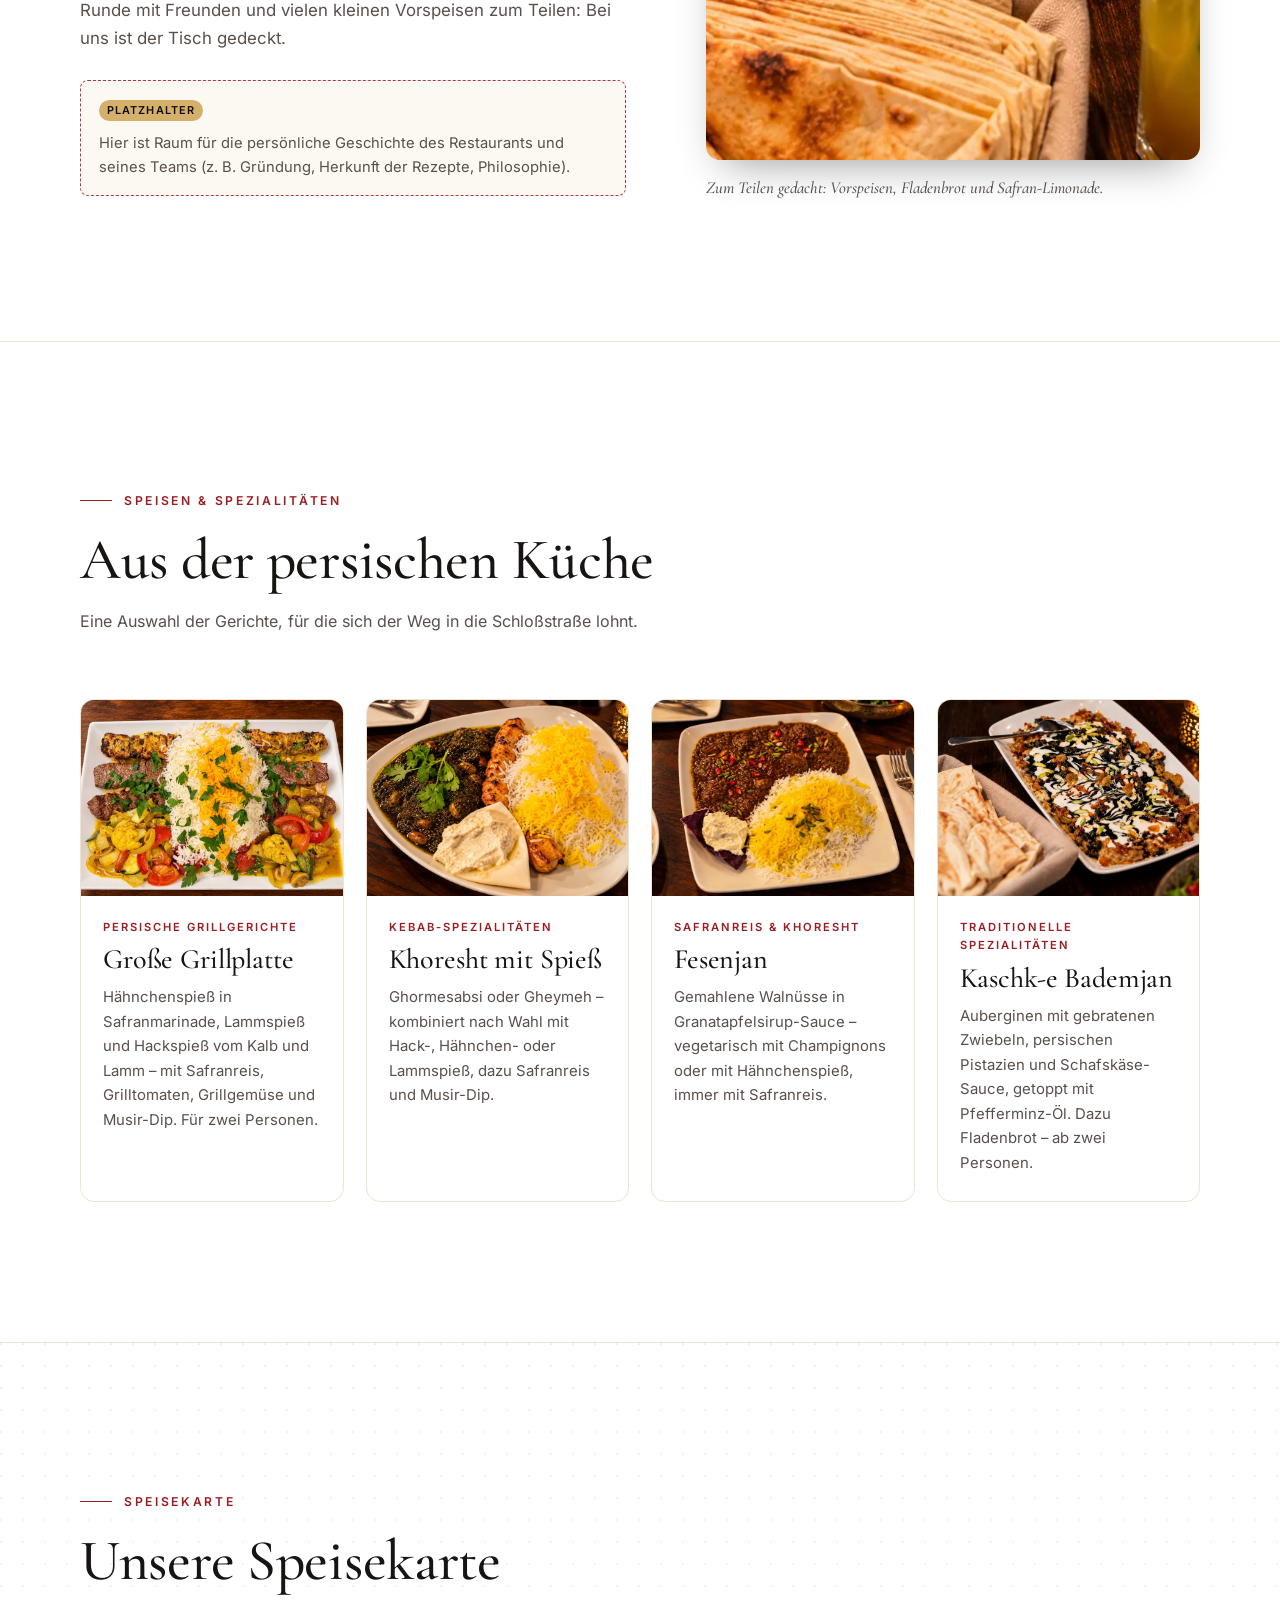
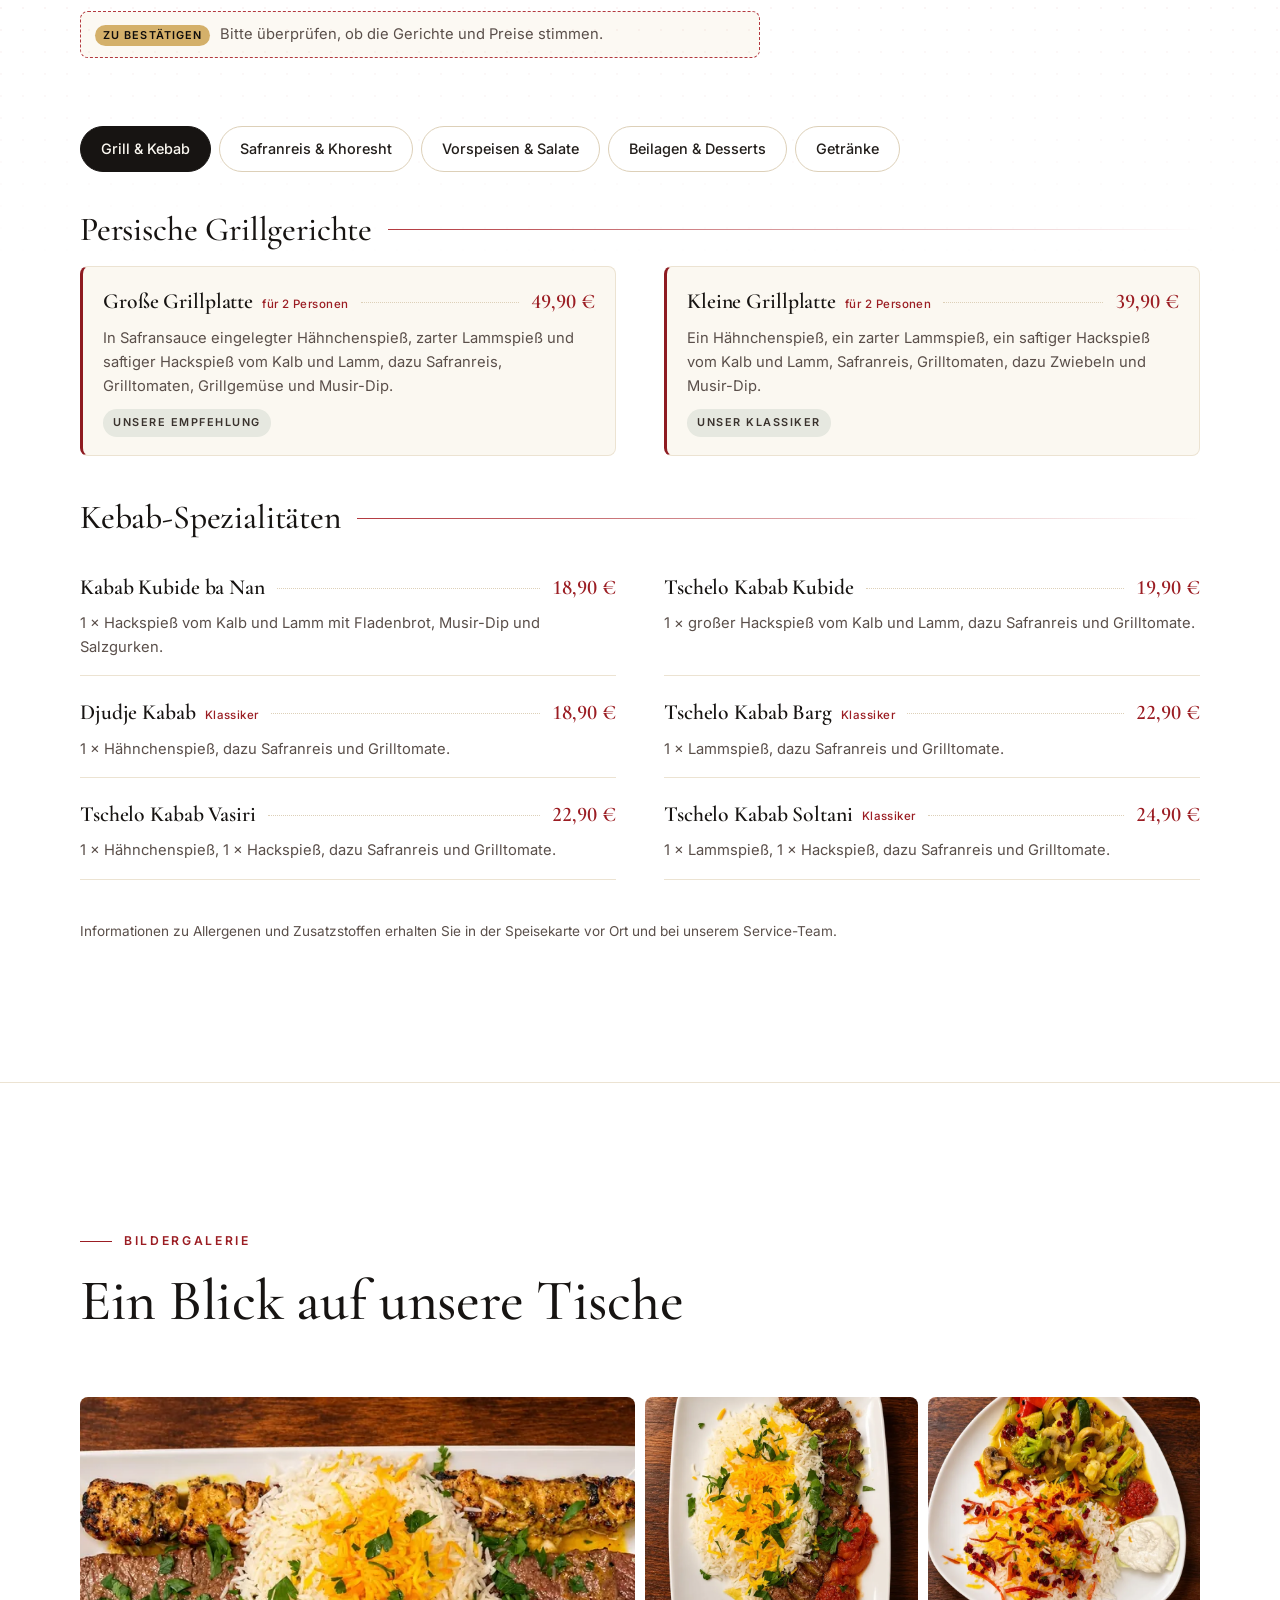
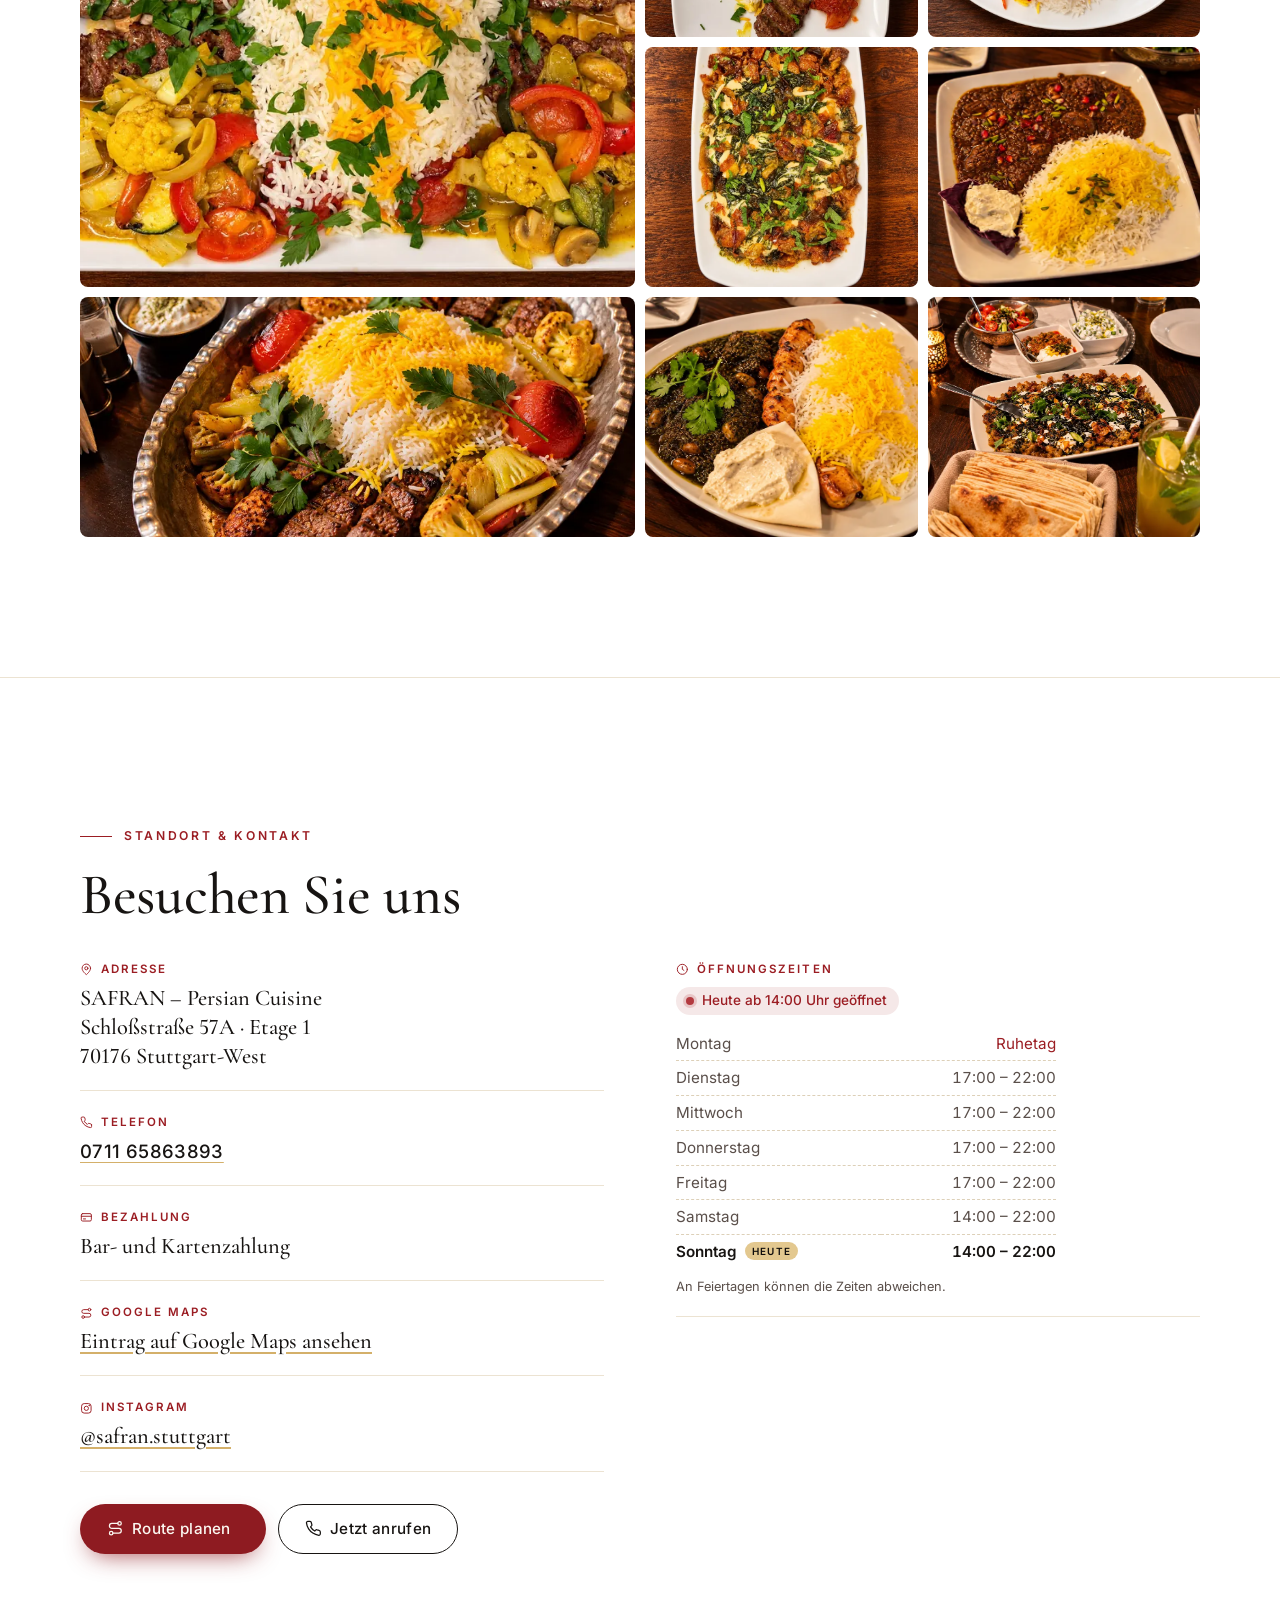
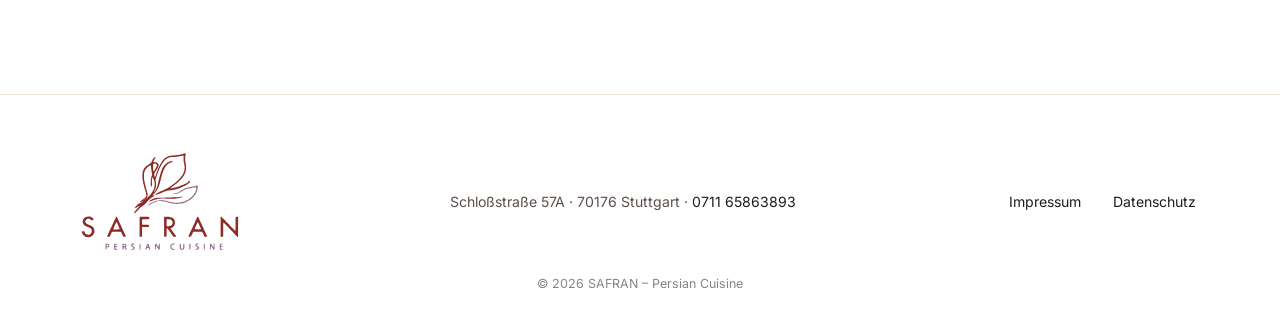
==== commit c7cc991a: "Update preview: polish pass Co-Authored-By: Claude Opus 5.5 <noreply@anthropic.com> Claude-Session: " ====
--- a/index.html
+++ b/index.html
@@ -458,7 +458,7 @@
 
       <dialog class="lightbox" data-lightbox aria-label="Bildansicht">
         <button type="button" class="lightbox-close" data-lightbox-close aria-label="Bildansicht schließen">×</button>
-        <img src="" alt="" data-lightbox-img>
+        <img alt="" data-lightbox-img>
       </dialog>
     </section>
 
--- a/css/style.css
+++ b/css/style.css
@@ -518,7 +518,6 @@
 .card-kicker { color: var(--gold-600); }
 .card h3 { color: var(--green-900); }
 .card p:last-child { color: var(--ink-soft); }
-.gallery { padding-top: 0; }
 
 /* ---------- Helle Kopfzeile und Footer ---------- */
 .site-header { background: rgba(255, 255, 255, .96); color: var(--ink); border-bottom: 1px solid var(--cream-200); }
@@ -542,3 +541,8 @@
   .site-nav ul a::after { background: var(--bordeaux); }
   .site-nav ul a[aria-current="true"] { color: var(--bordeaux); }
 }
+
+/* ---------- Feinschliff ---------- */
+.section p.eyebrow { color: var(--gold-600); }
+.about, .specials, .menu, .gallery, .contact { border-top: 1px solid var(--cream-200); }
+.footer-nav a { display: inline-block; padding: 10px 4px; }
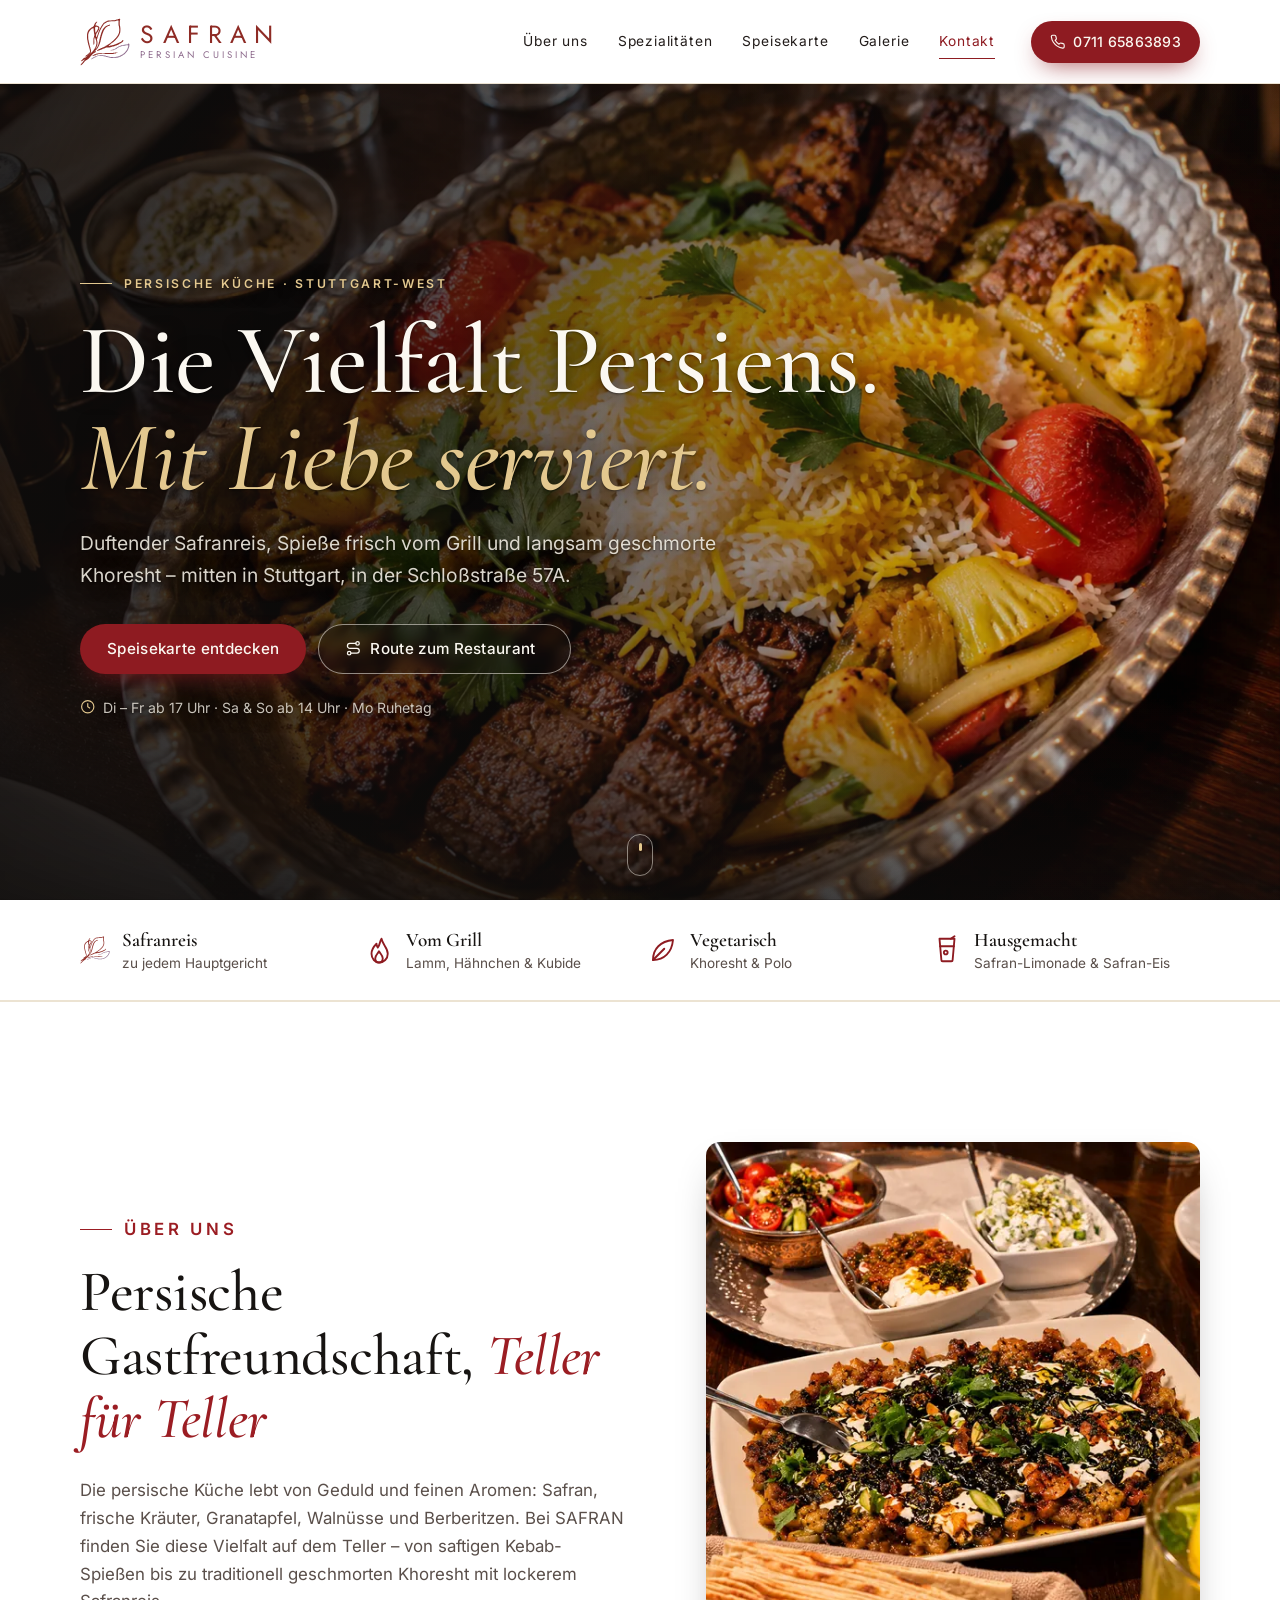
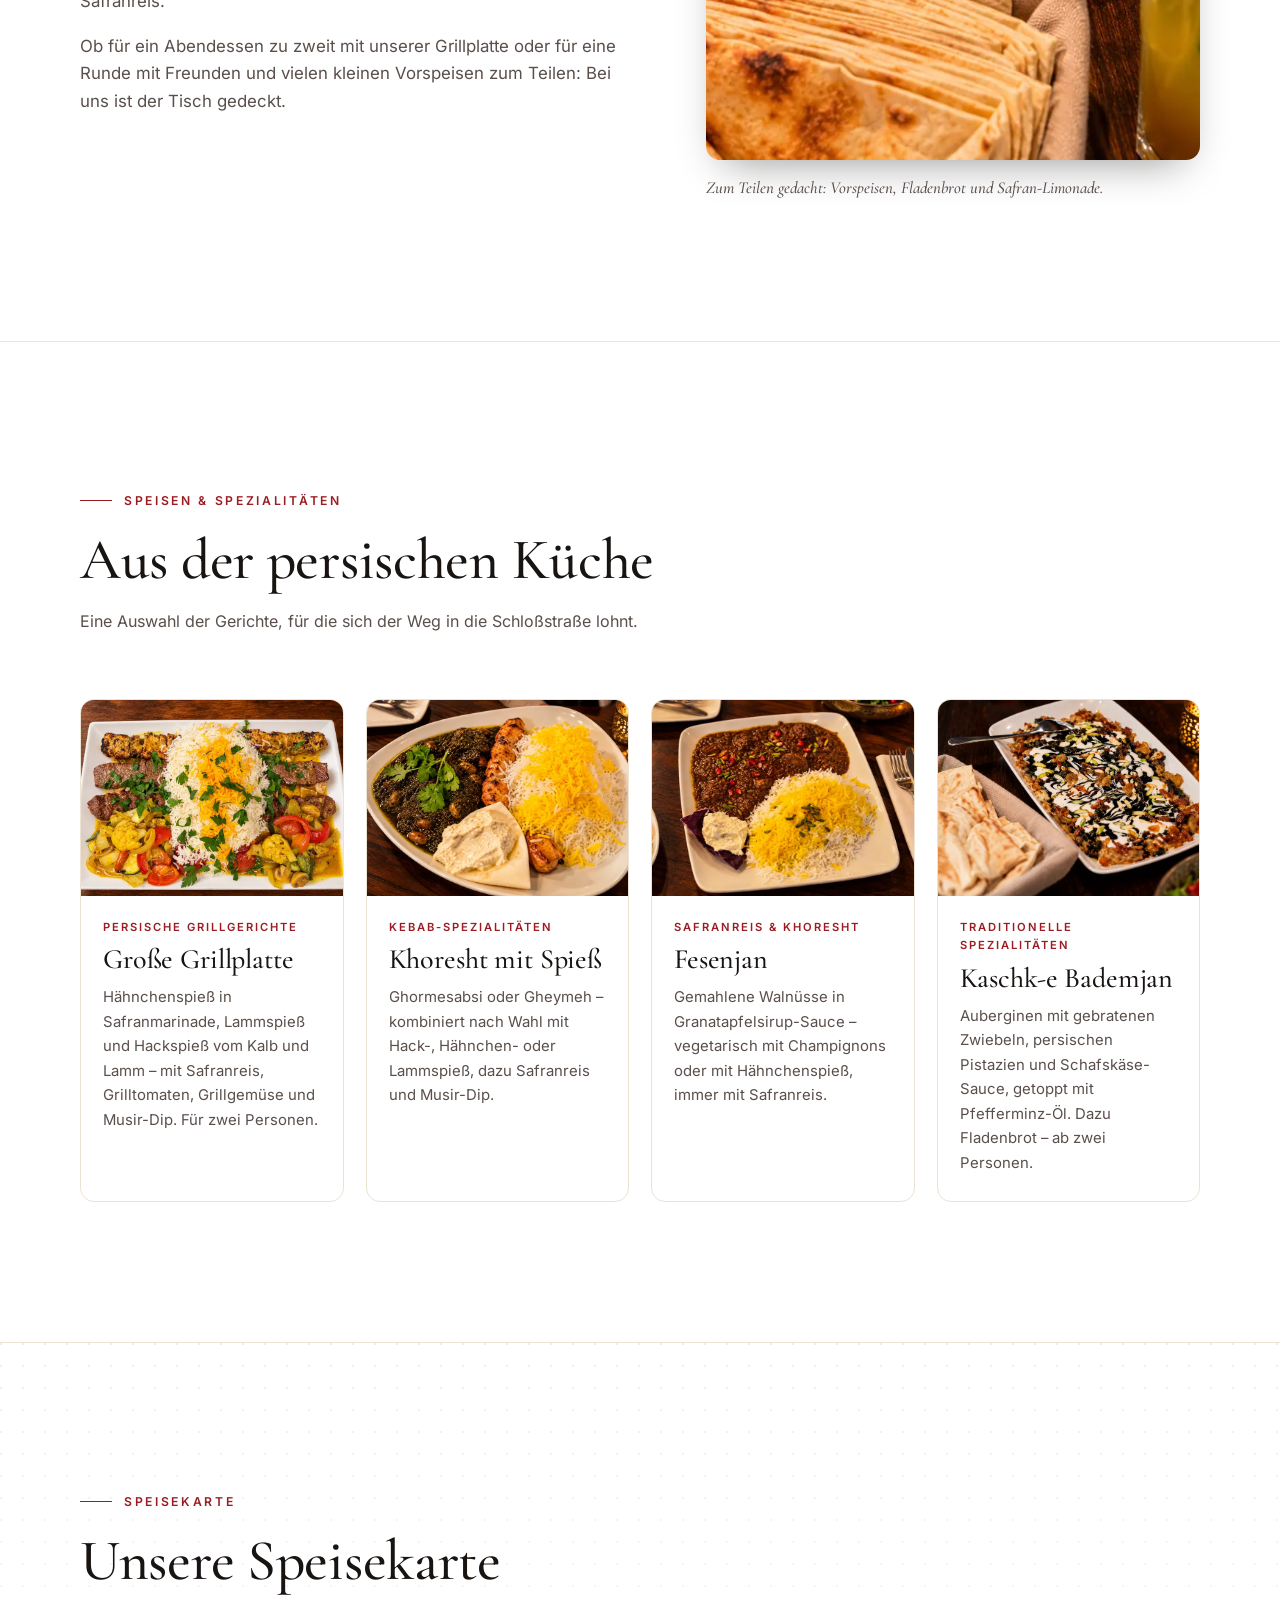
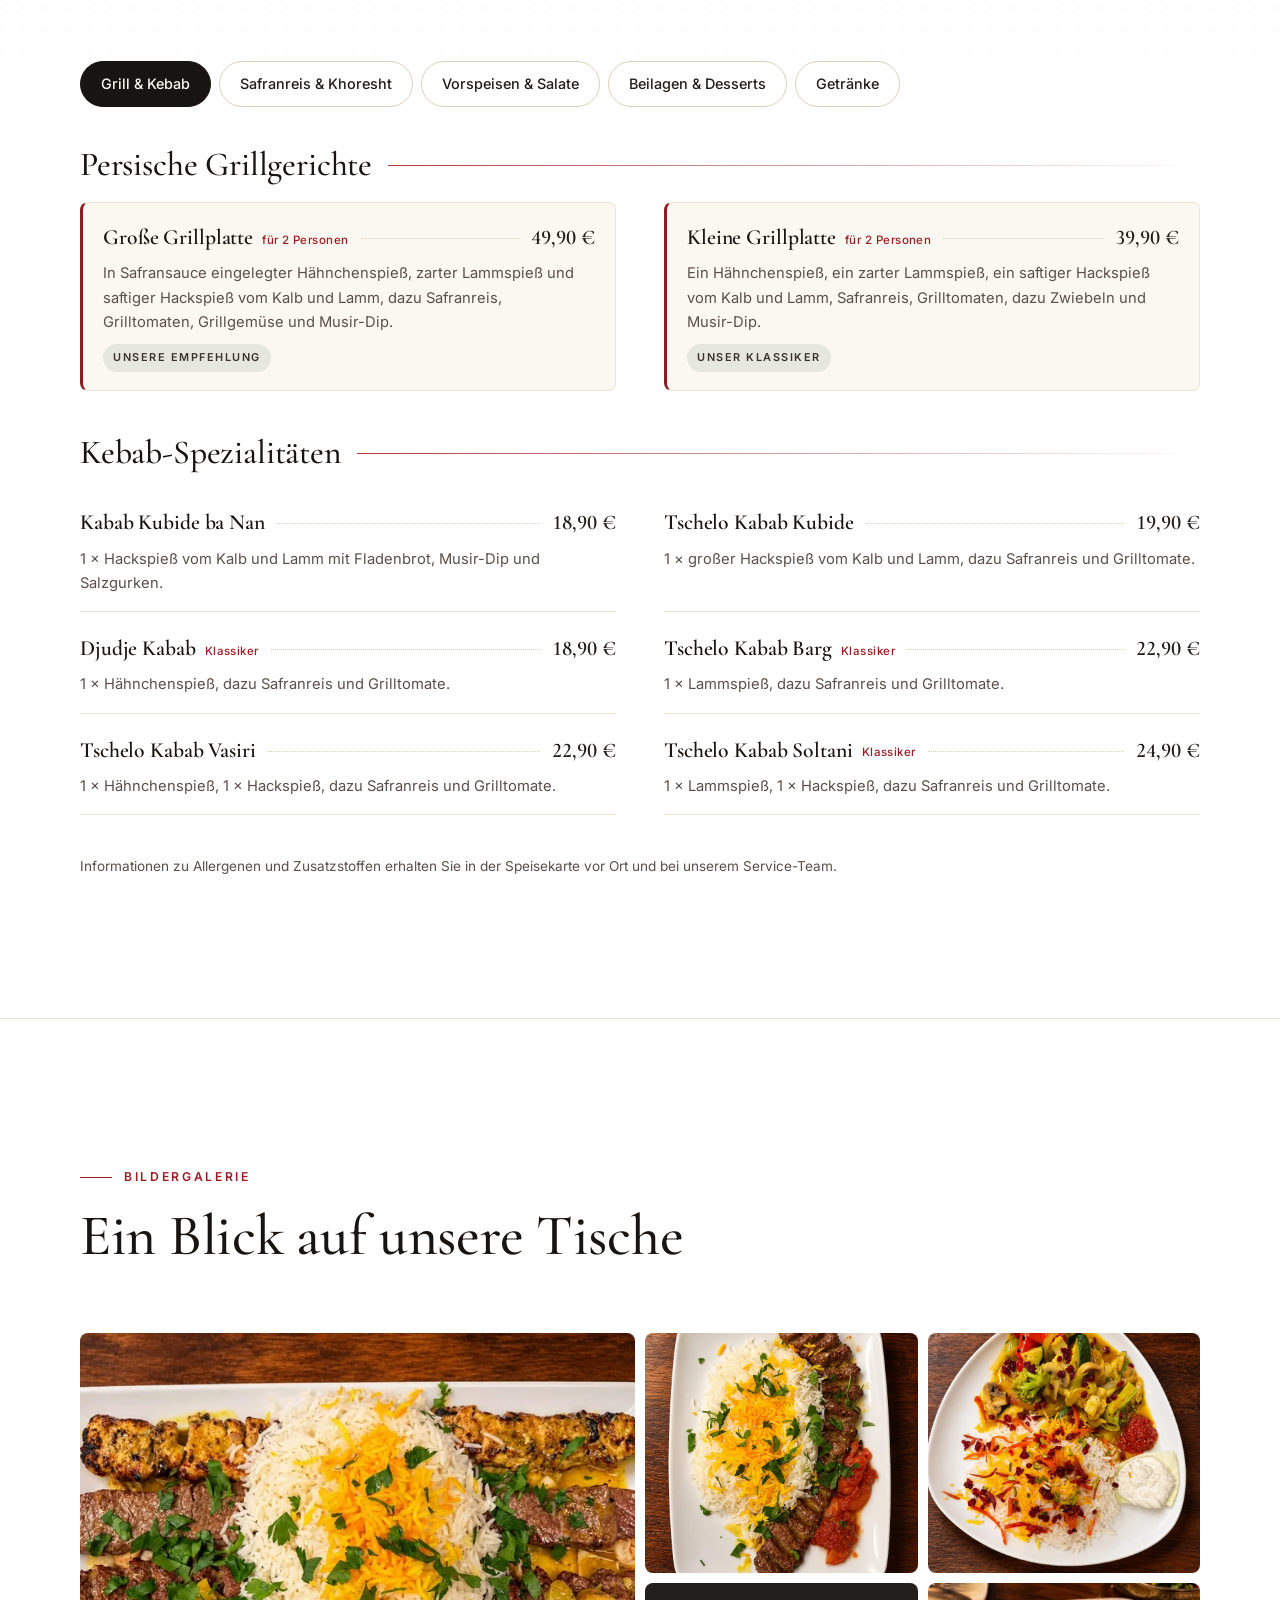
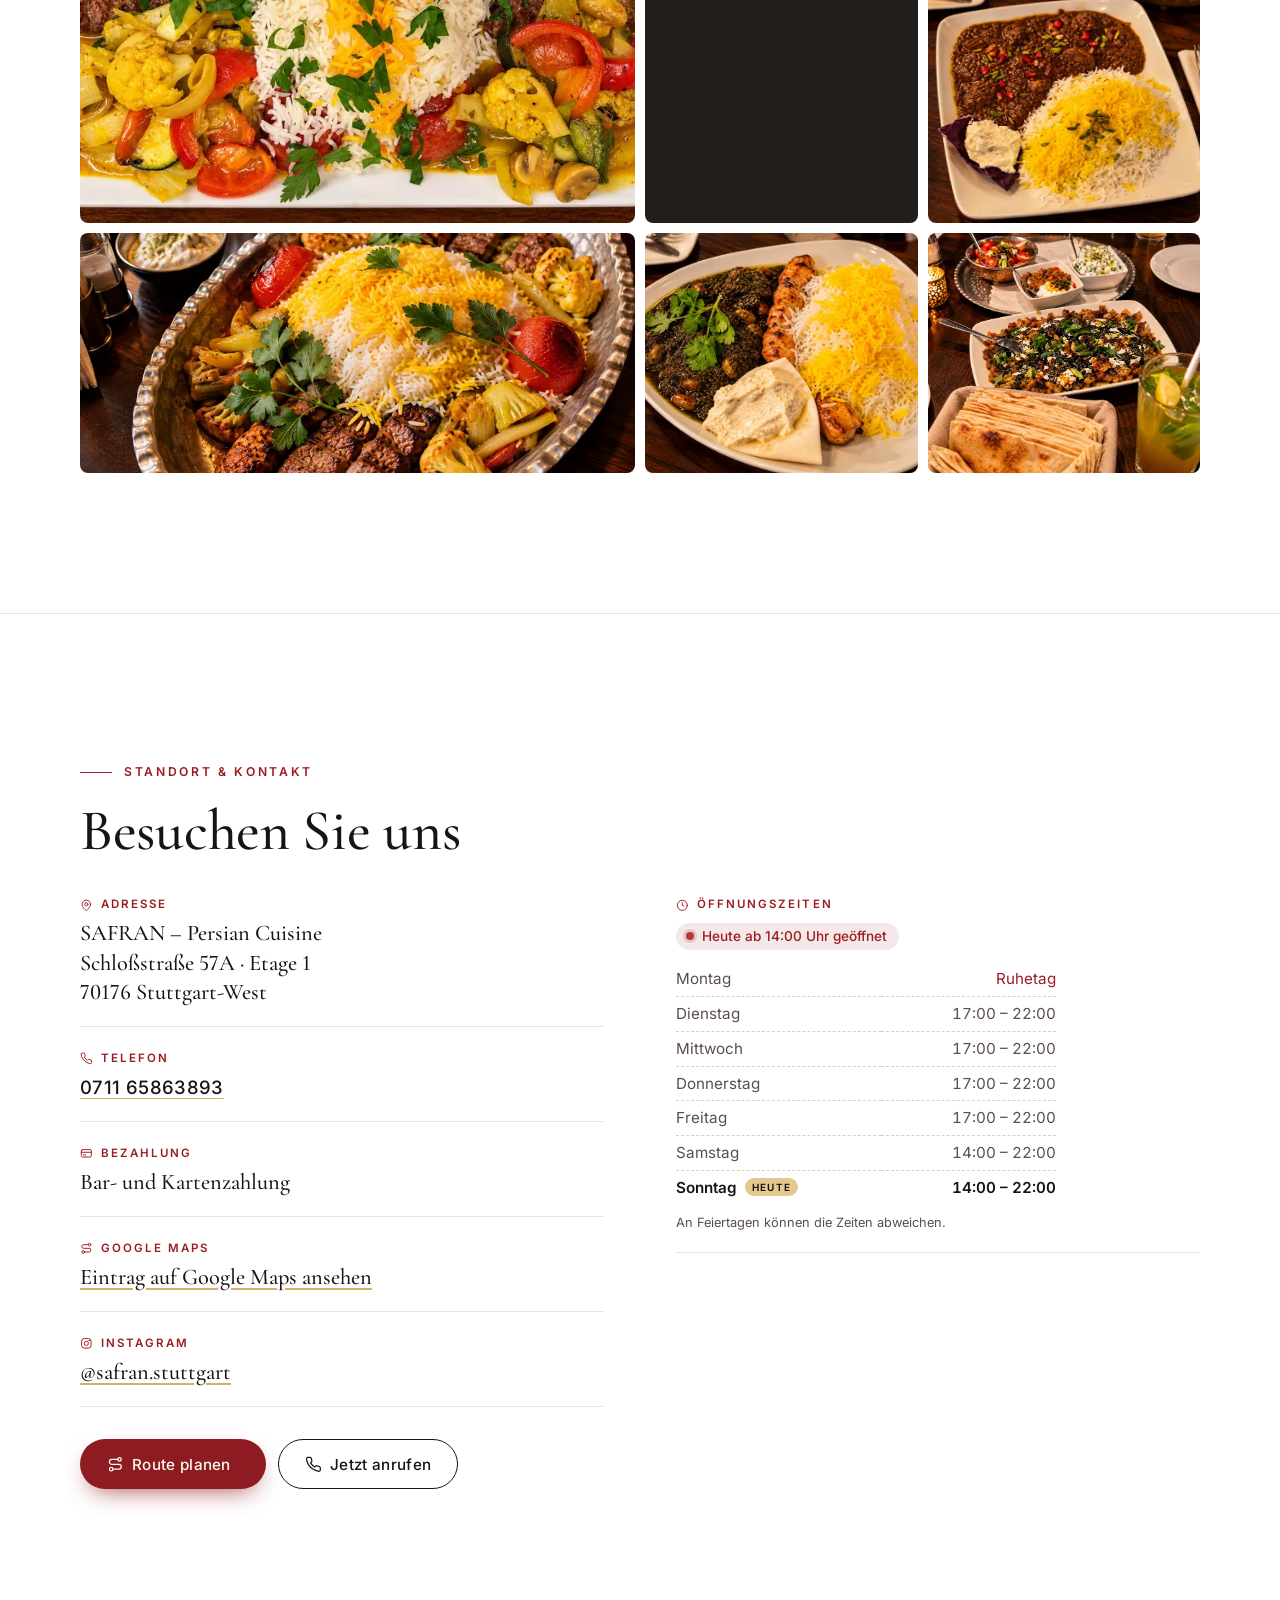
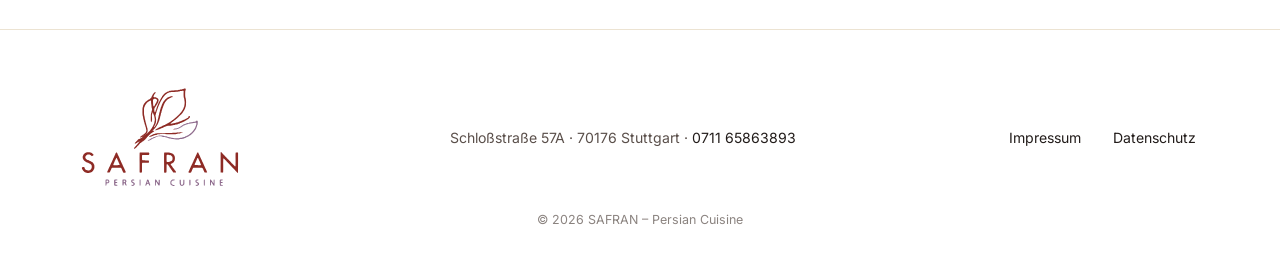
==== commit b69d259f: "Update preview: placeholders removed Co-Authored-By: Claude Opus 5.5 <noreply@anthropic.com> Claude-" ====
--- a/index.html
+++ b/index.html
@@ -129,11 +129,6 @@
           <h2 id="about-title">Persische Gastfreundschaft, <em>Teller für Teller</em></h2>
           <p>Die persische Küche lebt von Geduld und feinen Aromen: Safran, frische Kräuter, Granatapfel, Walnüsse und Berberitzen. Bei SAFRAN finden Sie diese Vielfalt auf dem Teller – von saftigen Kebab-Spießen bis zu traditionell geschmorten Khoresht mit lockerem Safranreis.</p>
           <p>Ob für ein Abendessen zu zweit mit unserer Grillplatte oder für eine Runde mit Freunden und vielen kleinen Vorspeisen zum Teilen: Bei uns ist der Tisch gedeckt.</p>
-
-          <div class="placeholder" role="note">
-            <span class="tag">Platzhalter</span>
-            <p>Hier ist Raum für die persönliche Geschichte des Restaurants und seines Teams (z.&nbsp;B. Gründung, Herkunft der Rezepte, Philosophie).</p>
-          </div>
         </div>
         <figure class="about-media">
           <picture>
@@ -212,7 +207,6 @@
         <header class="section-head section-head-dark">
           <p class="eyebrow eyebrow-dark"><span class="eyebrow-line" aria-hidden="true"></span>Speisekarte</p>
           <h2 id="menu-title">Unsere Speisekarte</h2>
-          <p class="placeholder placeholder-inline" role="note"><span class="tag">Zu bestätigen</span> Bitte überprüfen, ob die Gerichte und Preise stimmen.</p>
         </header>
 
         <div class="menu-tabs" data-tabs>
--- a/css/style.css
+++ b/css/style.css
@@ -546,3 +546,5 @@
 .section p.eyebrow { color: var(--gold-600); }
 .about, .specials, .menu, .gallery, .contact { border-top: 1px solid var(--cream-200); }
 .footer-nav a { display: inline-block; padding: 10px 4px; }
+.menu .dish-price { color: var(--ink); }
+.combo .dish-price { color: var(--gold-300); }
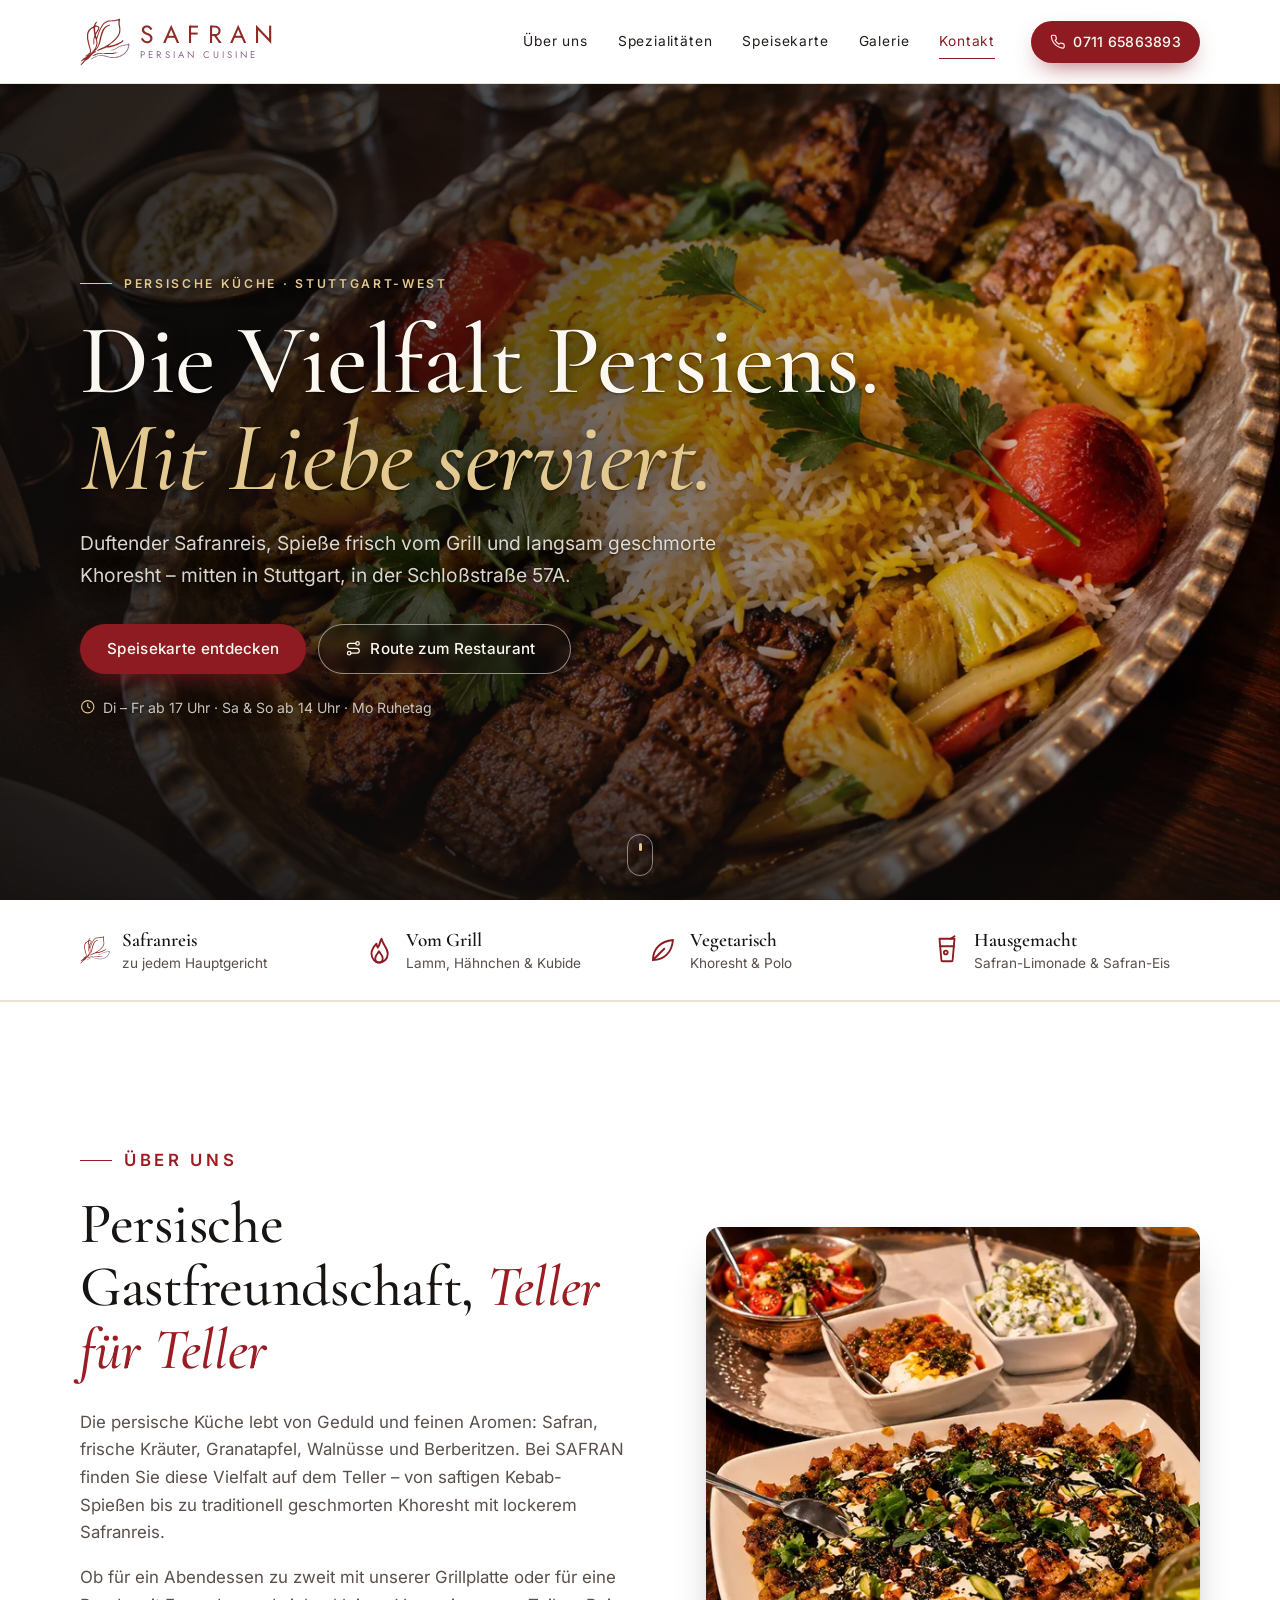
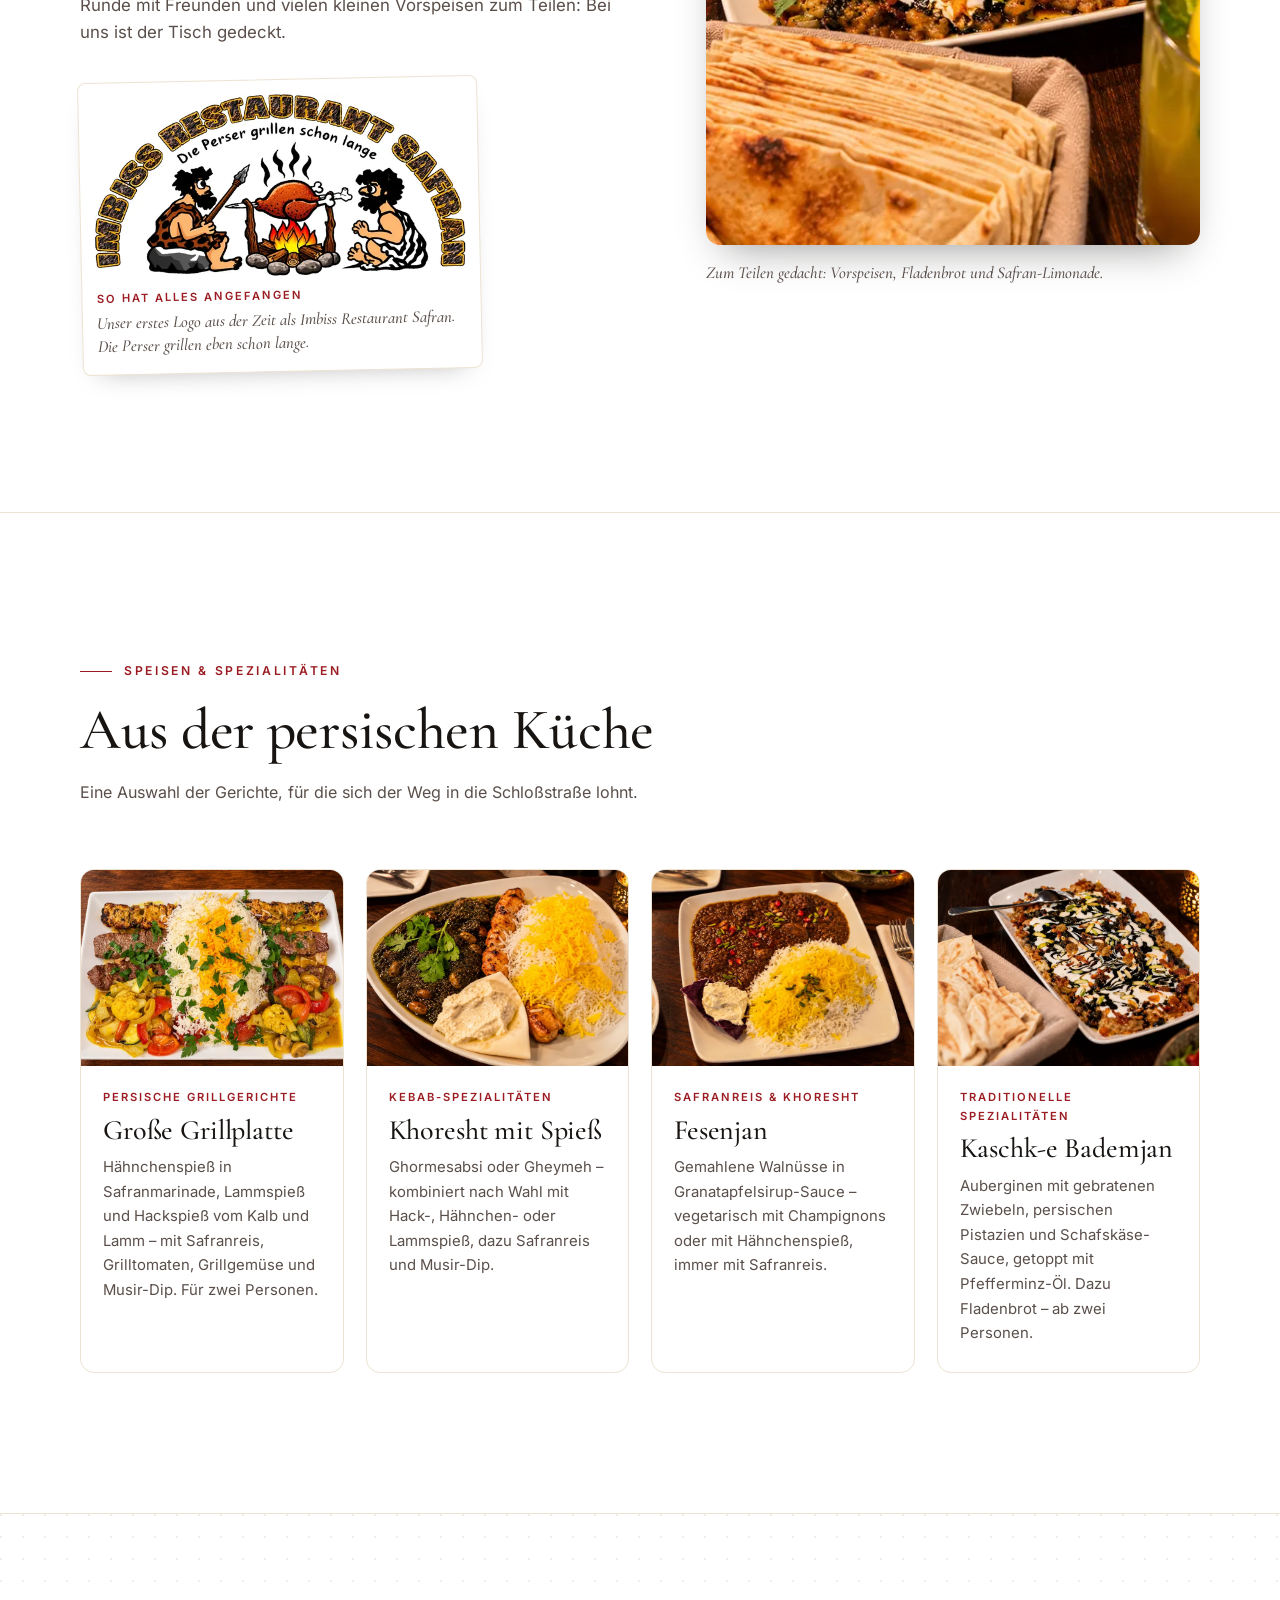
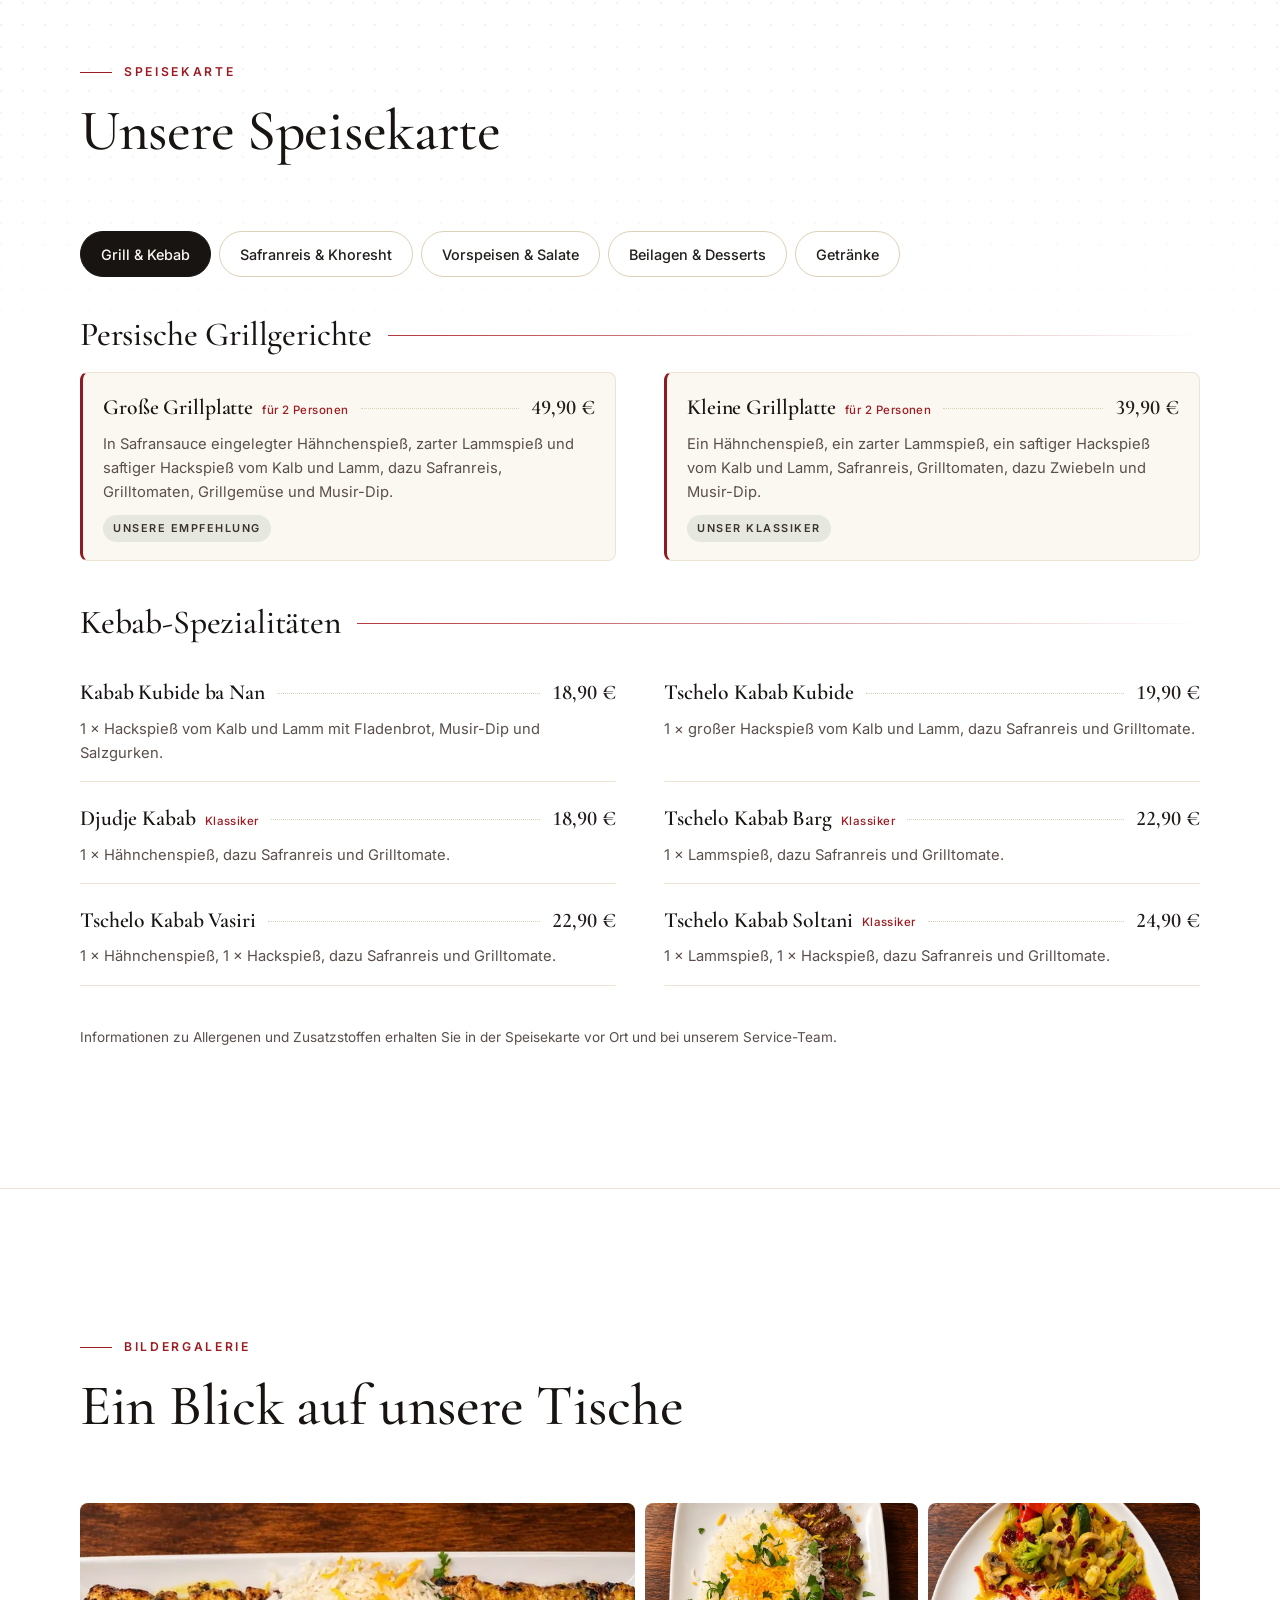
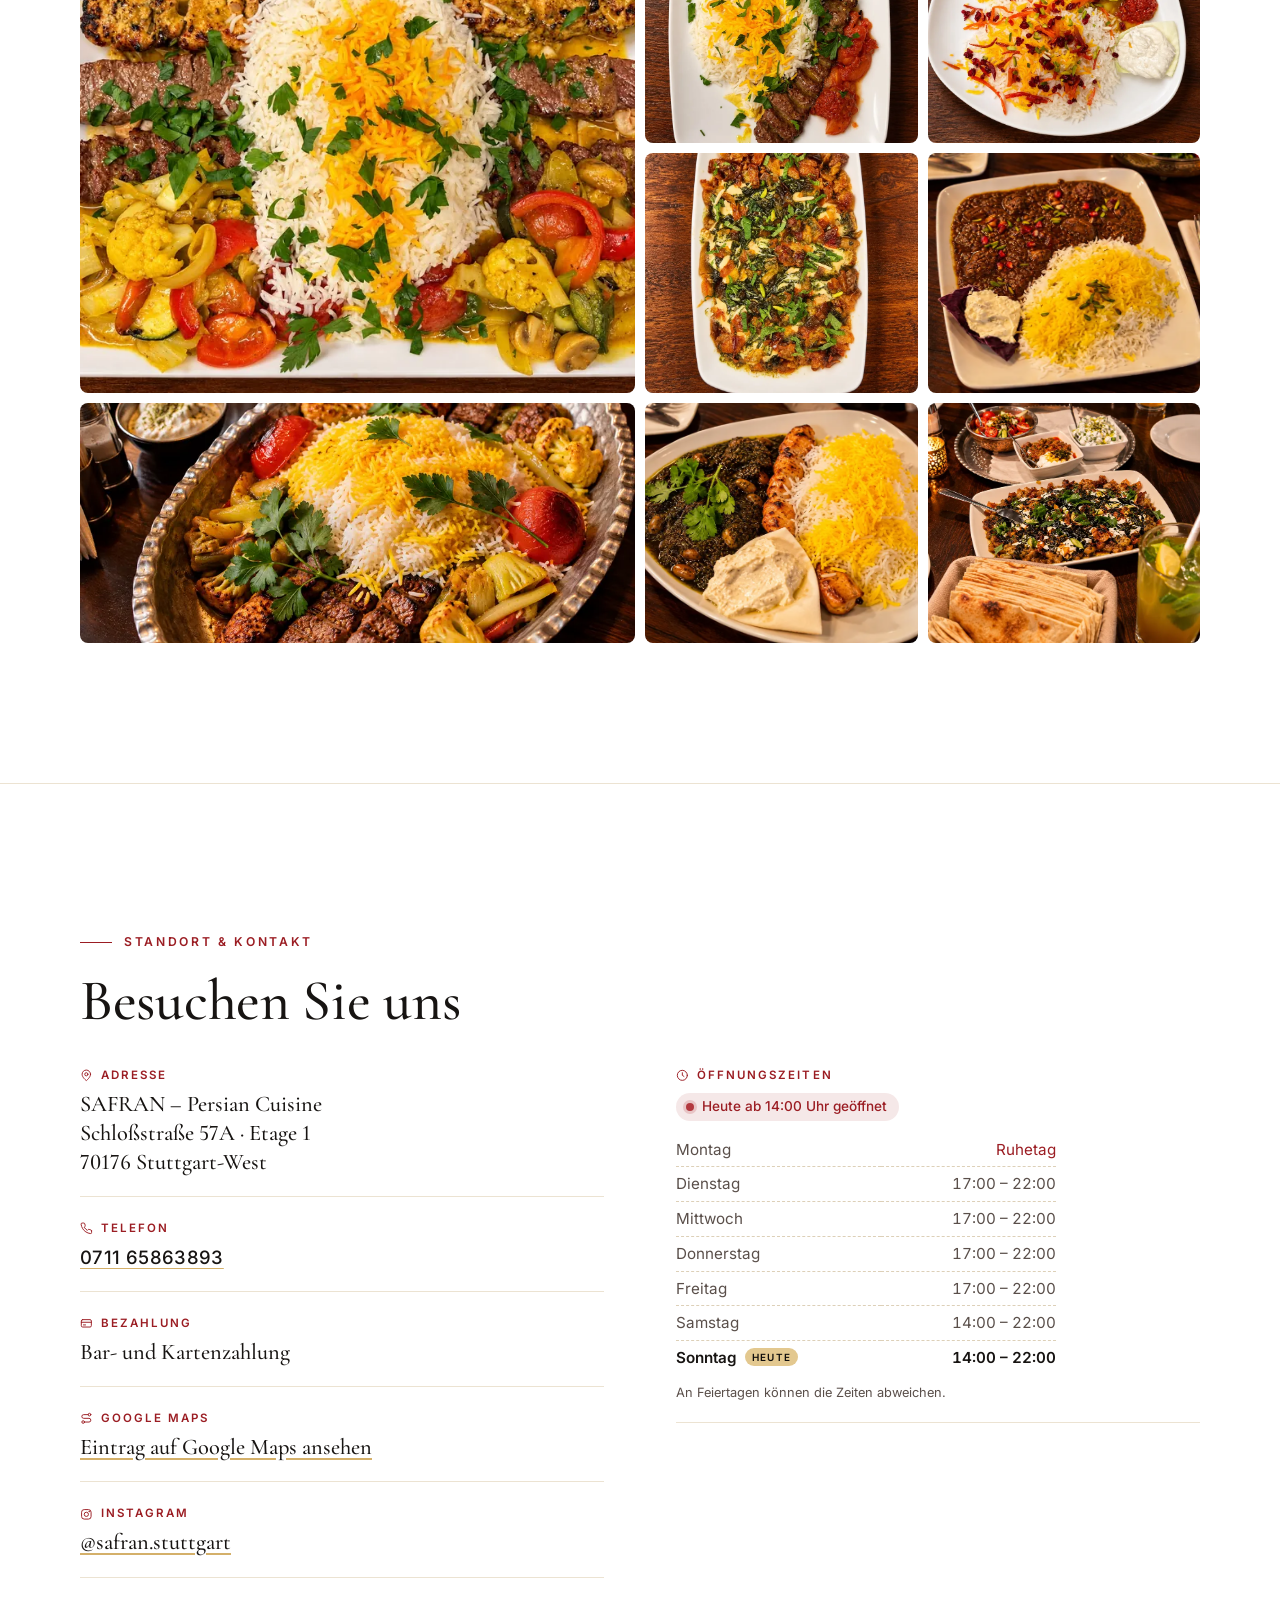
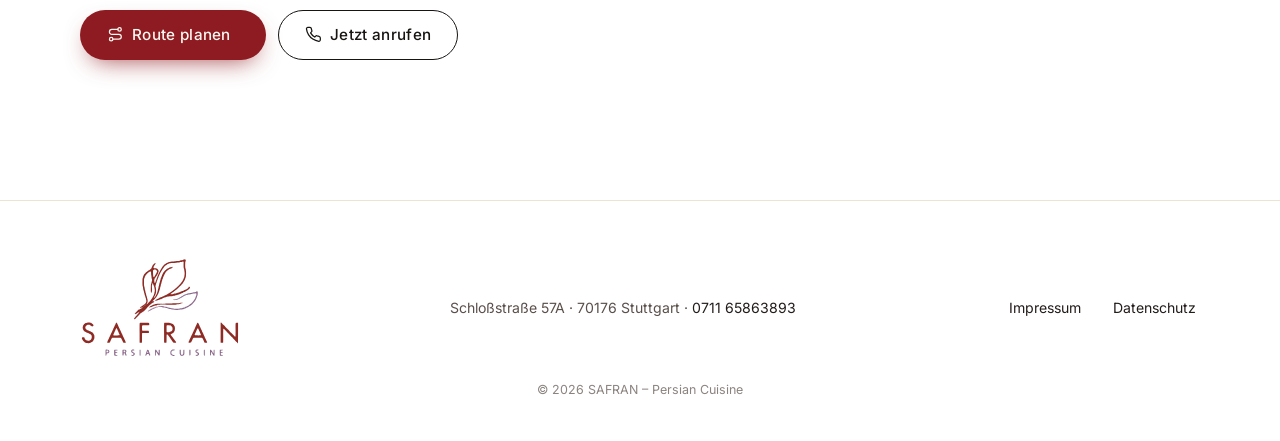
==== commit c946e9c0: "Update preview: memento logo Co-Authored-By: Claude Opus 5.5 <noreply@anthropic.com> Claude-Session:" ====
--- a/index.html
+++ b/index.html
@@ -129,6 +129,11 @@
           <h2 id="about-title">Persische Gastfreundschaft, <em>Teller für Teller</em></h2>
           <p>Die persische Küche lebt von Geduld und feinen Aromen: Safran, frische Kräuter, Granatapfel, Walnüsse und Berberitzen. Bei SAFRAN finden Sie diese Vielfalt auf dem Teller – von saftigen Kebab-Spießen bis zu traditionell geschmorten Khoresht mit lockerem Safranreis.</p>
           <p>Ob für ein Abendessen zu zweit mit unserer Grillplatte oder für eine Runde mit Freunden und vielen kleinen Vorspeisen zum Teilen: Bei uns ist der Tisch gedeckt.</p>
+
+          <figure class="memento">
+            <img src="img/anfaenge-logo-600.webp" srcset="img/anfaenge-logo-600.webp 600w, img/anfaenge-logo-1200.webp 1200w" sizes="(min-width: 900px) 380px, 90vw" width="600" height="295" loading="lazy" decoding="async" alt="Erstes Logo: „Imbiss Restaurant Safran – Die Perser grillen schon lange“, zwei Steinzeitmenschen grillen am Lagerfeuer">
+            <figcaption><strong>So hat alles angefangen</strong> Unser erstes Logo aus der Zeit als Imbiss Restaurant Safran. Die Perser grillen eben schon lange.</figcaption>
+          </figure>
         </div>
         <figure class="about-media">
           <picture>
--- a/css/style.css
+++ b/css/style.css
@@ -548,3 +548,14 @@
 .footer-nav a { display: inline-block; padding: 10px 4px; }
 .menu .dish-price { color: var(--ink); }
 .combo .dish-price { color: var(--gold-300); }
+
+/* ---------- Andenken: erstes Logo ---------- */
+.memento {
+  margin: 32px 0 0; max-width: 400px; padding: 14px 14px 16px;
+  background: #fff; border: 1px solid var(--cream-200); border-radius: var(--radius-sm);
+  box-shadow: 0 12px 28px -18px rgba(15, 10, 8, .35); transform: rotate(-1.2deg);
+}
+.memento img { width: 100%; height: auto; }
+.memento figcaption { margin-top: 12px; font-family: var(--font-serif); font-style: italic; font-size: 1.05rem; line-height: 1.4; color: var(--ink-soft); }
+.memento figcaption strong { display: block; font-family: var(--font-sans); font-style: normal; font-size: .7rem; font-weight: 600; letter-spacing: .18em; text-transform: uppercase; color: var(--gold-600); margin-bottom: 4px; }
+@media (prefers-reduced-motion: reduce) { .memento { transform: none; } }
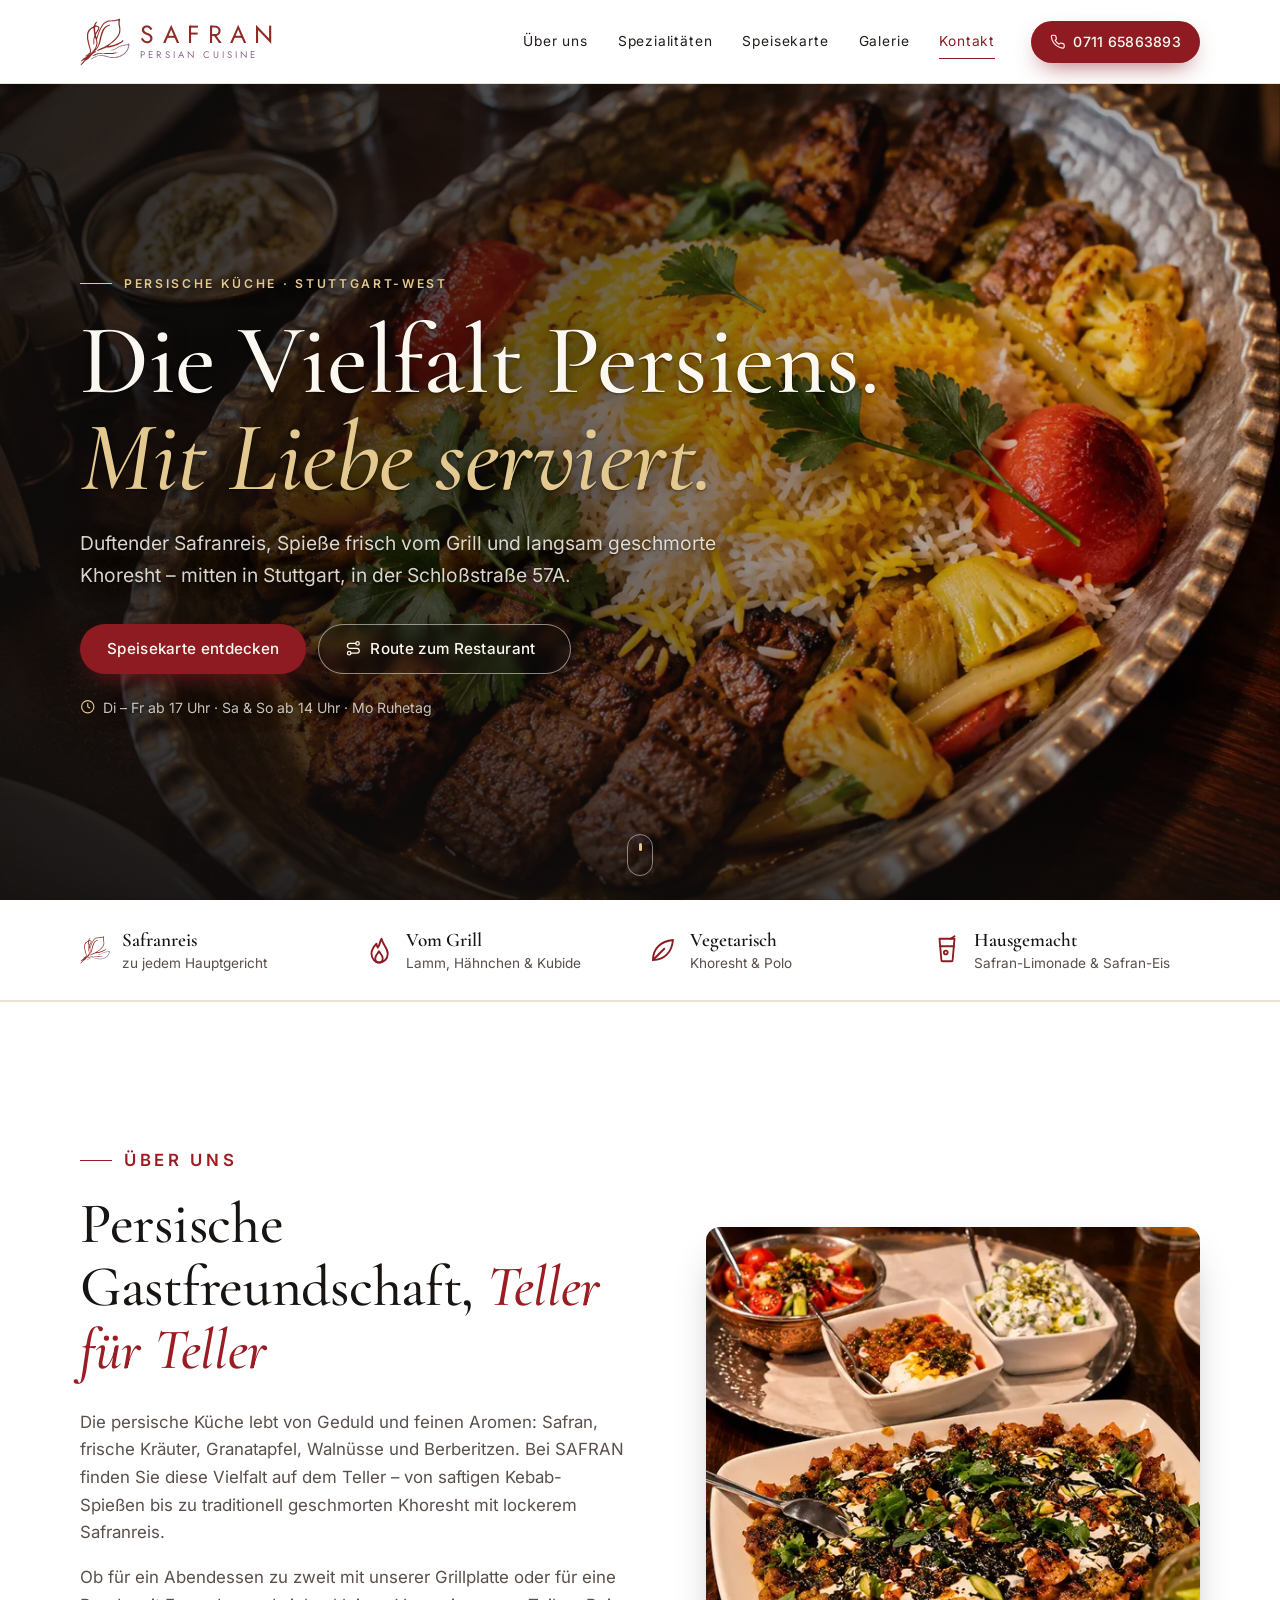
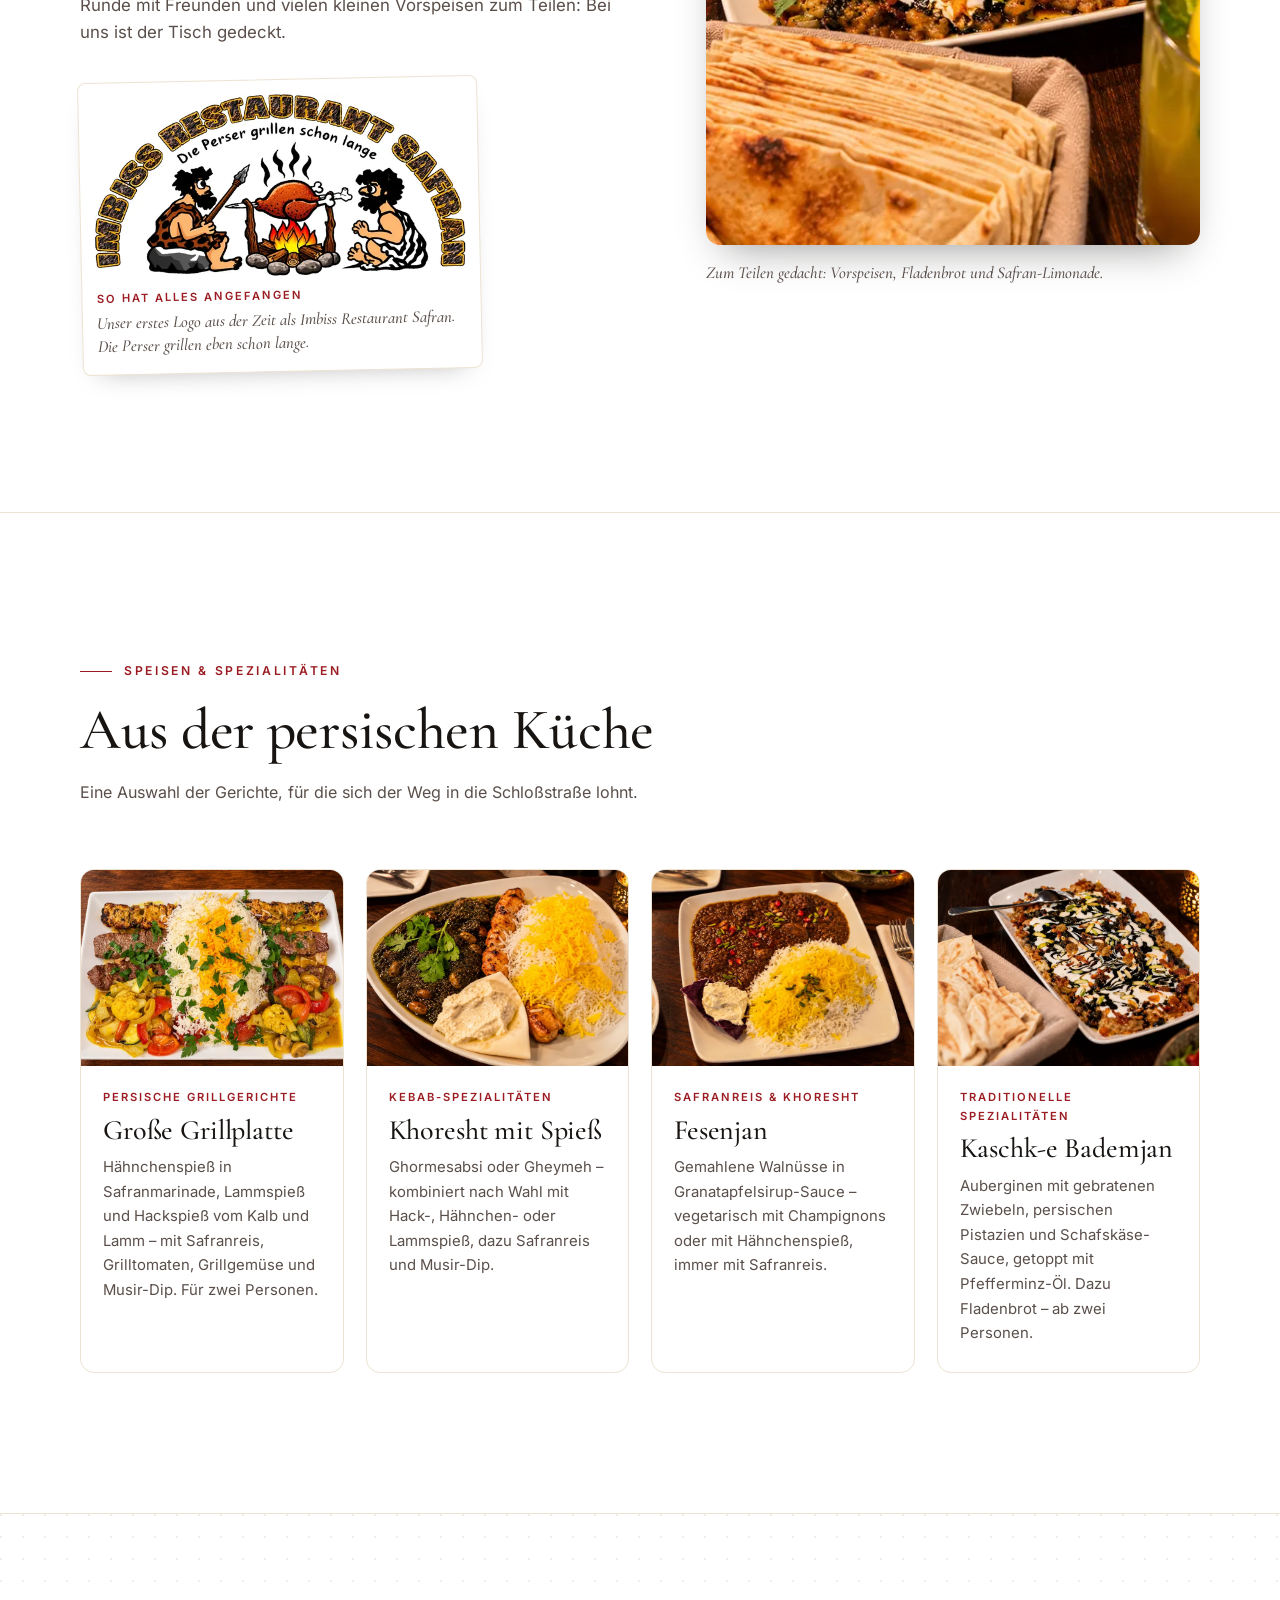
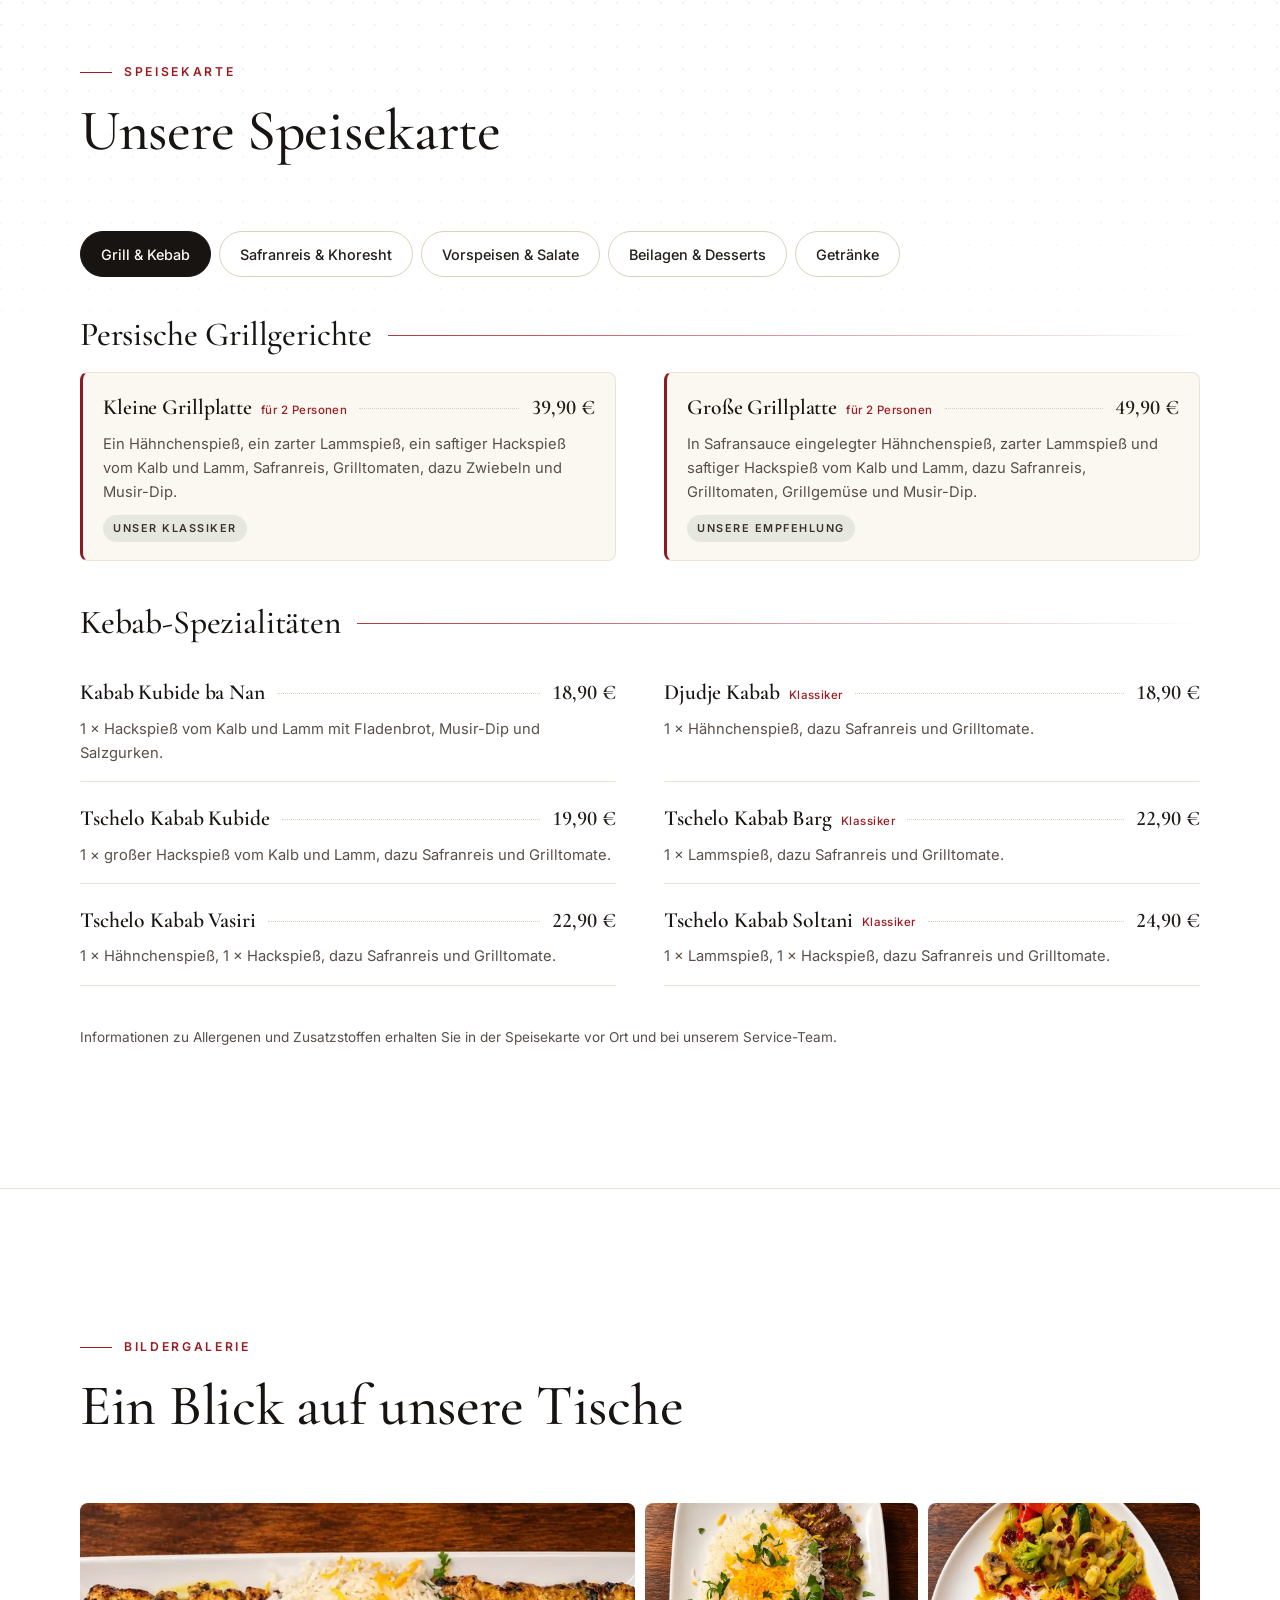
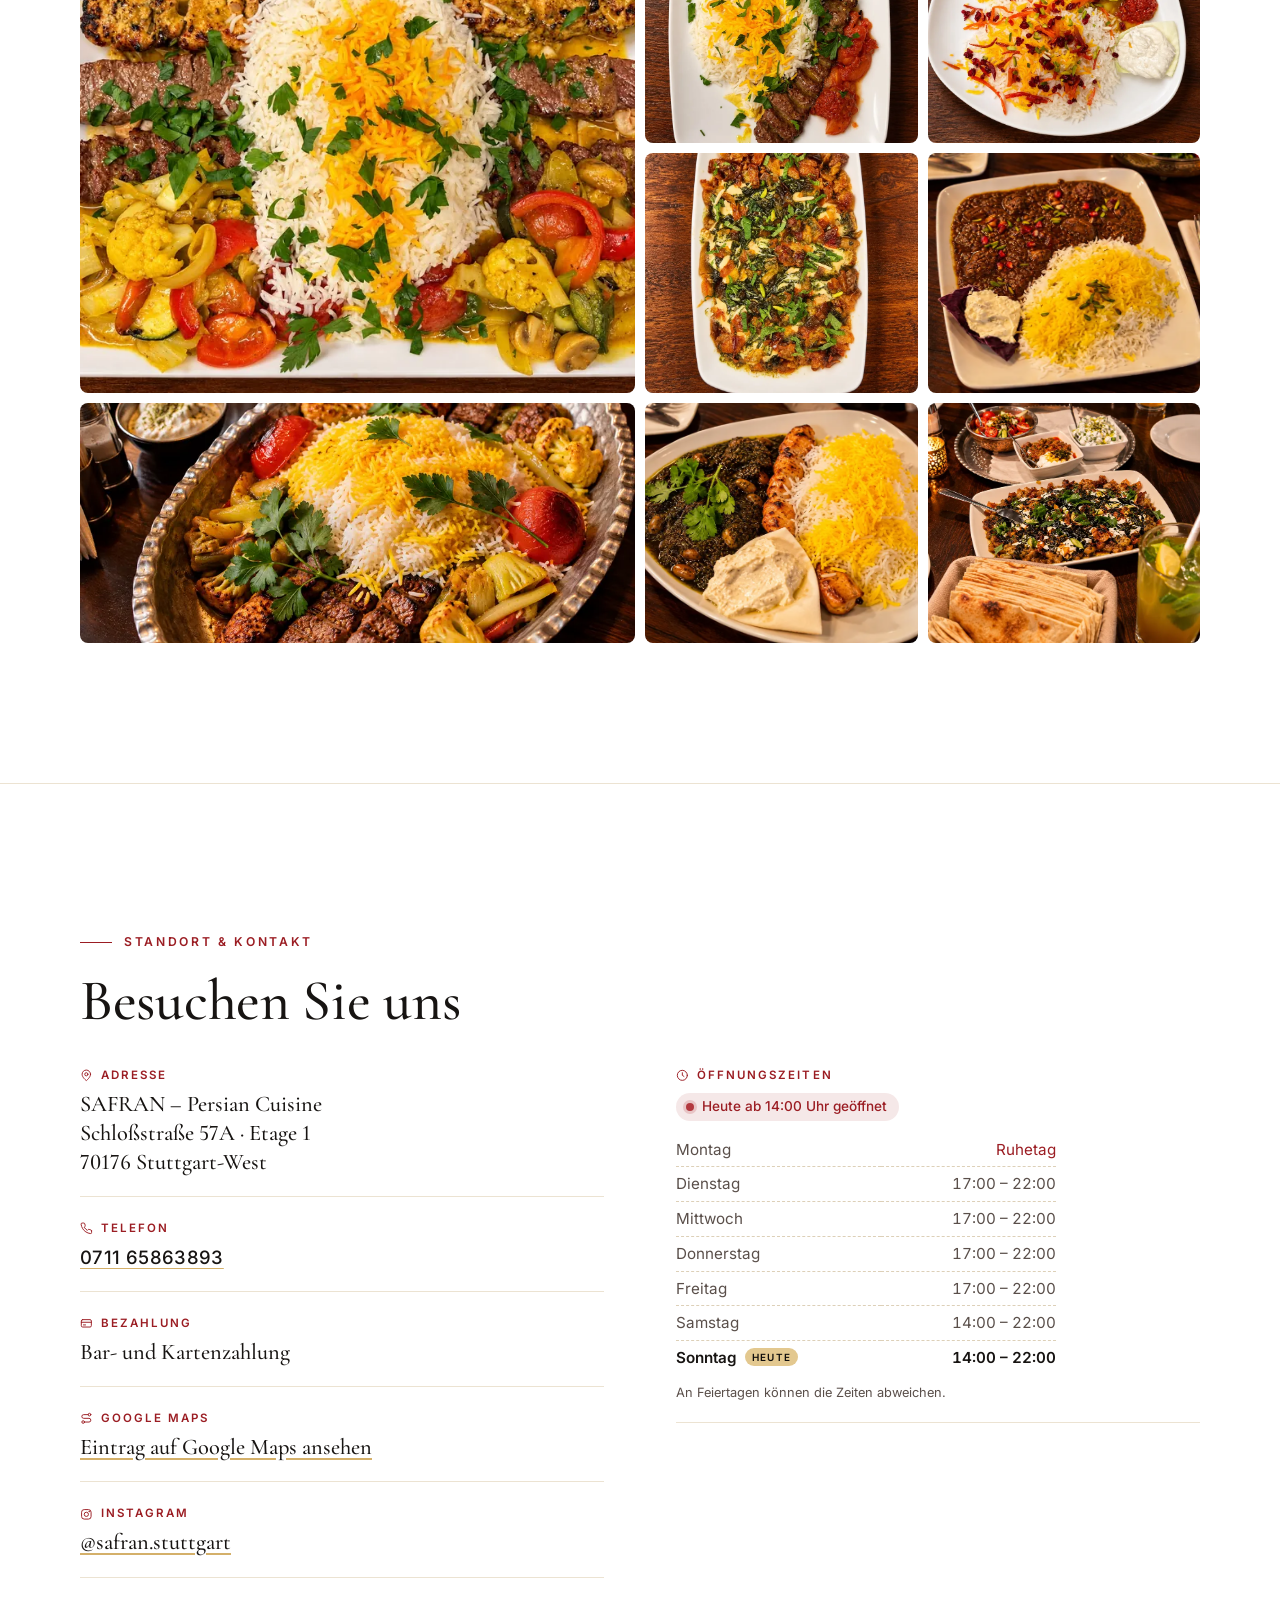
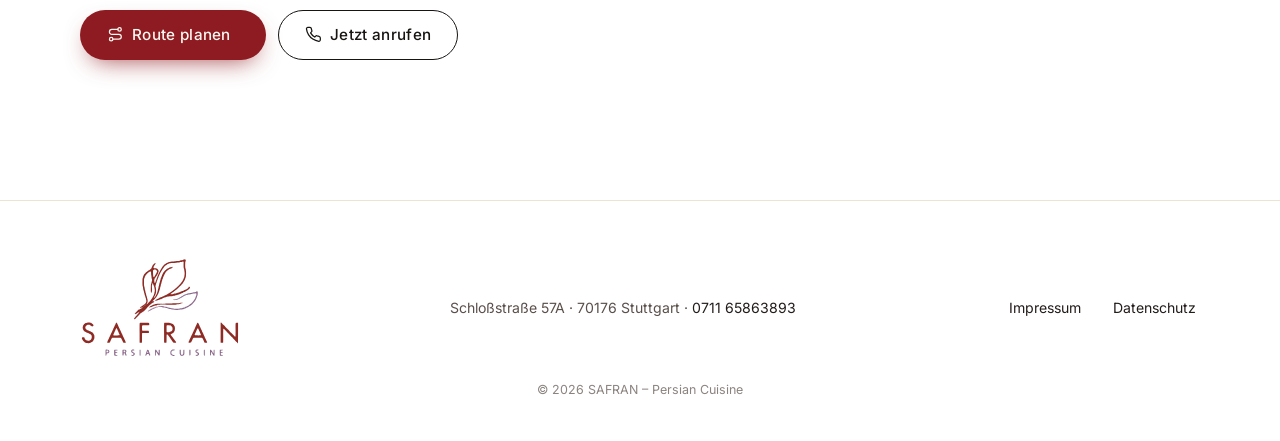
==== commit 2b4a2e3e: "Update preview: menu sorted by price Co-Authored-By: Claude Opus 5.5 <noreply@anthropic.com> Claude-" ====
--- a/index.html
+++ b/index.html
@@ -228,15 +228,15 @@
             <h3 class="panel-title">Persische Grillgerichte</h3>
             <ul class="dish-list">
               <li class="dish dish-featured">
+                <div class="dish-head"><h4>Kleine Grillplatte <small>für 2 Personen</small></h4><span class="dish-price">39,90 €</span></div>
+                <p>Ein Hähnchenspieß, ein zarter Lammspieß, ein saftiger Hackspieß vom Kalb und Lamm, Safranreis, Grilltomaten, dazu Zwiebeln und Musir-Dip.</p>
+                <span class="badge">Unser Klassiker</span>
+              </li>
+              <li class="dish dish-featured">
                 <div class="dish-head"><h4>Große Grillplatte <small>für 2 Personen</small></h4><span class="dish-price">49,90 €</span></div>
                 <p>In Safransauce eingelegter Hähnchenspieß, zarter Lammspieß und saftiger Hackspieß vom Kalb und Lamm, dazu Safranreis, Grilltomaten, Grillgemüse und Musir-Dip.</p>
                 <span class="badge">Unsere Empfehlung</span>
               </li>
-              <li class="dish dish-featured">
-                <div class="dish-head"><h4>Kleine Grillplatte <small>für 2 Personen</small></h4><span class="dish-price">39,90 €</span></div>
-                <p>Ein Hähnchenspieß, ein zarter Lammspieß, ein saftiger Hackspieß vom Kalb und Lamm, Safranreis, Grilltomaten, dazu Zwiebeln und Musir-Dip.</p>
-                <span class="badge">Unser Klassiker</span>
-              </li>
             </ul>
 
             <h3 class="panel-title">Kebab-Spezialitäten</h3>
@@ -246,12 +246,12 @@
                 <p>1 × Hackspieß vom Kalb und Lamm mit Fladenbrot, Musir-Dip und Salzgurken.</p>
               </li>
               <li class="dish">
+                <div class="dish-head"><h4>Djudje Kabab <small>Klassiker</small></h4><span class="dish-price">18,90 €</span></div>
+                <p>1 × Hähnchenspieß, dazu Safranreis und Grilltomate.</p>
+              </li>
+              <li class="dish">
                 <div class="dish-head"><h4>Tschelo Kabab Kubide</h4><span class="dish-price">19,90 €</span></div>
                 <p>1 × großer Hackspieß vom Kalb und Lamm, dazu Safranreis und Grilltomate.</p>
-              </li>
-              <li class="dish">
-                <div class="dish-head"><h4>Djudje Kabab <small>Klassiker</small></h4><span class="dish-price">18,90 €</span></div>
-                <p>1 × Hähnchenspieß, dazu Safranreis und Grilltomate.</p>
               </li>
               <li class="dish">
                 <div class="dish-head"><h4>Tschelo Kabab Barg <small>Klassiker</small></h4><span class="dish-price">22,90 €</span></div>
@@ -317,29 +317,29 @@
           <div class="tabpanel" role="tabpanel" id="panel-vorspeisen" aria-labelledby="tab-vorspeisen" tabindex="0">
             <h3 class="panel-title">Vorspeisen</h3>
             <ul class="dish-list">
+              <li class="dish">
+                <div class="dish-head"><h4>Musir <small>kalt</small></h4><span class="dish-price">3,90 €</span></div>
+                <p>Joghurt mit Bärlauch und wildem Knoblauch.</p>
+              </li>
+              <li class="dish">
+                <div class="dish-head"><h4>Khiar Shur <small>Saures</small></h4><span class="dish-price">3,90 €</span></div>
+                <p>Salzgurken, eingelegt nach persischer Art.</p>
+              </li>
+              <li class="dish">
+                <div class="dish-head"><h4>Mastokhiar <small>kalt</small></h4><span class="dish-price">4,90 €</span></div>
+                <p>Gurkensalat mit Joghurt, Olivenöl und Kräutern, dazu Fladenbrot.</p>
+              </li>
+              <li class="dish">
+                <div class="dish-head"><h4>Mango Musir <small>kalt</small></h4><span class="dish-price">4,90 €</span></div>
+                <p>Joghurt, wilder Knoblauch und scharf eingelegte Mango.</p>
+              </li>
+              <li class="dish">
+                <div class="dish-head"><h4>Suppe Djo</h4><span class="dish-price">5,90 €</span></div>
+                <p>Gerstencremesuppe mit Möhren nach persischer traditioneller Art.</p>
+              </li>
               <li class="dish dish-featured">
                 <div class="dish-head"><h4>Kaschk-e Bademjan <small>ab 2 Personen, pro Person</small></h4><span class="dish-price">7,90 €</span></div>
                 <p>Auberginen mit gebratenen Zwiebeln, persischen Pistazien und Schafskäse-Sauce, als Topping frische Pfefferminze in Öl geschwenkt, dazu Fladenbrot.</p>
-              </li>
-              <li class="dish">
-                <div class="dish-head"><h4>Suppe Djo</h4><span class="dish-price">5,90 €</span></div>
-                <p>Gerstencremesuppe mit Möhren nach persischer traditioneller Art.</p>
-              </li>
-              <li class="dish">
-                <div class="dish-head"><h4>Mastokhiar <small>kalt</small></h4><span class="dish-price">4,90 €</span></div>
-                <p>Gurkensalat mit Joghurt, Olivenöl und Kräutern, dazu Fladenbrot.</p>
-              </li>
-              <li class="dish">
-                <div class="dish-head"><h4>Mango Musir <small>kalt</small></h4><span class="dish-price">4,90 €</span></div>
-                <p>Joghurt, wilder Knoblauch und scharf eingelegte Mango.</p>
-              </li>
-              <li class="dish">
-                <div class="dish-head"><h4>Musir <small>kalt</small></h4><span class="dish-price">3,90 €</span></div>
-                <p>Joghurt mit Bärlauch und wildem Knoblauch.</p>
-              </li>
-              <li class="dish">
-                <div class="dish-head"><h4>Khiar Shur <small>Saures</small></h4><span class="dish-price">3,90 €</span></div>
-                <p>Salzgurken, eingelegt nach persischer Art.</p>
               </li>
             </ul>
 
@@ -360,10 +360,10 @@
           <div class="tabpanel" role="tabpanel" id="panel-beilagen" aria-labelledby="tab-beilagen" tabindex="0">
             <h3 class="panel-title">Beilagen &amp; Extras</h3>
             <ul class="dish-list dish-list-compact">
-              <li class="dish"><div class="dish-head"><h4>Extra Portion Reis</h4><span class="dish-price">5,90 €</span></div></li>
-              <li class="dish"><div class="dish-head"><h4>Extra Musir-Dip</h4><span class="dish-price">3,90 €</span></div></li>
               <li class="dish"><div class="dish-head"><h4>Extra Portion Fladenbrot</h4><span class="dish-price">3,00 €</span></div></li>
               <li class="dish"><div class="dish-head"><h4>Extra Zwiebeln</h4><span class="dish-price">3,00 €</span></div></li>
+              <li class="dish"><div class="dish-head"><h4>Extra Musir-Dip</h4><span class="dish-price">3,90 €</span></div></li>
+              <li class="dish"><div class="dish-head"><h4>Extra Portion Reis</h4><span class="dish-price">5,90 €</span></div></li>
             </ul>
 
             <h3 class="panel-title">Nachspeisen</h3>
@@ -383,15 +383,15 @@
           <div class="tabpanel" role="tabpanel" id="panel-getraenke" aria-labelledby="tab-getraenke" tabindex="0">
             <h3 class="panel-title">Hausgemacht &amp; persisch</h3>
             <ul class="dish-list">
+              <li class="dish">
+                <div class="dish-head"><h4>Persischer Tee</h4><span class="dish-price">2,90 €</span></div>
+              </li>
               <li class="dish dish-featured">
                 <div class="dish-head"><h4>Safran-Limonade <small>0,4 l</small></h4><span class="dish-price">4,90 €</span></div>
                 <p>Hausgemacht mit Ingwer, Pfefferminze, Chiasamen und Safran.</p>
               </li>
               <li class="dish">
                 <div class="dish-head"><h4>Doogh / Ayran <small>0,4 l</small></h4><span class="dish-price">4,90 €</span></div>
-              </li>
-              <li class="dish">
-                <div class="dish-head"><h4>Persischer Tee</h4><span class="dish-price">2,90 €</span></div>
               </li>
             </ul>
             <h3 class="panel-title">Weitere Getränke</h3>
--- a/css/style.css
+++ b/css/style.css
@@ -559,3 +559,6 @@
 .memento figcaption { margin-top: 12px; font-family: var(--font-serif); font-style: italic; font-size: 1.05rem; line-height: 1.4; color: var(--ink-soft); }
 .memento figcaption strong { display: block; font-family: var(--font-sans); font-style: normal; font-size: .7rem; font-weight: 600; letter-spacing: .18em; text-transform: uppercase; color: var(--gold-600); margin-bottom: 4px; }
 @media (prefers-reduced-motion: reduce) { .memento { transform: none; } }
+
+/* Mobil: Foto bei "Über uns" ausblenden (steht auch in der Galerie), das erste Logo bildet den Abschluss */
+@media (max-width: 899px) { .about-media { display: none; } }
